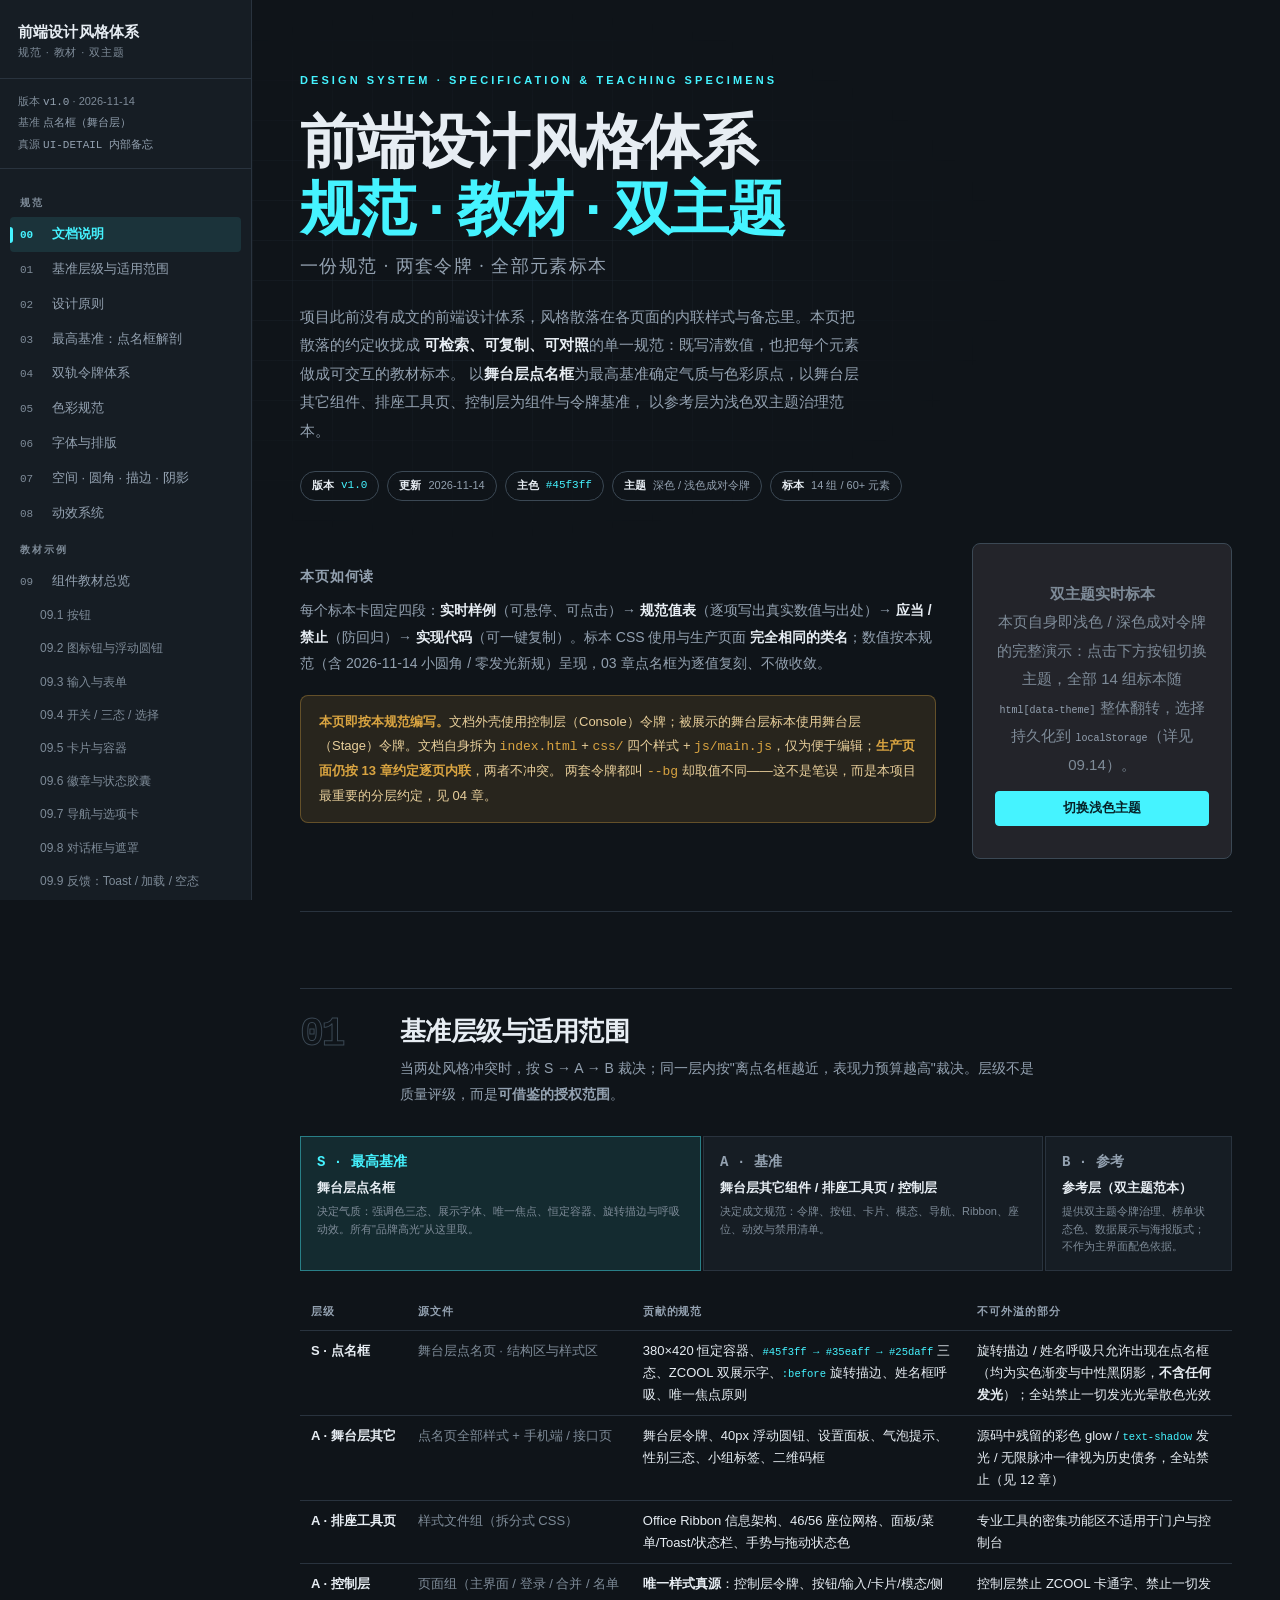
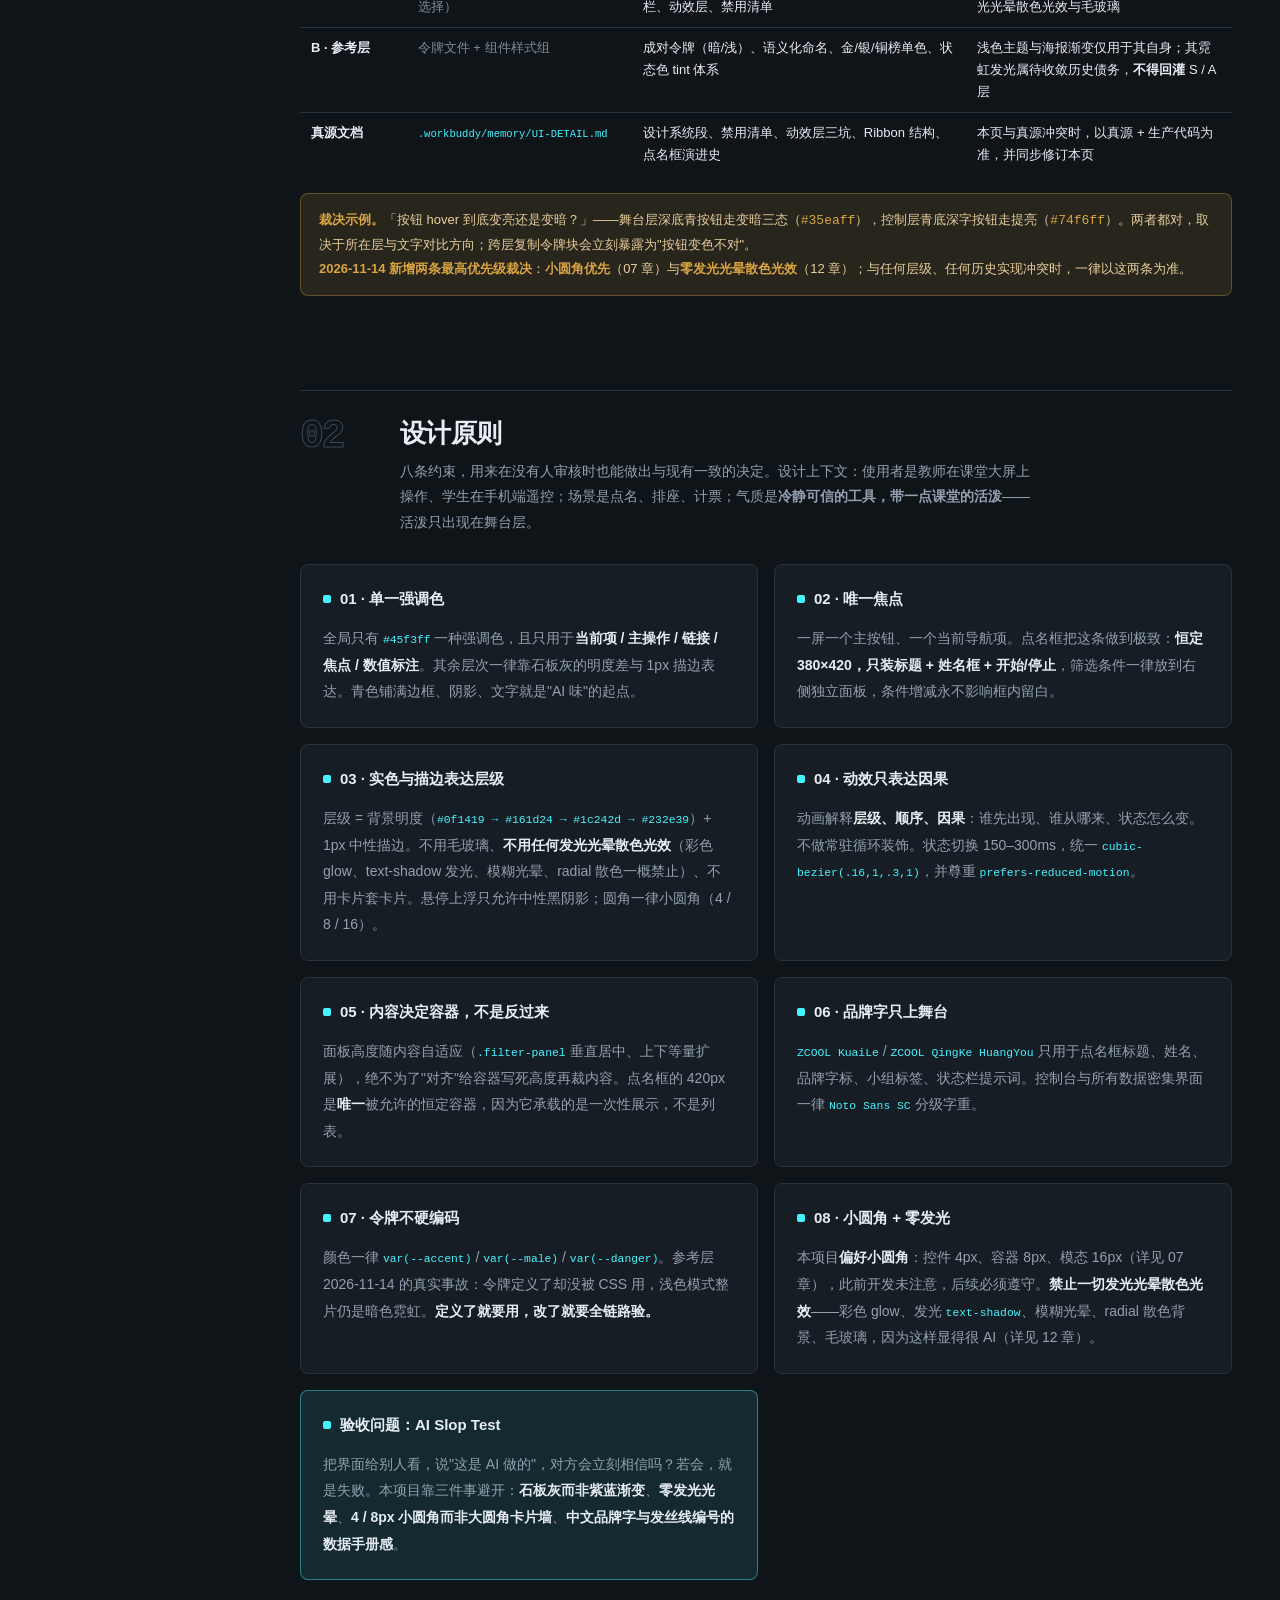
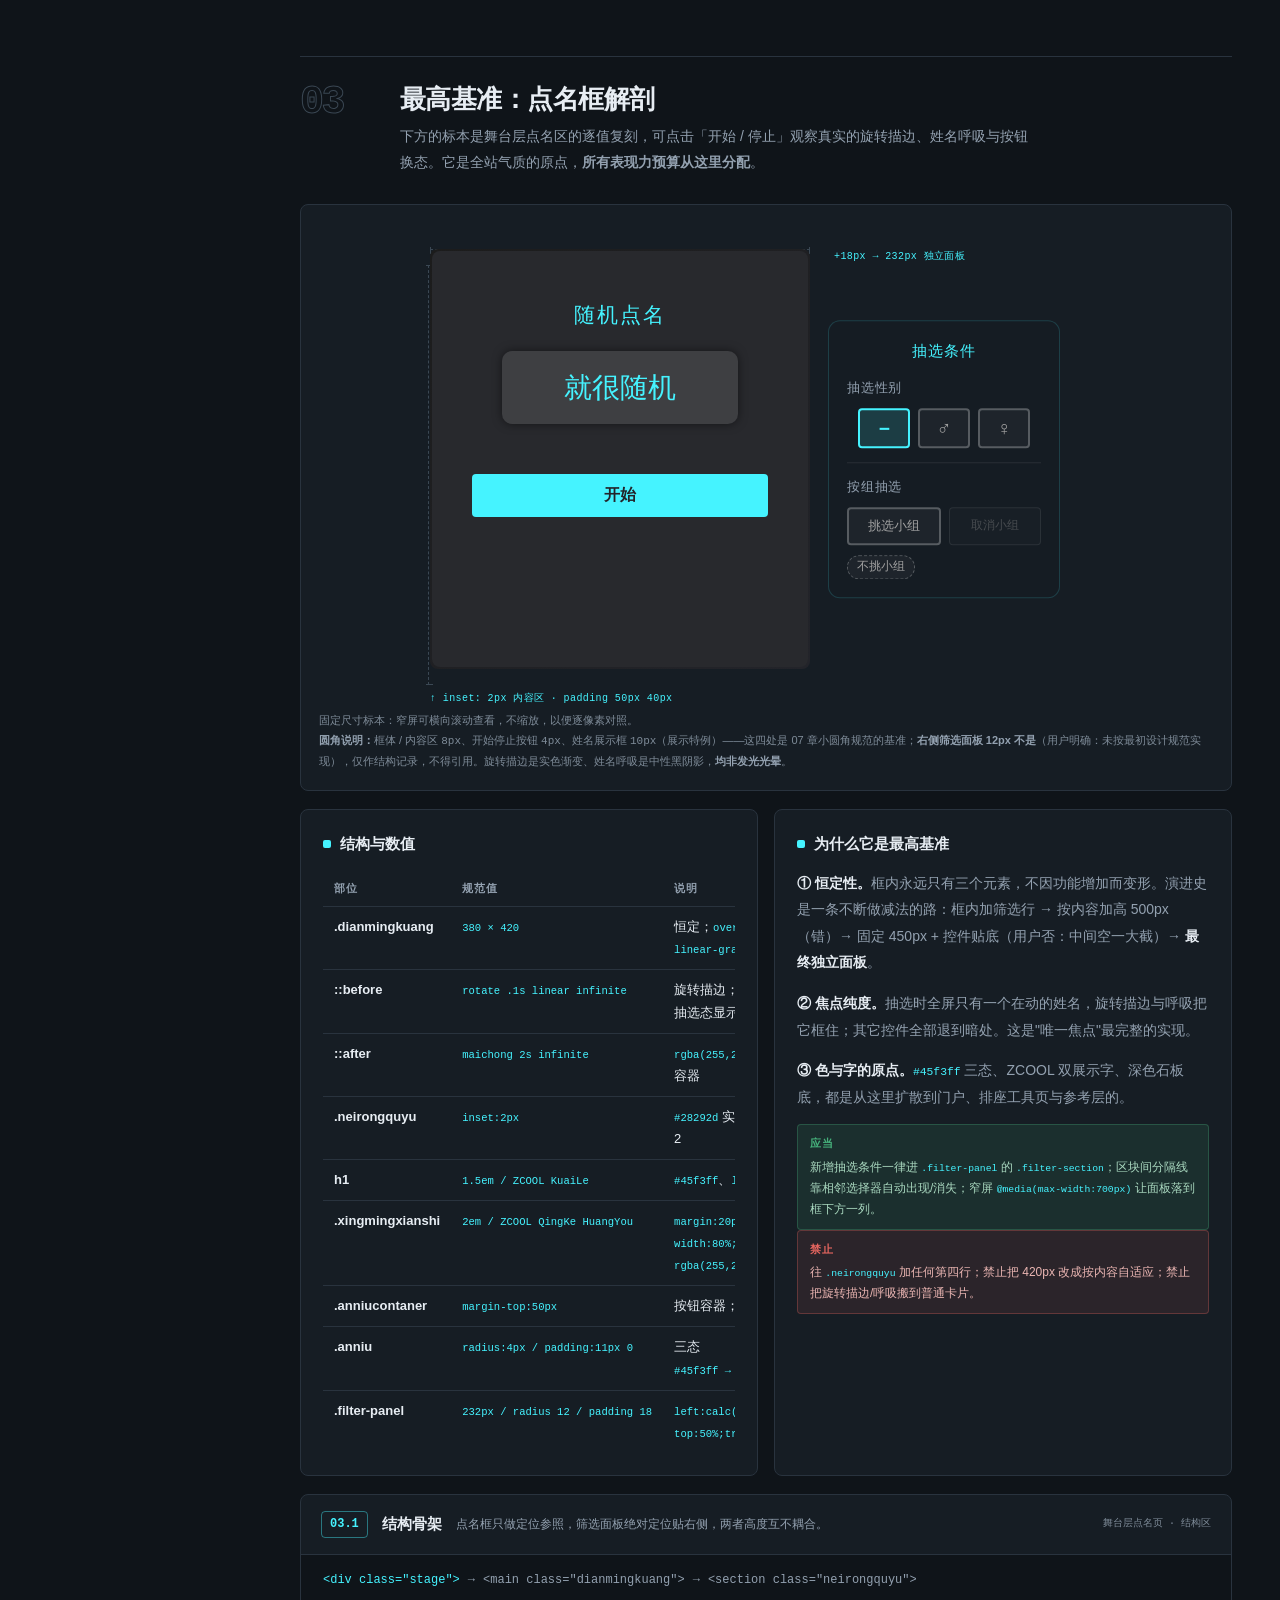
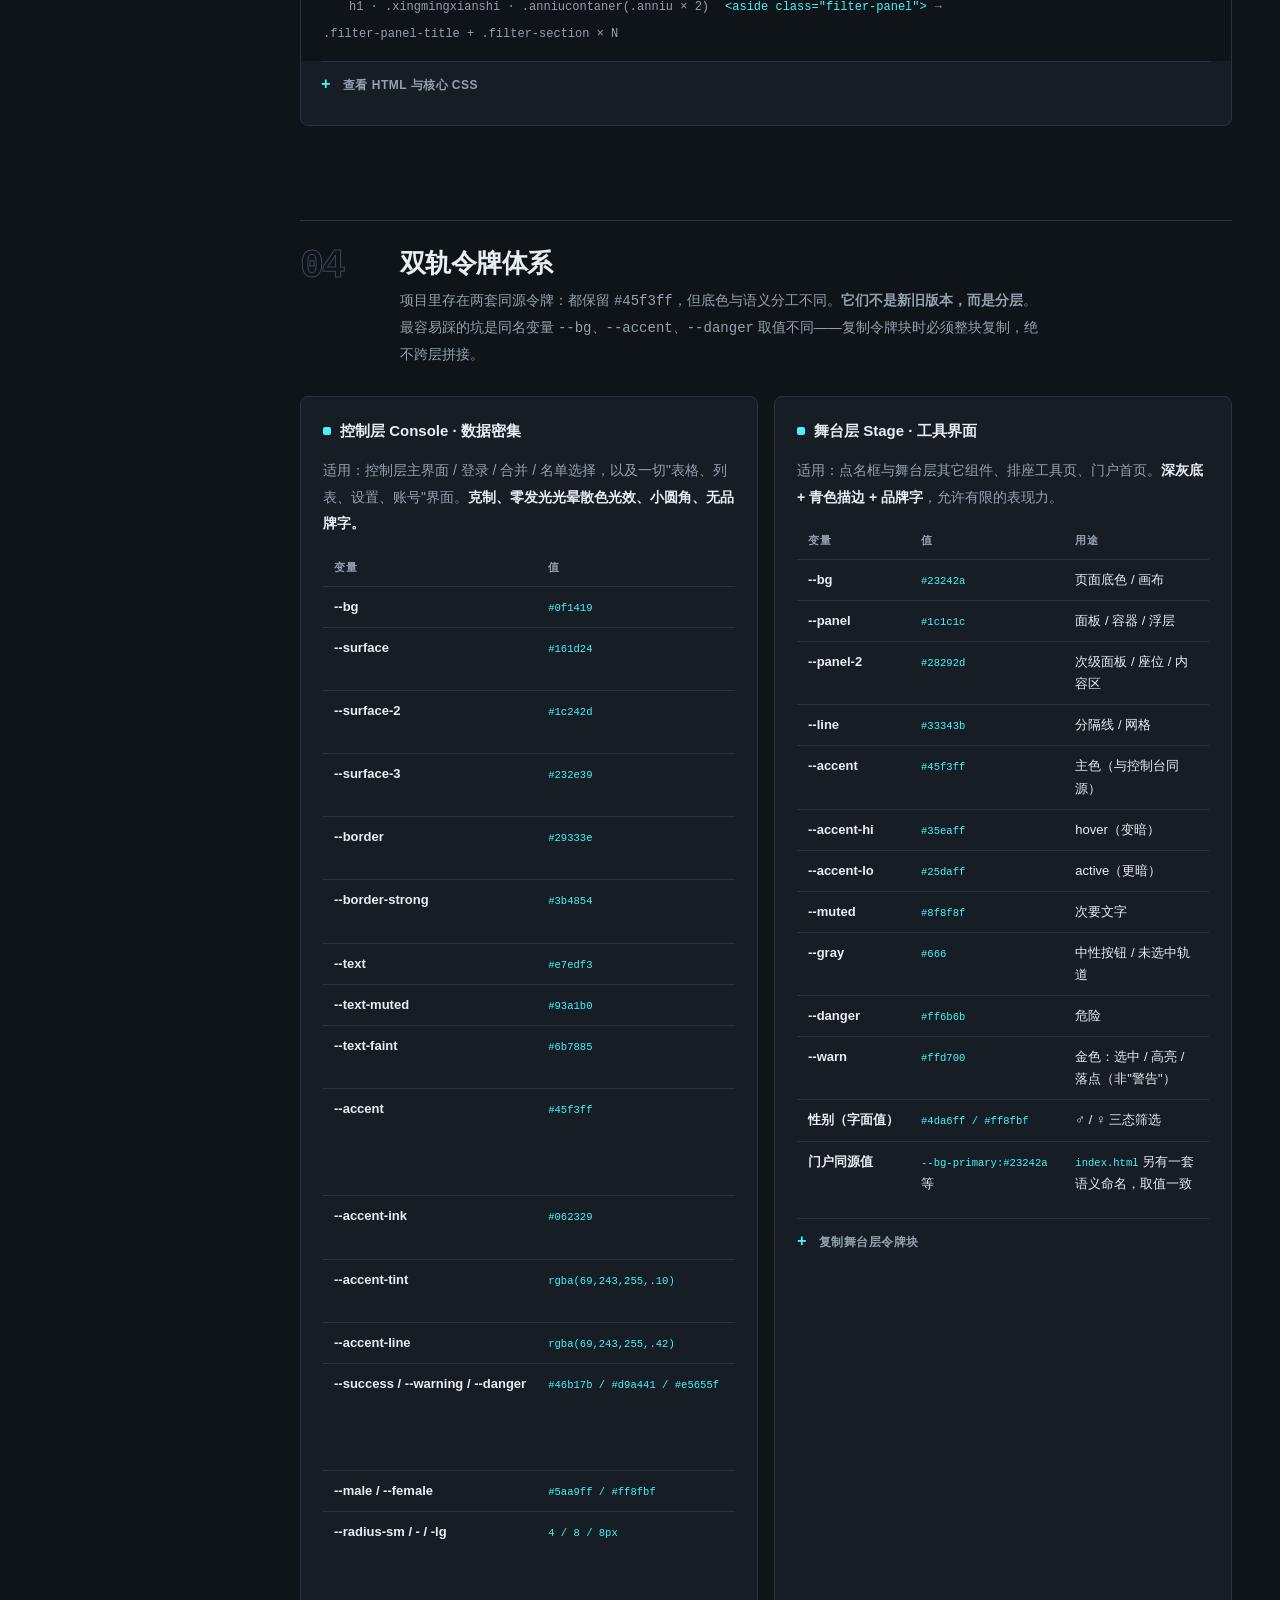
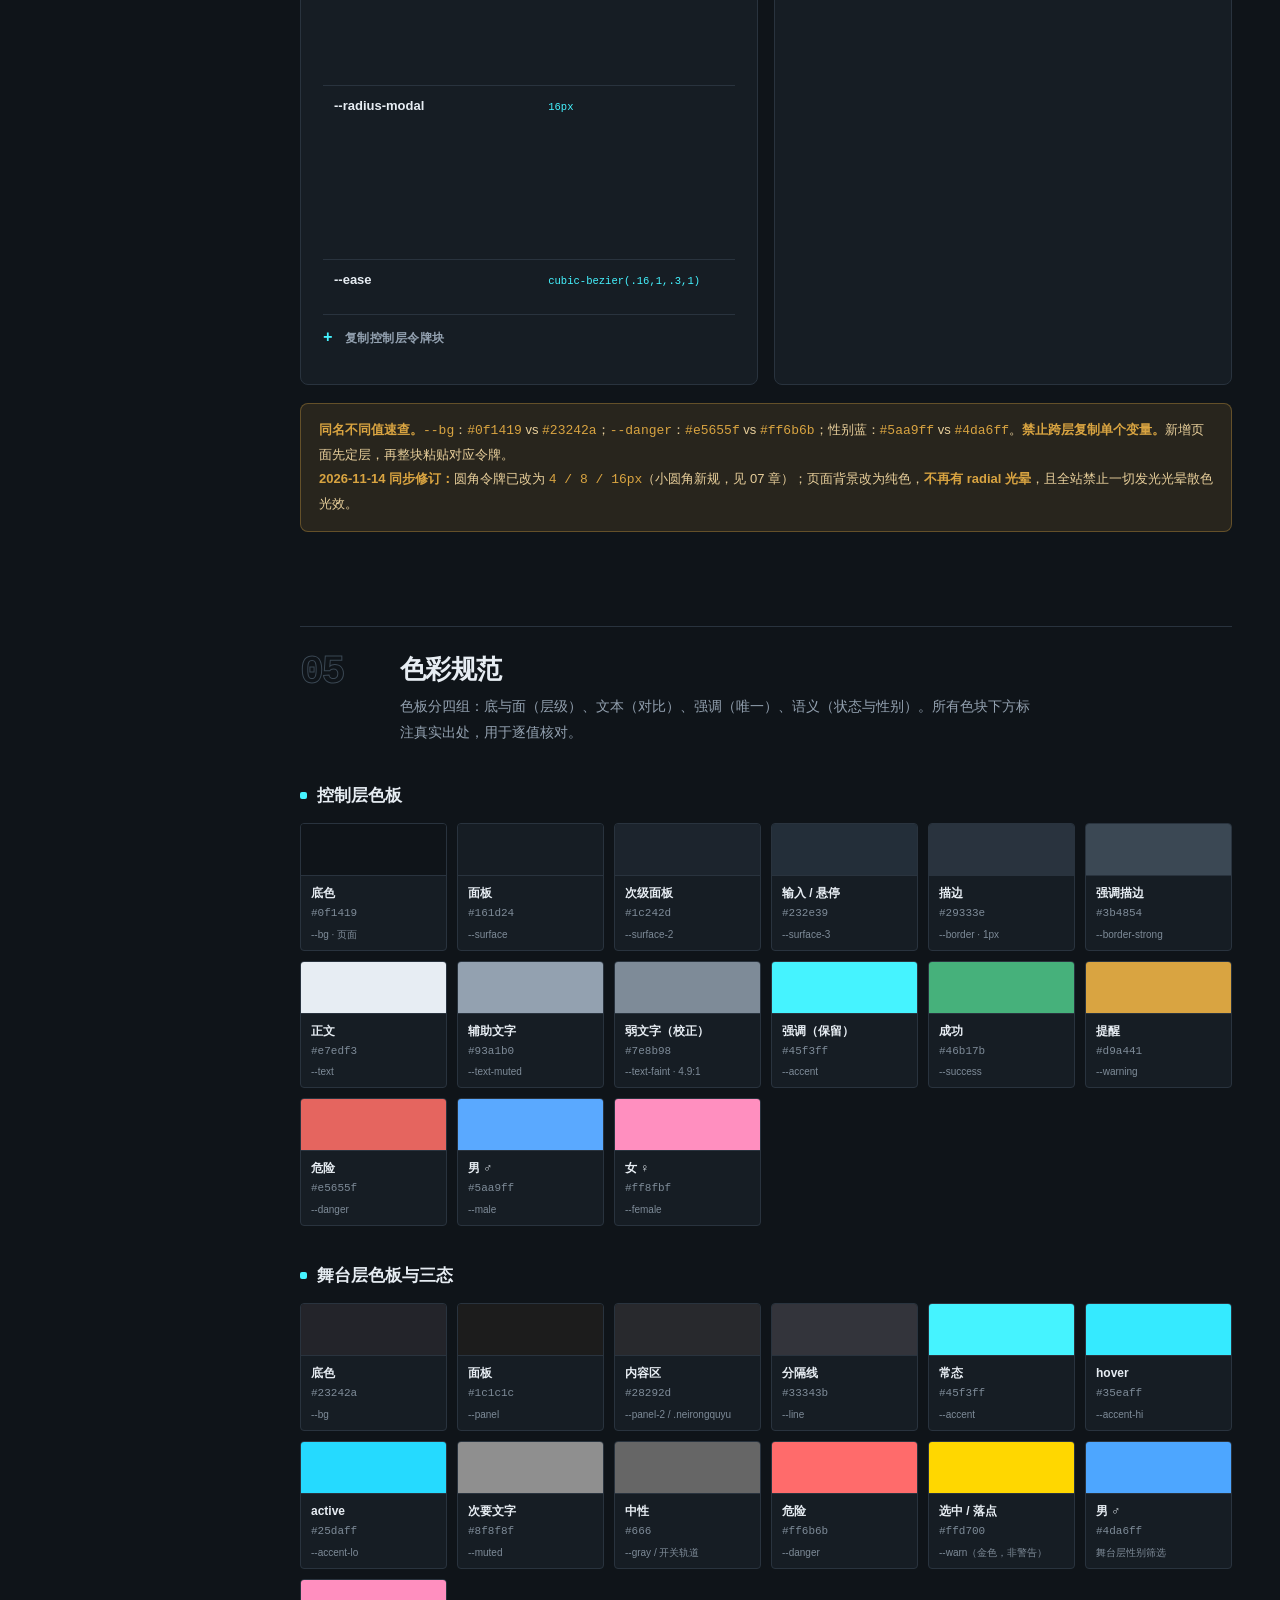
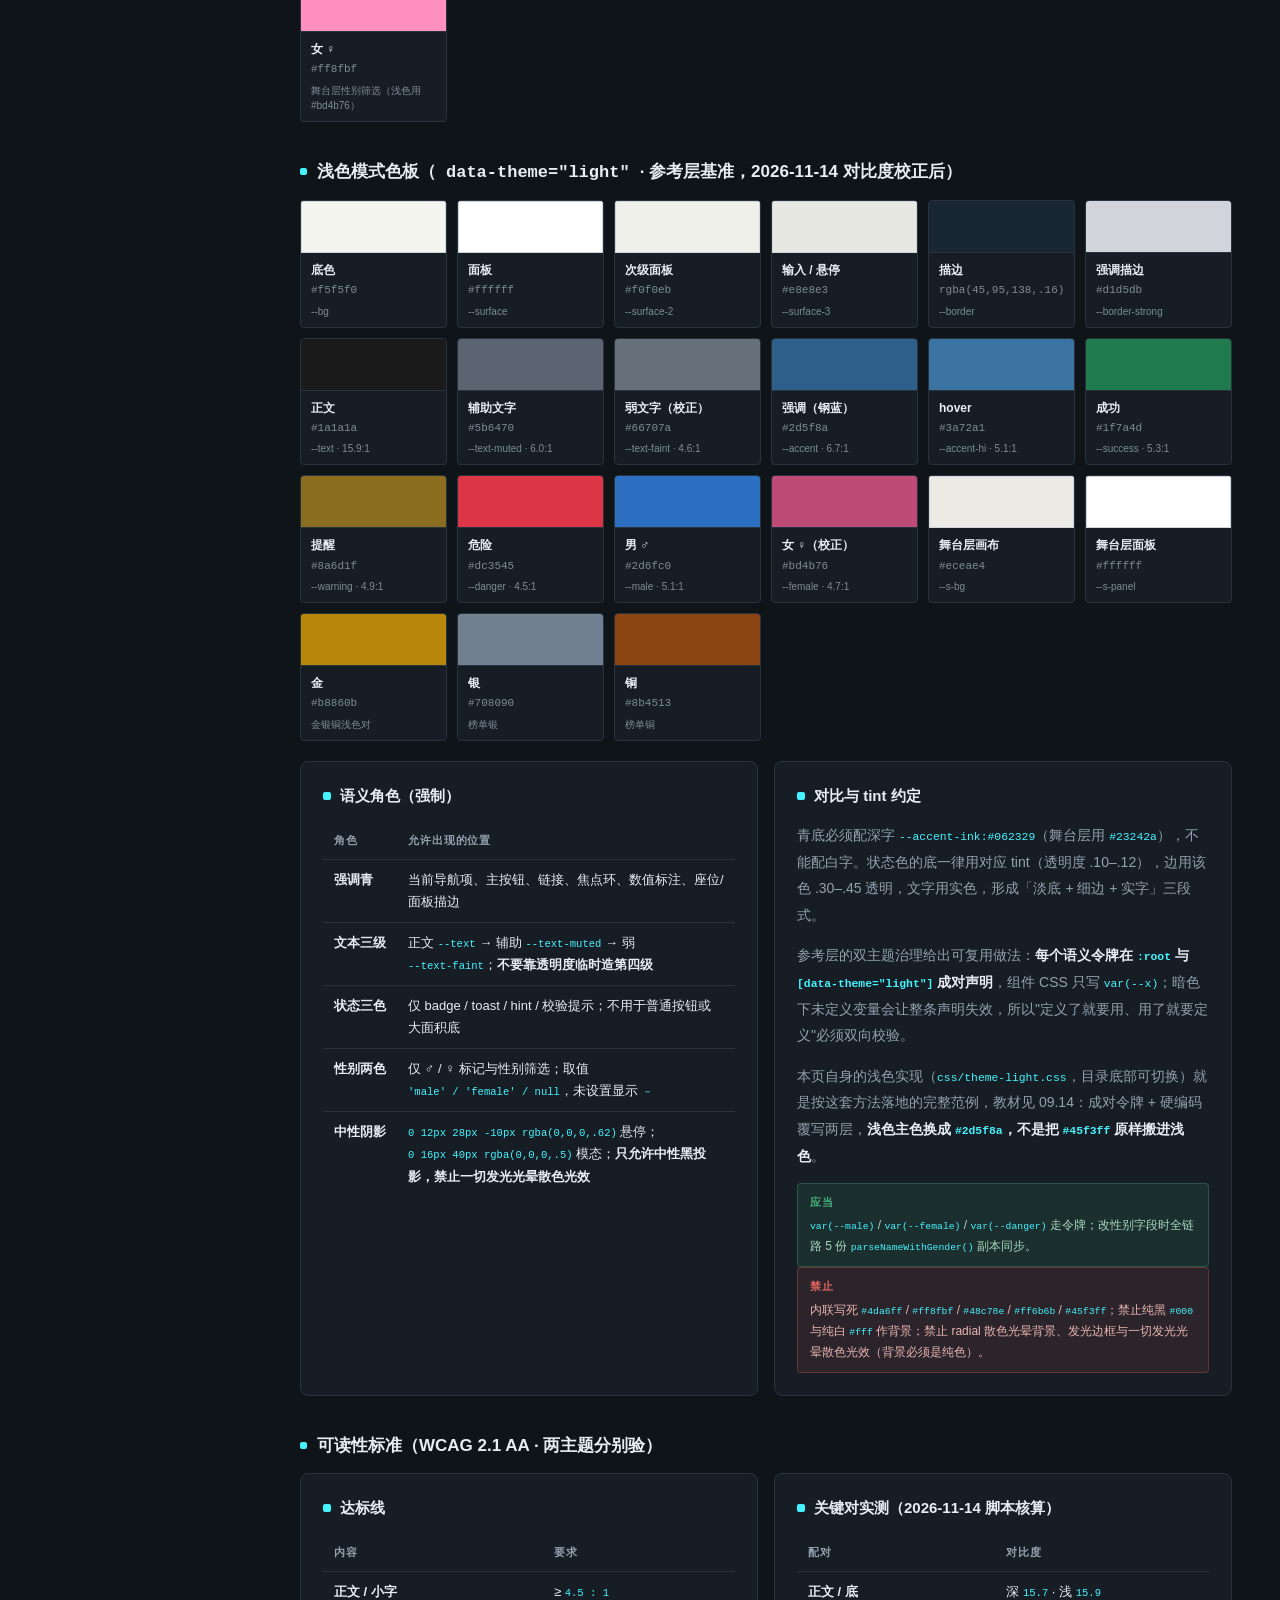
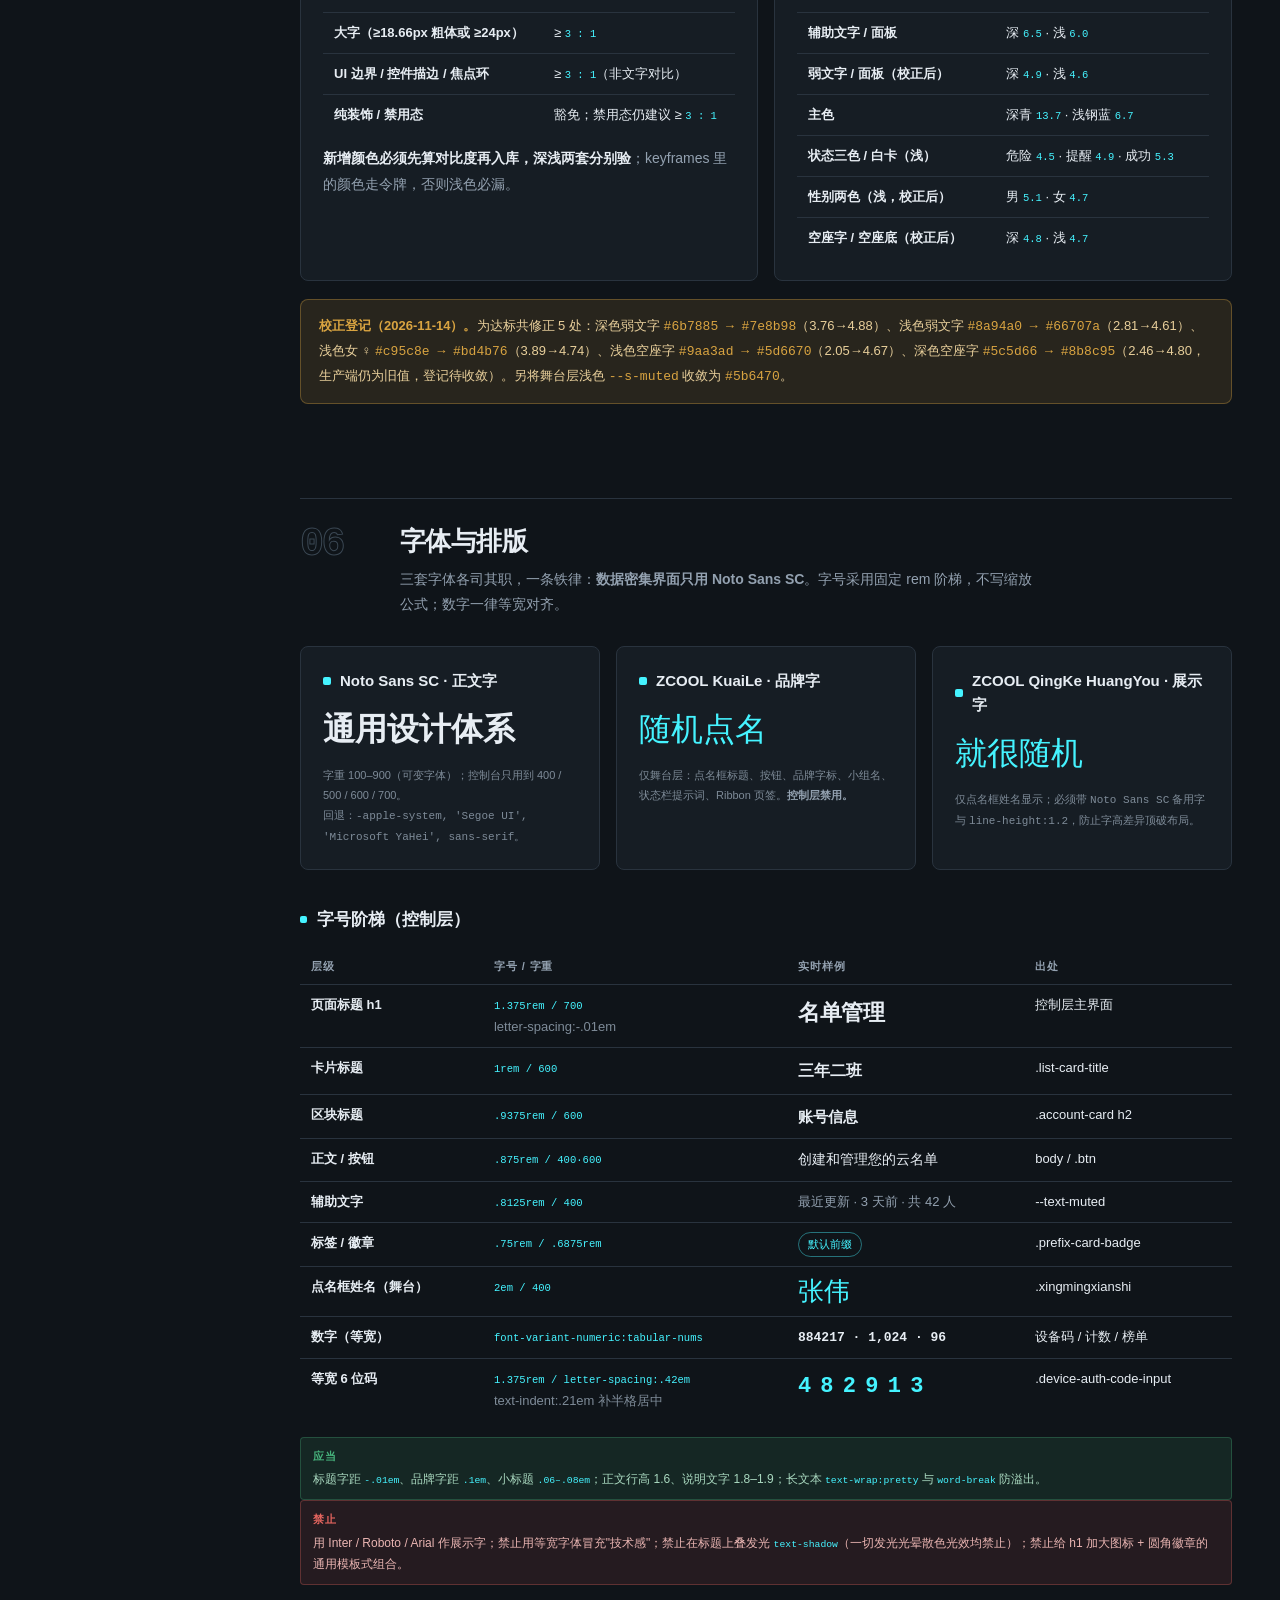
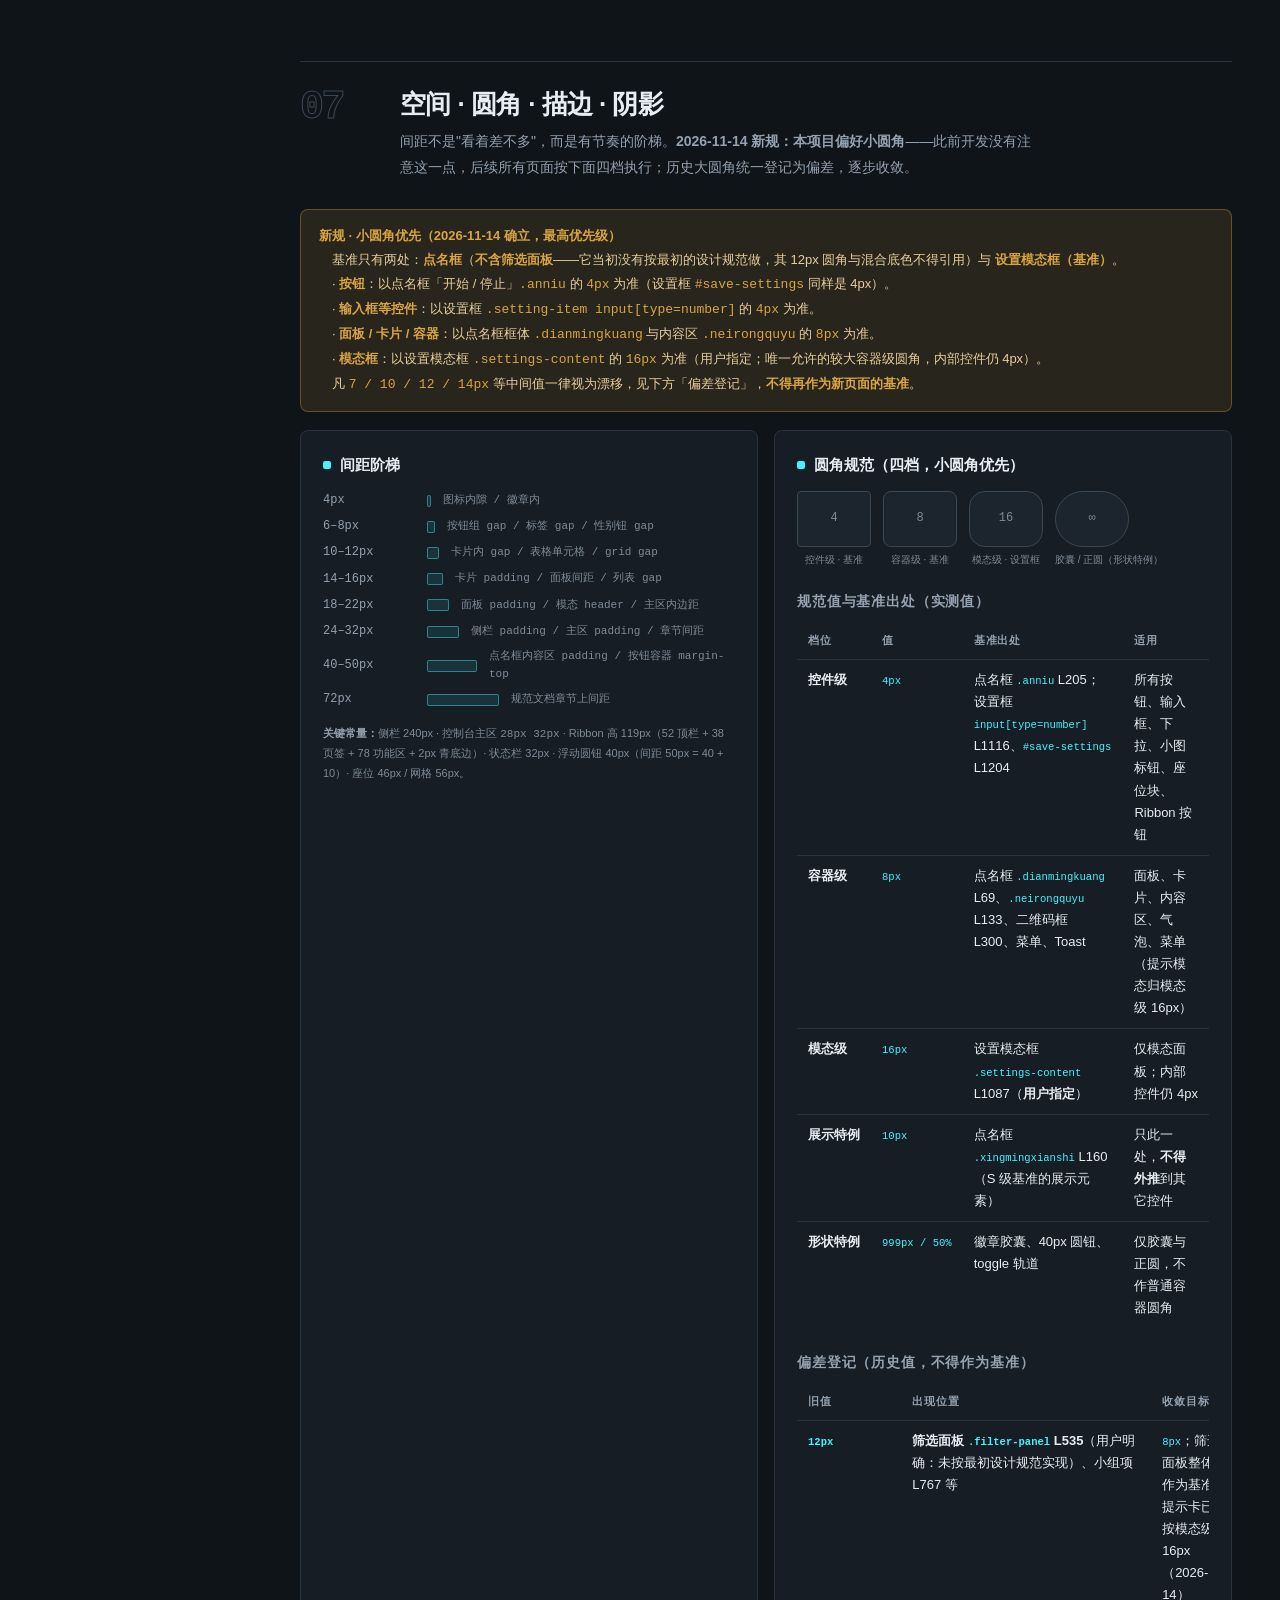
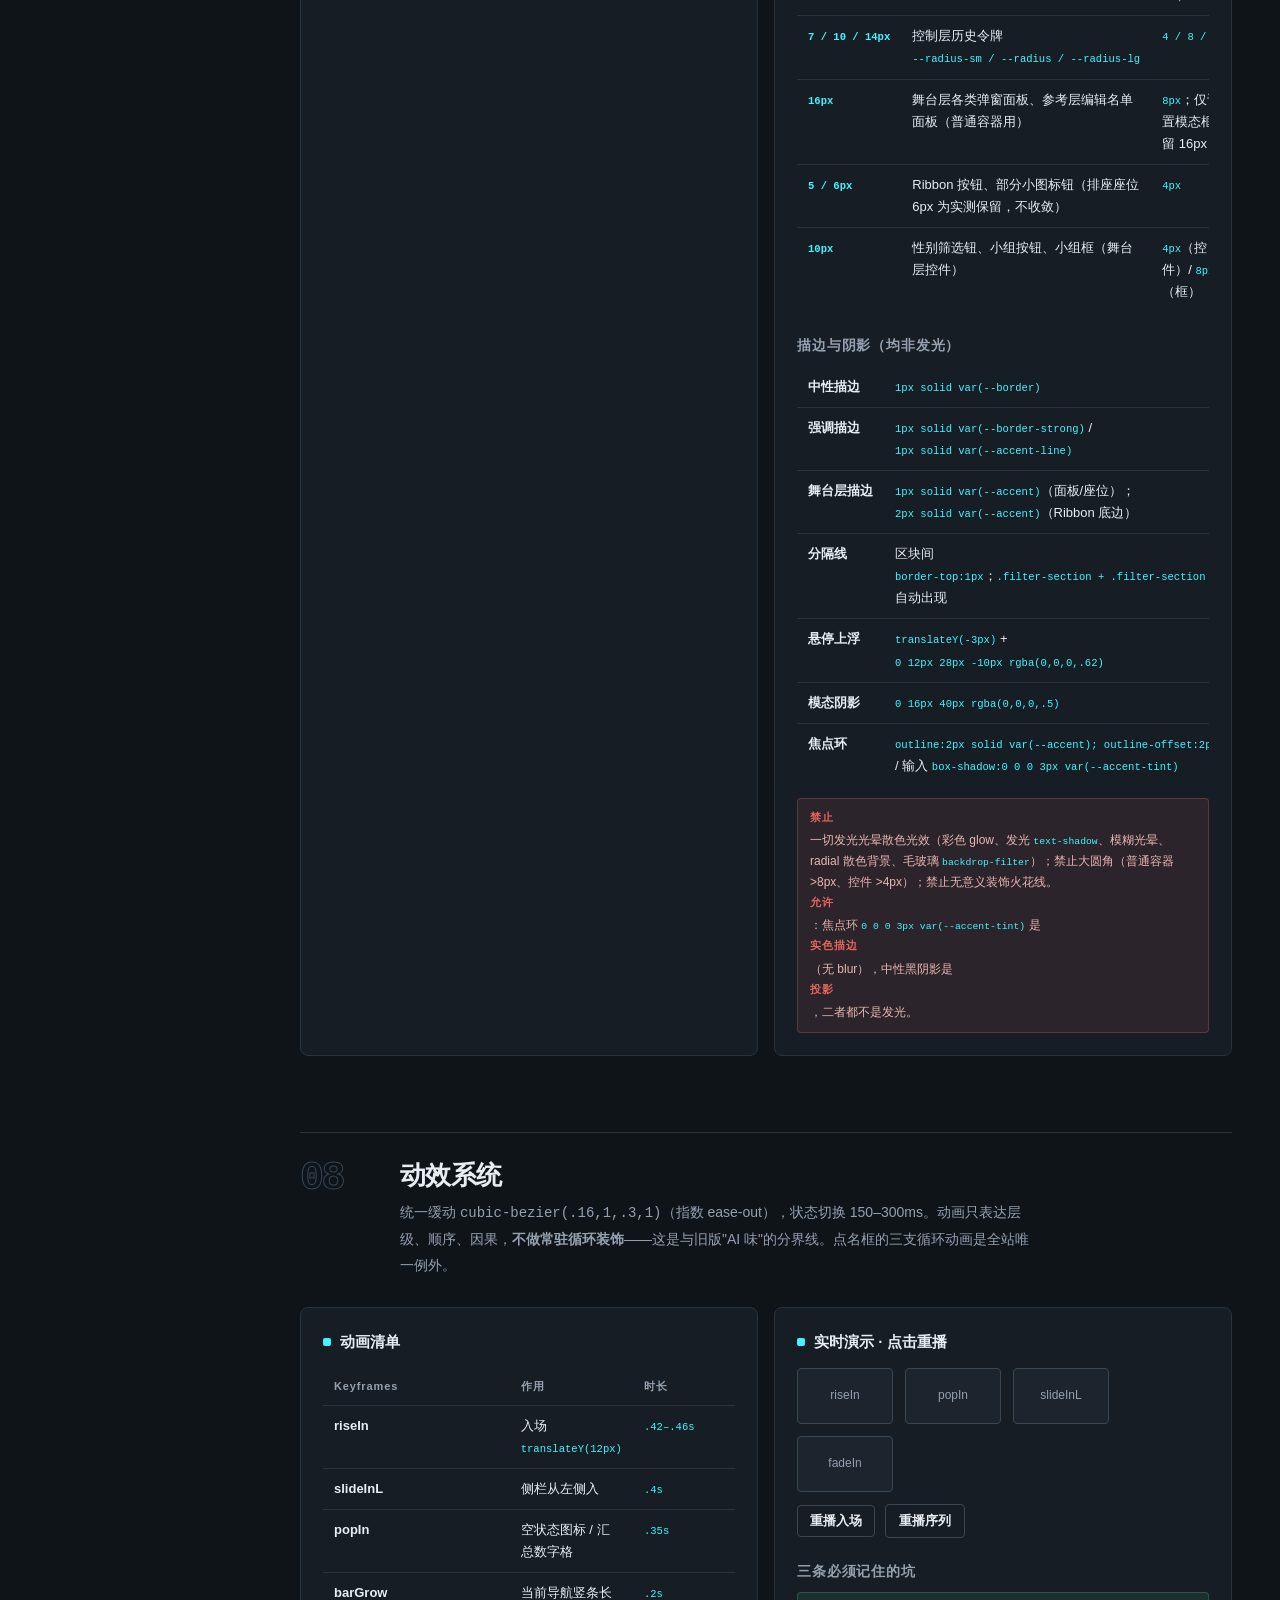
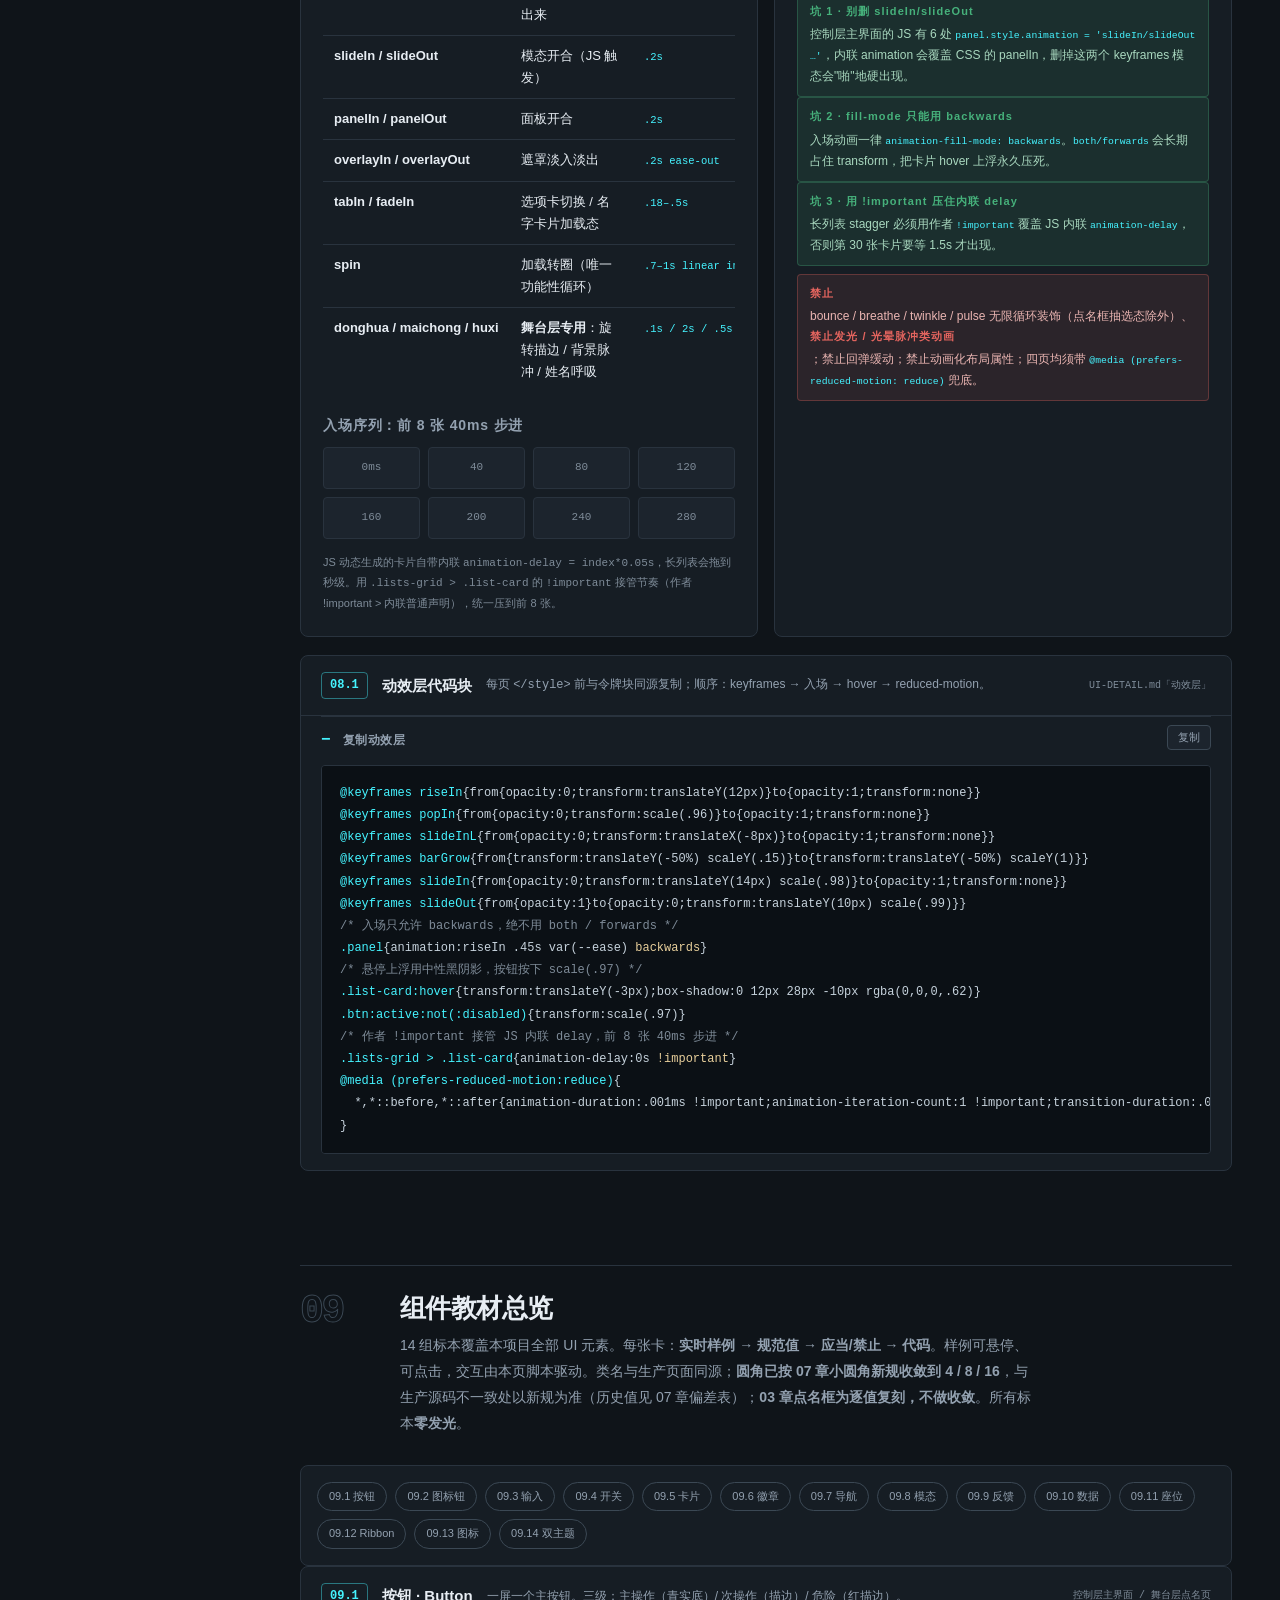
==== design/index.html @ 1f689201 "feat：为文档页面添加交互功能和主题切换 - 实现了阅读进度和目录高亮。 - 添加了代码复制功能，并为不支持该功能的浏览器提供降级方案。 - 引入了随机点名功能，带开始/停止控制。 - 创建了性别选" ====
<!DOCTYPE html>
<html lang="zh-CN">
<head>
<meta charset="UTF-8">
<meta name="viewport" content="width=device-width, initial-scale=1.0">
<title>前端设计风格体系 · 规范与教材</title>
<meta name="description" content="前端设计风格体系：设计规范、双轨令牌、浅色主题、全部元素教材示例与工程落地约束。">
<link rel="icon" type="image/png" href="logo.png">
<link rel="preconnect" href="https://google-fonts.mirrors.sjtug.sjtu.edu.cn">
<link href="https://google-fonts.mirrors.sjtug.sjtu.edu.cn/css2?family=Noto+Sans+SC:wght@100..900&family=ZCOOL+KuaiLe&family=ZCOOL+QingKe+HuangYou&display=swap" rel="stylesheet">
<!-- 样式按 令牌 → 外壳 → 标本 → 响应式 顺序加载，顺序不可换（覆盖关系依赖它） -->
<link rel="stylesheet" href="css/tokens.css">
<link rel="stylesheet" href="css/layout.css">
<link rel="stylesheet" href="css/specimens.css">
<link rel="stylesheet" href="css/responsive.css">
<!-- 浅色主题成对令牌层：必须最后加载；由 js/main.js 写 html[data-theme="light"] 激活 -->
<link rel="stylesheet" href="css/theme-light.css">
</head>
<body>

<div class="d-progress" id="dProgress"></div>

<!-- ================= 目录 ================= -->
<nav class="d-nav" aria-label="文档目录">
  <div class="d-nav-brand">
    <div><b>前端设计风格体系</b><small>规范 · 教材 · 双主题</small></div>
  </div>
  <div class="d-nav-meta">
    版本 <code>v1.0</code> · 2026-11-14<br>
    基准 <code>点名框（舞台层）</code><br>
    真源 <code>UI-DETAIL 内部备忘</code>
  </div>
  <div class="d-nav-scroll" id="dNavScroll">
    <div class="d-nav-label">规范</div>
    <a href="#overview"><span class="n">00</span>文档说明</a>
    <a href="#benchmark"><span class="n">01</span>基准层级与适用范围</a>
    <a href="#principles"><span class="n">02</span>设计原则</a>
    <a href="#stage"><span class="n">03</span>最高基准：点名框解剖</a>
    <a href="#tokens"><span class="n">04</span>双轨令牌体系</a>
    <a href="#color"><span class="n">05</span>色彩规范</a>
    <a href="#type"><span class="n">06</span>字体与排版</a>
    <a href="#space"><span class="n">07</span>空间 · 圆角 · 描边 · 阴影</a>
    <a href="#motion"><span class="n">08</span>动效系统</a>
    <div class="d-nav-label">教材示例</div>
    <a href="#components"><span class="n">09</span>组件教材总览</a>
    <a class="sub" href="#c-buttons">09.1 按钮</a>
    <a class="sub" href="#c-iconbtn">09.2 图标钮与浮动圆钮</a>
    <a class="sub" href="#c-input">09.3 输入与表单</a>
    <a class="sub" href="#c-switch">09.4 开关 / 三态 / 选择</a>
    <a class="sub" href="#c-card">09.5 卡片与容器</a>
    <a class="sub" href="#c-badge">09.6 徽章与状态胶囊</a>
    <a class="sub" href="#c-nav">09.7 导航与选项卡</a>
    <a class="sub" href="#c-modal">09.8 对话框与遮罩</a>
    <a class="sub" href="#c-feedback">09.9 反馈：Toast / 加载 / 空态</a>
    <a class="sub" href="#c-data">09.10 数据展示</a>
    <a class="sub" href="#c-seat">09.11 座位与画布</a>
    <a class="sub" href="#c-ribbon">09.12 Ribbon 功能区</a>
    <a class="sub" href="#c-icon">09.13 图标系统</a>
    <a class="sub" href="#c-counter">09.14 浅色主题与成对令牌</a>
    <div class="d-nav-label">落地</div>
    <a href="#layout"><span class="n">10</span>布局与响应式</a>
    <a href="#a11y"><span class="n">11</span>可访问性与文案</a>
    <a href="#antipattern"><span class="n">12</span>禁用清单与反模式</a>
    <a href="#engineering"><span class="n">13</span>工程落地约束</a>
    <a href="#checklist"><span class="n">14</span>检查清单与代码速查</a>
  </div>
  <div class="d-nav-foot"><button class="theme-toggle" type="button" aria-label="切换浅色 / 深色主题">切换浅色主题</button>本页不进发布目录，仅供规范查阅。<br>源码：<code>index.html</code> + <code>css/</code> + <code>js/</code><br>生产页面样式仍逐页内联。</div>
</nav>

<main class="d-main">
<div class="d-wrap">

<!-- ================= 00 HERO ================= -->
<header class="d-hero" id="overview">
  <div class="d-kicker">DESIGN SYSTEM · SPECIFICATION &amp; TEACHING SPECIMENS</div>
  <h1>前端设计风格体系<br><em>规范 · 教材 · 双主题</em></h1>
  <div class="sub">一份规范 · 两套令牌 · 全部元素标本</div>
  <p class="d-lede">
    项目此前没有成文的前端设计体系，风格散落在各页面的内联样式与备忘里。本页把散落的约定收拢成
    <b>可检索、可复制、可对照</b>的单一规范：既写清数值，也把每个元素做成可交互的教材标本。
    以<b>舞台层点名框</b>为最高基准确定气质与色彩原点，以舞台层其它组件、排座工具页、控制层为组件与令牌基准，
    以参考层为浅色双主题治理范本。
  </p>
  <div class="d-hero-meta">
    <span class="d-chip"><b>版本</b><code>v1.0</code></span>
    <span class="d-chip"><b>更新</b>2026-11-14</span>
    <span class="d-chip"><b>主色</b><code>#45f3ff</code></span>
    <span class="d-chip"><b>主题</b>深色 / 浅色成对令牌</span>
    <span class="d-chip"><b>标本</b>14 组 / 60+ 元素</span>
  </div>

  <div class="d-hero-grid">
    <div>
      <div class="d-h4">本页如何读</div>
      <p class="d-p">
        每个标本卡固定四段：<b>实时样例</b>（可悬停、可点击）→ <b>规范值表</b>（逐项写出真实数值与出处）→
        <b>应当 / 禁止</b>（防回归）→ <b>实现代码</b>（可一键复制）。标本 CSS 使用与生产页面
        <b>完全相同的类名</b>；数值按本规范（含 2026-11-14 小圆角 / 零发光新规）呈现，03 章点名框为逐值复刻、不做收敛。
      </p>
      <div class="d-callout">
        <b>本页即按本规范编写。</b>文档外壳使用控制层（Console）令牌；被展示的舞台层标本使用舞台层（Stage）令牌。文档自身拆为 <code>index.html</code> + <code>css/</code> 四个样式 + <code>js/main.js</code>，仅为便于编辑；<b>生产页面仍按 13 章约定逐页内联</b>，两者不冲突。
        两套令牌都叫 <code>--bg</code> 却取值不同——这不是笔误，而是本项目最重要的分层约定，见 04 章。
      </div>
    </div>
    <div class="d-logo-plate">
      <p style="font-size:.9375rem;line-height:1.9"><b>双主题实时标本</b><br>本页自身即浅色 / 深色成对令牌的完整演示：点击下方按钮切换主题，全部 14 组标本随 <code>html[data-theme]</code> 整体翻转，选择持久化到 <code>localStorage</code>（详见 09.14）。</p>
      <div class="d-row" style="margin-top:12px"><button class="btn btn-primary btn-sm theme-toggle" type="button">切换浅色主题</button></div>
    </div>
  </div>
</header>

<!-- ================= 01 基准层级 ================= -->
<section class="d-section" id="benchmark">
  <div class="d-sec-head"><div class="d-sec-no">01</div><div>
    <h2>基准层级与适用范围</h2>
    <p>当两处风格冲突时，按 S → A → B 裁决；同一层内按"离点名框越近，表现力预算越高"裁决。层级不是质量评级，而是<b>可借鉴的授权范围</b>。</p>
  </div></div>

  <div class="d-tier">
    <div class="s"><b>S · 最高基准</b><strong>舞台层点名框</strong><span>决定气质：强调色三态、展示字体、唯一焦点、恒定容器、旋转描边与呼吸动效。所有"品牌高光"从这里取。</span></div>
    <div class="a"><b>A · 基准</b><strong>舞台层其它组件 / 排座工具页 / 控制层</strong><span>决定成文规范：令牌、按钮、卡片、模态、导航、Ribbon、座位、动效与禁用清单。</span></div>
    <div class="b"><b>B · 参考</b><strong>参考层（双主题范本）</strong><span>提供双主题令牌治理、榜单状态色、数据展示与海报版式；不作为主界面配色依据。</span></div>
  </div>

  <div class="d-table-wrap"><table class="d-table">
    <thead><tr><th>层级</th><th>源文件</th><th>贡献的规范</th><th>不可外溢的部分</th></tr></thead>
    <tbody>
      <tr><td>S · 点名框</td><td><span class="dim">舞台层点名页 · 结构区与样式区</span></td><td>380×420 恒定容器、<code>#45f3ff → #35eaff → #25daff</code> 三态、ZCOOL 双展示字、<code>:before</code> 旋转描边、姓名框呼吸、唯一焦点原则</td><td>旋转描边 / 姓名呼吸只允许出现在点名框（均为实色渐变与中性黑阴影，<b>不含任何发光</b>）；全站禁止一切发光光晕散色光效</td></tr>
      <tr><td>A · 舞台层其它</td><td><span class="dim">点名页全部样式 + 手机端 / 接口页</span></td><td>舞台层令牌、40px 浮动圆钮、设置面板、气泡提示、性别三态、小组标签、二维码框</td><td>源码中残留的彩色 glow / <code>text-shadow</code> 发光 / 无限脉冲一律视为历史债务，全站禁止（见 12 章）</td></tr>
      <tr><td>A · 排座工具页</td><td><span class="dim">样式文件组（拆分式 CSS）</span></td><td>Office Ribbon 信息架构、46/56 座位网格、面板/菜单/Toast/状态栏、手势与拖动状态色</td><td>专业工具的密集功能区不适用于门户与控制台</td></tr>
      <tr><td>A · 控制层</td><td><span class="dim">页面组（主界面 / 登录 / 合并 / 名单选择）</span></td><td><b>唯一样式真源</b>：控制层令牌、按钮/输入/卡片/模态/侧栏、动效层、禁用清单</td><td>控制层禁止 ZCOOL 卡通字、禁止一切发光光晕散色光效与毛玻璃</td></tr>
      <tr><td>B · 参考层</td><td><span class="dim">令牌文件 + 组件样式组</span></td><td>成对令牌（暗/浅）、语义化命名、金/银/铜榜单色、状态色 tint 体系</td><td>浅色主题与海报渐变仅用于其自身；其霓虹发光属待收敛历史债务，<b>不得回灌</b> S / A 层</td></tr>
      <tr><td>真源文档</td><td><code>.workbuddy/memory/UI-DETAIL.md</code></td><td>设计系统段、禁用清单、动效层三坑、Ribbon 结构、点名框演进史</td><td>本页与真源冲突时，以真源 + 生产代码为准，并同步修订本页</td></tr>
    </tbody>
  </table></div>

  <div class="d-callout"><b>裁决示例。</b>「按钮 hover 到底变亮还是变暗？」——舞台层深底青按钮走变暗三态（<code>#35eaff</code>），控制层青底深字按钮走提亮（<code>#74f6ff</code>）。两者都对，取决于所在层与文字对比方向；跨层复制令牌块会立刻暴露为"按钮变色不对"。<br><b>2026-11-14 新增两条最高优先级裁决</b>：<b>小圆角优先</b>（07 章）与<b>零发光光晕散色光效</b>（12 章）；与任何层级、任何历史实现冲突时，一律以这两条为准。</div>
</section>

<!-- ================= 02 设计原则 ================= -->
<section class="d-section" id="principles">
  <div class="d-sec-head"><div class="d-sec-no">02</div><div>
    <h2>设计原则</h2>
    <p>八条约束，用来在没有人审核时也能做出与现有一致的决定。设计上下文：使用者是教师在课堂大屏上操作、学生在手机端遥控；场景是点名、排座、计票；气质是<b>冷静可信的工具，带一点课堂的活泼</b>——活泼只出现在舞台层。</p>
  </div></div>

  <div class="d-grid g2">
    <div class="d-panel"><h3>01 · 单一强调色</h3><p class="d-p" style="margin:0">全局只有 <code>#45f3ff</code> 一种强调色，且只用于<b>当前项 / 主操作 / 链接 / 焦点 / 数值标注</b>。其余层次一律靠石板灰的明度差与 1px 描边表达。青色铺满边框、阴影、文字就是"AI 味"的起点。</p></div>
    <div class="d-panel"><h3>02 · 唯一焦点</h3><p class="d-p" style="margin:0">一屏一个主按钮、一个当前导航项。点名框把这条做到极致：<b>恒定 380×420，只装标题 + 姓名框 + 开始/停止</b>，筛选条件一律放到右侧独立面板，条件增减永不影响框内留白。</p></div>
    <div class="d-panel"><h3>03 · 实色与描边表达层级</h3><p class="d-p" style="margin:0">层级 = 背景明度（<code>#0f1419 → #161d24 → #1c242d → #232e39</code>）+ 1px 中性描边。不用毛玻璃、<b>不用任何发光光晕散色光效</b>（彩色 glow、text-shadow 发光、模糊光晕、radial 散色一概禁止）、不用卡片套卡片。悬停上浮只允许中性黑阴影；圆角一律小圆角（4 / 8 / 16）。</p></div>
    <div class="d-panel"><h3>04 · 动效只表达因果</h3><p class="d-p" style="margin:0">动画解释<b>层级、顺序、因果</b>：谁先出现、谁从哪来、状态怎么变。不做常驻循环装饰。状态切换 150–300ms，统一 <code>cubic-bezier(.16,1,.3,1)</code>，并尊重 <code>prefers-reduced-motion</code>。</p></div>
    <div class="d-panel"><h3>05 · 内容决定容器，不是反过来</h3><p class="d-p" style="margin:0">面板高度随内容自适应（<code>.filter-panel</code> 垂直居中、上下等量扩展），绝不为了"对齐"给容器写死高度再裁内容。点名框的 420px 是<b>唯一</b>被允许的恒定容器，因为它承载的是一次性展示，不是列表。</p></div>
    <div class="d-panel"><h3>06 · 品牌字只上舞台</h3><p class="d-p" style="margin:0"><code>ZCOOL KuaiLe</code> / <code>ZCOOL QingKe HuangYou</code> 只用于点名框标题、姓名、品牌字标、小组标签、状态栏提示词。控制台与所有数据密集界面一律 <code>Noto Sans SC</code> 分级字重。</p></div>
    <div class="d-panel"><h3>07 · 令牌不硬编码</h3><p class="d-p" style="margin:0">颜色一律 <code>var(--accent)</code> / <code>var(--male)</code> / <code>var(--danger)</code>。参考层 2026-11-14 的真实事故：令牌定义了却没被 CSS 用，浅色模式整片仍是暗色霓虹。<b>定义了就要用，改了就要全链路验。</b></p></div>
    <div class="d-panel"><h3>08 · 小圆角 + 零发光</h3><p class="d-p" style="margin:0">本项目<b>偏好小圆角</b>：控件 4px、容器 8px、模态 16px（详见 07 章），此前开发未注意，后续必须遵守。<b>禁止一切发光光晕散色光效</b>——彩色 glow、发光 <code>text-shadow</code>、模糊光晕、radial 散色背景、毛玻璃，因为这样显得很 AI（详见 12 章）。</p></div>
    <div class="d-panel" style="border-color:var(--accent-line);background:var(--accent-tint)"><h3>验收问题：AI Slop Test</h3><p class="d-p" style="margin:0">把界面给别人看，说"这是 AI 做的"，对方会立刻相信吗？若会，就是失败。本项目靠三件事避开：<b>石板灰而非紫蓝渐变</b>、<b>零发光光晕</b>、<b>4 / 8px 小圆角而非大圆角卡片墙</b>、<b>中文品牌字与发丝线编号的数据手册感</b>。</p></div>
  </div>
</section>

<!-- ================= 03 点名框 ================= -->
<section class="d-section" id="stage">
  <div class="d-sec-head"><div class="d-sec-no">03</div><div>
    <h2>最高基准：点名框解剖</h2>
    <p>下方的标本是舞台层点名区的逐值复刻，可点击「开始 / 停止」观察真实的旋转描边、姓名呼吸与按钮换态。它是全站气质的原点，<b>所有表现力预算从这里分配</b>。</p>
  </div></div>

  <div class="d-panel" style="padding:18px">
    <div class="d-bp-scroll"><div class="d-bp-wrap">
      <div class="d-bp-dim w">380 px</div>
      <div class="d-bp-dim h">420 px</div>
      <div class="stage">
        <main class="dianmingkuang" id="demoDmk" role="main" aria-label="随机点名主区域（教材标本）">
          <section class="neirongquyu">
            <h1>随机点名</h1>
            <div class="xingmingxianshi" id="demoName" role="status" aria-live="polite" aria-atomic="true">就很随机</div>
            <div class="anniucontaner">
              <button class="anniu chuxian" id="demoStart" type="button">开始</button>
              <button class="anniu yincang" id="demoStop" type="button">停止</button>
            </div>
          </section>
        </main>
        <aside class="filter-panel" aria-label="抽选条件">
          <h2 class="filter-panel-title">抽选条件</h2>
          <section class="filter-section">
            <div class="filter-section-title">抽选性别</div>
            <div class="gender-filter-group" role="group" aria-label="抽选性别筛选">
              <button class="gender-filter-btn active" type="button" data-gender="all" title="不限制性别（默认）">－</button>
              <button class="gender-filter-btn" type="button" data-gender="male" title="只抽男生">♂</button>
              <button class="gender-filter-btn" type="button" data-gender="female" title="只抽女生">♀</button>
            </div>
          </section>
          <section class="filter-section">
            <div class="filter-section-title">按组抽选</div>
            <div class="group-filter-row">
              <button class="group-pick-btn" type="button">挑选小组</button>
              <button class="group-cancel-btn" type="button" disabled>取消小组</button>
            </div>
            <div class="group-chip-list"><span class="group-chip muted">不挑小组</span></div>
          </section>
        </aside>
      </div>
      <div class="d-bp-note" style="left:0;top:442px">↑ inset: 2px 内容区 · padding 50px 40px</div>
      <div class="d-bp-note" style="left:404px;top:0">+18px → 232px 独立面板</div>
    </div></div>
    <p class="d-caption" style="margin-top:6px">固定尺寸标本：窄屏可横向滚动查看，不缩放，以便逐像素对照。<br><b>圆角说明：</b>框体 / 内容区 <code>8px</code>、开始停止按钮 <code>4px</code>、姓名展示框 <code>10px</code>（展示特例）——这四处是 07 章小圆角规范的基准；<b>右侧筛选面板 12px 不是</b>（用户明确：未按最初设计规范实现），仅作结构记录，不得引用。旋转描边是实色渐变、姓名呼吸是中性黑阴影，<b>均非发光光晕</b>。</p>
  </div>

  <div class="d-grid g2" style="margin-top:18px">
    <div class="d-panel"><h3>结构与数值</h3>
      <div class="d-table-wrap"><table class="d-table">
        <thead><tr><th>部位</th><th>规范值</th><th>说明</th></tr></thead>
        <tbody>
          <tr><td>.dianmingkuang</td><td><code>380 × 420</code></td><td>恒定；<code>overflow:hidden</code>、<code>border-radius:8px</code>、<code>linear-gradient(135deg,#1c1c1c,#23242a)</code></td></tr>
          <tr><td>::before</td><td><code>rotate .1s linear infinite</code></td><td>旋转描边；默认 <code>opacity:0;visibility:hidden</code>，仅抽选态显示</td></tr>
          <tr><td>::after</td><td><code>maichong 2s infinite</code></td><td><code>rgba(255,255,255,.1)</code> 背景脉冲；尺寸 100% 跟随容器</td></tr>
          <tr><td>.neirongquyu</td><td><code>inset:2px</code></td><td><code>#28292d</code> 实色内容区；<code>padding:50px 40px</code>；z-index 2</td></tr>
          <tr><td>h1</td><td><code>1.5em / ZCOOL KuaiLe</code></td><td><code>#45f3ff</code>、<code>letter-spacing:.1em</code>、字重 400</td></tr>
          <tr><td>.xingmingxianshi</td><td><code>2em / ZCOOL QingKe HuangYou</code></td><td><code>margin:20px 0</code>、<code>padding:20px</code>、<code>width:80%;max-width:300px</code>、<code>radius:10px</code>、<code>rgba(255,255,255,.1)</code></td></tr>
          <tr><td>.anniucontaner</td><td><code>margin-top:50px</code></td><td>按钮容器；<b>再加一行会溢出被裁</b></td></tr>
          <tr><td>.anniu</td><td><code>radius:4px / padding:11px 0</code></td><td>三态 <code>#45f3ff → #35eaff → #25daff</code>；<code>:active scale(.95)</code></td></tr>
          <tr><td>.filter-panel</td><td><code>232px / radius 12 / padding 18</code></td><td><code>left:calc(100% + 18px)</code>、<code>top:50%;translateY(-50%)</code>、绝对定位不占位</td></tr>
        </tbody>
      </table></div>
    </div>
    <div class="d-panel"><h3>为什么它是最高基准</h3>
      <p class="d-p"><b>① 恒定性。</b>框内永远只有三个元素，不因功能增加而变形。演进史是一条不断做减法的路：框内加筛选行 → 按内容加高 500px（错）→ 固定 450px + 控件贴底（用户否：中间空一大截）→ <b>最终独立面板</b>。</p>
      <p class="d-p"><b>② 焦点纯度。</b>抽选时全屏只有一个在动的姓名，旋转描边与呼吸把它框住；其它控件全部退到暗处。这是"唯一焦点"最完整的实现。</p>
      <p class="d-p"><b>③ 色与字的原点。</b><code>#45f3ff</code> 三态、ZCOOL 双展示字、深色石板底，都是从这里扩散到门户、排座工具页与参考层的。</p>
      <div class="d-flag do" style="margin-top:14px"><b>应当</b>新增抽选条件一律进 <code>.filter-panel</code> 的 <code>.filter-section</code>；区块间分隔线靠相邻选择器自动出现/消失；窄屏 <code>@media(max-width:700px)</code> 让面板落到框下方一列。</div>
      <div class="d-flag dont"><b>禁止</b>往 <code>.neirongquyu</code> 加任何第四行；禁止把 420px 改成按内容自适应；禁止把旋转描边/呼吸搬到普通卡片。</div>
    </div>
  </div>

  <div class="d-spec" style="margin-top:18px">
    <div class="d-spec-head"><span class="d-spec-id">03.1</span><h3>结构骨架</h3><p>点名框只做定位参照，筛选面板绝对定位贴右侧，两者高度互不耦合。</p><span class="d-spec-src">舞台层点名页 · 结构区</span></div>
    <div class="d-spec-demo" style="padding:16px 22px;background-image:none">
      <div class="d-row" style="gap:8px;font-family:var(--font-mono);font-size:.75rem;color:var(--text-muted)">
        <span style="color:var(--accent)">&lt;div class="stage"&gt;</span> → <span>&lt;main class="dianmingkuang"&gt;</span> → <span>&lt;section class="neirongquyu"&gt;</span><br>
        <span style="margin-left:26px">h1 · .xingmingxianshi · .anniucontaner(.anniu × 2)</span><br>
        <span style="color:var(--accent)">&lt;aside class="filter-panel"&gt;</span> → <span>.filter-panel-title + .filter-section × N</span>
      </div>
    </div>
    <details class="d-code"><summary>查看 HTML 与核心 CSS</summary><button class="d-copy" type="button">复制</button><pre><span class="c">/* HTML：条件永不进框 */</span>
<span class="t">&lt;div class="stage"&gt;</span>
  <span class="t">&lt;main class="dianmingkuang"&gt;</span>
    <span class="t">&lt;section class="neirongquyu"&gt;</span>
      <span class="t">&lt;h1&gt;</span>随机点名<span class="t">&lt;/h1&gt;</span>
      <span class="t">&lt;div class="xingmingxianshi"&gt;</span>就很随机<span class="t">&lt;/div&gt;</span>
      <span class="t">&lt;div class="anniucontaner"&gt;</span>
        <span class="t">&lt;button class="anniu chuxian"&gt;</span>开始<span class="t">&lt;/button&gt;</span>
        <span class="t">&lt;button class="anniu yincang"&gt;</span>停止<span class="t">&lt;/button&gt;</span>
      <span class="t">&lt;/div&gt;</span>
    <span class="t">&lt;/section&gt;</span>
  <span class="t">&lt;/main&gt;</span>
  <span class="t">&lt;aside class="filter-panel"&gt;</span>…<span class="t">&lt;/aside&gt;</span>
<span class="t">&lt;/div&gt;</span>

<span class="c">/* CSS：只改一处高度，::before/::after 用 100% 跟随 */</span>
<span class="k">.dianmingkuang</span>{width:380px;height:420px;border-radius:8px;overflow:hidden}
<span class="k">.neirongquyu</span>{position:absolute;inset:2px;background:#28292d;padding:50px 40px;border-radius:8px;z-index:2}
<span class="k">.filter-panel</span>{position:absolute;left:calc(100% + 18px);top:50%;transform:translateY(-50%);width:232px;padding:18px;border-radius:12px}
<span class="k">.filter-section + .filter-section</span>{padding-top:14px;border-top:1px solid rgba(255,255,255,.08)}</pre></details>
  </div>
</section>

<!-- ================= 04 双轨令牌 ================= -->
<section class="d-section" id="tokens">
  <div class="d-sec-head"><div class="d-sec-no">04</div><div>
    <h2>双轨令牌体系</h2>
    <p>项目里存在两套同源令牌：都保留 <code>#45f3ff</code>，但底色与语义分工不同。<b>它们不是新旧版本，而是分层</b>。最容易踩的坑是同名变量 <code>--bg</code>、<code>--accent</code>、<code>--danger</code> 取值不同——复制令牌块时必须整块复制，绝不跨层拼接。</p>
  </div></div>

  <div class="d-grid g2">
    <div class="d-panel"><h3>控制层 Console · 数据密集</h3>
      <p class="d-p" style="margin-bottom:12px">适用：控制层主界面 / 登录 / 合并 / 名单选择，以及一切"表格、列表、设置、账号"界面。<b>克制、零发光光晕散色光效、小圆角、无品牌字。</b></p>
      <div class="d-table-wrap"><table class="d-table">
        <thead><tr><th>变量</th><th>值</th><th>用途</th></tr></thead>
        <tbody>
          <tr><td>--bg</td><td><code>#0f1419</code></td><td>页面底色</td></tr>
          <tr><td>--surface</td><td><code>#161d24</code></td><td>面板 / 侧栏</td></tr>
          <tr><td>--surface-2</td><td><code>#1c242d</code></td><td>次级面板 / 名字卡</td></tr>
          <tr><td>--surface-3</td><td><code>#232e39</code></td><td>输入框 / 悬停</td></tr>
          <tr><td>--border</td><td><code>#29333e</code></td><td>1px 中性描边</td></tr>
          <tr><td>--border-strong</td><td><code>#3b4854</code></td><td>强调描边 / 次按钮</td></tr>
          <tr><td>--text</td><td><code>#e7edf3</code></td><td>正文</td></tr>
          <tr><td>--text-muted</td><td><code>#93a1b0</code></td><td>辅助文字</td></tr>
          <tr><td>--text-faint</td><td><code>#6b7885</code></td><td>弱文字 / 占位符</td></tr>
          <tr><td>--accent</td><td><code>#45f3ff</code></td><td>当前项 / 主操作 / 链接 / 焦点</td></tr>
          <tr><td>--accent-ink</td><td><code>#062329</code></td><td>青底上的深字</td></tr>
          <tr><td>--accent-tint</td><td><code>rgba(69,243,255,.10)</code></td><td>当前项底 / 焦点环</td></tr>
          <tr><td>--accent-line</td><td><code>rgba(69,243,255,.42)</code></td><td>强调描边</td></tr>
          <tr><td>--success / --warning / --danger</td><td><code>#46b17b / #d9a441 / #e5655f</code></td><td>状态三色（各配 tint .10–.12）</td></tr>
          <tr><td>--male / --female</td><td><code>#5aa9ff / #ff8fbf</code></td><td>性别标记</td></tr>
          <tr><td>--radius-sm / - / -lg</td><td><code>4 / 8 / 8px</code></td><td>小圆角：控件 4px / 容器 8px（2026-11-14 新规）</td></tr>
          <tr><td>--radius-modal</td><td><code>16px</code></td><td>模态框，以舞台层设置模态框为准（唯一容器级例外）</td></tr>
          <tr><td>--ease</td><td><code>cubic-bezier(.16,1,.3,1)</code></td><td>统一缓动</td></tr>
        </tbody>
      </table></div>
      <details class="d-code"><summary>复制控制层令牌块</summary><button class="d-copy" type="button">复制</button><pre><span class="k">:root</span>{
  <span class="v">--bg</span>:#0f1419;            <span class="v">--surface</span>:#161d24;
  <span class="v">--surface-2</span>:#1c242d;     <span class="v">--surface-3</span>:#232e39;
  <span class="v">--border</span>:#29333e;         <span class="v">--border-strong</span>:#3b4854;
  <span class="v">--text</span>:#e7edf3;            <span class="v">--text-muted</span>:#93a1b0;    <span class="v">--text-faint</span>:#6b7885;
  <span class="v">--accent</span>:#45f3ff;          <span class="v">--accent-ink</span>:#062329;
  <span class="v">--accent-tint</span>:rgba(69,243,255,.10);  <span class="v">--accent-line</span>:rgba(69,243,255,.42);
  <span class="v">--success</span>:#46b17b;  <span class="v">--warning</span>:#d9a441;  <span class="v">--danger</span>:#e5655f;
  <span class="v">--male</span>:#5aa9ff;    <span class="v">--female</span>:#ff8fbf;
  <span class="c">/* 小圆角优先（2026-11-14）：控件 4px / 容器 8px / 模态 16px */</span>
  <span class="v">--radius-sm</span>:4px; <span class="v">--radius</span>:8px; <span class="v">--radius-lg</span>:8px;
  <span class="v">--radius-modal</span>:16px;
  <span class="v">--shadow</span>:0 16px 40px rgba(0,0,0,.5);
  <span class="v">--ease</span>:cubic-bezier(.16,1,.3,1);
}
<span class="c">/* 背景 = 纯色；禁止 radial 散色光晕 / 发光 / 星点 */</span>
<span class="k">body</span>{background-color:var(--bg);color:var(--text)}</pre></details>
    </div>

    <div class="d-panel"><h3>舞台层 Stage · 工具界面</h3>
      <p class="d-p" style="margin-bottom:12px">适用：点名框与舞台层其它组件、排座工具页、门户首页。<b>深灰底 + 青色描边 + 品牌字</b>，允许有限的表现力。</p>
      <div class="d-table-wrap"><table class="d-table">
        <thead><tr><th>变量</th><th>值</th><th>用途</th></tr></thead>
        <tbody>
          <tr><td>--bg</td><td><code>#23242a</code></td><td>页面底色 / 画布</td></tr>
          <tr><td>--panel</td><td><code>#1c1c1c</code></td><td>面板 / 容器 / 浮层</td></tr>
          <tr><td>--panel-2</td><td><code>#28292d</code></td><td>次级面板 / 座位 / 内容区</td></tr>
          <tr><td>--line</td><td><code>#33343b</code></td><td>分隔线 / 网格</td></tr>
          <tr><td>--accent</td><td><code>#45f3ff</code></td><td>主色（与控制台同源）</td></tr>
          <tr><td>--accent-hi</td><td><code>#35eaff</code></td><td>hover（变暗）</td></tr>
          <tr><td>--accent-lo</td><td><code>#25daff</code></td><td>active（更暗）</td></tr>
          <tr><td>--muted</td><td><code>#8f8f8f</code></td><td>次要文字</td></tr>
          <tr><td>--gray</td><td><code>#666</code></td><td>中性按钮 / 未选中轨道</td></tr>
          <tr><td>--danger</td><td><code>#ff6b6b</code></td><td>危险</td></tr>
          <tr><td>--warn</td><td><code>#ffd700</code></td><td>金色：选中 / 高亮 / 落点（非"警告"）</td></tr>
          <tr><td>性别（字面值）</td><td><code>#4da6ff / #ff8fbf</code></td><td>♂ / ♀ 三态筛选</td></tr>
          <tr><td>门户同源值</td><td><code>--bg-primary:#23242a</code> 等</td><td><code>index.html</code> 另有一套语义命名，取值一致</td></tr>
        </tbody>
      </table></div>
      <details class="d-code"><summary>复制舞台层令牌块</summary><button class="d-copy" type="button">复制</button><pre><span class="c">/* 舞台层令牌块 —— 对齐点名页；新规：全站禁止发光光晕散色光效 */</span>
<span class="k">:root</span>{
  <span class="v">--bg</span>:#23242a;        <span class="c">/* 页面底色 */</span>
  <span class="v">--panel</span>:#1c1c1c;     <span class="c">/* 面板 / 容器 */</span>
  <span class="v">--panel-2</span>:#28292d;   <span class="c">/* 次级面板 */</span>
  <span class="v">--line</span>:#33343b;      <span class="c">/* 分隔线 */</span>
  <span class="v">--accent</span>:#45f3ff;    <span class="v">--accent-hi</span>:#35eaff;  <span class="v">--accent-lo</span>:#25daff;
  <span class="v">--muted</span>:#8f8f8f;    <span class="v">--gray</span>:#666;
  <span class="v">--danger</span>:#ff6b6b;   <span class="v">--warn</span>:#ffd700;
}
<span class="c">/* 字体：舞台层专用 */</span>
<span class="k">@import</span> url('…/css2?family=Noto+Sans+SC:wght@100..900&amp;family=ZCOOL+KuaiLe&amp;family=ZCOOL+QingKe+HuangYou&amp;display=swap');</pre></details>
    </div>
  </div>

  <div class="d-callout"><b>同名不同值速查。</b><code>--bg</code>：<code>#0f1419</code> vs <code>#23242a</code>；<code>--danger</code>：<code>#e5655f</code> vs <code>#ff6b6b</code>；性别蓝：<code>#5aa9ff</code> vs <code>#4da6ff</code>。<b>禁止跨层复制单个变量。</b>新增页面先定层，再整块粘贴对应令牌。<br><b>2026-11-14 同步修订：</b>圆角令牌已改为 <code>4 / 8 / 16px</code>（小圆角新规，见 07 章）；页面背景改为纯色，<b>不再有 radial 光晕</b>，且全站禁止一切发光光晕散色光效。</div>
</section>

<!-- ================= 05 色彩 ================= -->
<section class="d-section" id="color">
  <div class="d-sec-head"><div class="d-sec-no">05</div><div>
    <h2>色彩规范</h2>
    <p>色板分四组：底与面（层级）、文本（对比）、强调（唯一）、语义（状态与性别）。所有色块下方标注真实出处，用于逐值核对。</p>
  </div></div>

  <div class="d-h3">控制层色板</div>
  <div class="d-swatches">
    <div class="d-sw"><div class="chip" style="background:#0f1419"></div><div class="meta"><b>底色</b><code>#0f1419</code><span>--bg · 页面</span></div></div>
    <div class="d-sw"><div class="chip" style="background:#161d24"></div><div class="meta"><b>面板</b><code>#161d24</code><span>--surface</span></div></div>
    <div class="d-sw"><div class="chip" style="background:#1c242d"></div><div class="meta"><b>次级面板</b><code>#1c242d</code><span>--surface-2</span></div></div>
    <div class="d-sw"><div class="chip" style="background:#232e39"></div><div class="meta"><b>输入 / 悬停</b><code>#232e39</code><span>--surface-3</span></div></div>
    <div class="d-sw"><div class="chip" style="background:#29333e"></div><div class="meta"><b>描边</b><code>#29333e</code><span>--border · 1px</span></div></div>
    <div class="d-sw"><div class="chip" style="background:#3b4854"></div><div class="meta"><b>强调描边</b><code>#3b4854</code><span>--border-strong</span></div></div>
    <div class="d-sw"><div class="chip" style="background:#e7edf3"></div><div class="meta"><b>正文</b><code>#e7edf3</code><span>--text</span></div></div>
    <div class="d-sw"><div class="chip" style="background:#93a1b0"></div><div class="meta"><b>辅助文字</b><code>#93a1b0</code><span>--text-muted</span></div></div>
    <div class="d-sw"><div class="chip" style="background:#7e8b98"></div><div class="meta"><b>弱文字（校正）</b><code>#7e8b98</code><span>--text-faint · 4.9:1</span></div></div>
    <div class="d-sw"><div class="chip" style="background:#45f3ff"></div><div class="meta"><b>强调（保留）</b><code>#45f3ff</code><span>--accent</span></div></div>
    <div class="d-sw"><div class="chip" style="background:#46b17b"></div><div class="meta"><b>成功</b><code>#46b17b</code><span>--success</span></div></div>
    <div class="d-sw"><div class="chip" style="background:#d9a441"></div><div class="meta"><b>提醒</b><code>#d9a441</code><span>--warning</span></div></div>
    <div class="d-sw"><div class="chip" style="background:#e5655f"></div><div class="meta"><b>危险</b><code>#e5655f</code><span>--danger</span></div></div>
    <div class="d-sw"><div class="chip" style="background:#5aa9ff"></div><div class="meta"><b>男 ♂</b><code>#5aa9ff</code><span>--male</span></div></div>
    <div class="d-sw"><div class="chip" style="background:#ff8fbf"></div><div class="meta"><b>女 ♀</b><code>#ff8fbf</code><span>--female</span></div></div>
  </div>

  <div class="d-h3">舞台层色板与三态</div>
  <div class="d-swatches">
    <div class="d-sw"><div class="chip" style="background:#23242a"></div><div class="meta"><b>底色</b><code>#23242a</code><span>--bg</span></div></div>
    <div class="d-sw"><div class="chip" style="background:#1c1c1c"></div><div class="meta"><b>面板</b><code>#1c1c1c</code><span>--panel</span></div></div>
    <div class="d-sw"><div class="chip" style="background:#28292d"></div><div class="meta"><b>内容区</b><code>#28292d</code><span>--panel-2 / .neirongquyu</span></div></div>
    <div class="d-sw"><div class="chip" style="background:#33343b"></div><div class="meta"><b>分隔线</b><code>#33343b</code><span>--line</span></div></div>
    <div class="d-sw"><div class="chip" style="background:#45f3ff"></div><div class="meta"><b>常态</b><code>#45f3ff</code><span>--accent</span></div></div>
    <div class="d-sw"><div class="chip" style="background:#35eaff"></div><div class="meta"><b>hover</b><code>#35eaff</code><span>--accent-hi</span></div></div>
    <div class="d-sw"><div class="chip" style="background:#25daff"></div><div class="meta"><b>active</b><code>#25daff</code><span>--accent-lo</span></div></div>
    <div class="d-sw"><div class="chip" style="background:#8f8f8f"></div><div class="meta"><b>次要文字</b><code>#8f8f8f</code><span>--muted</span></div></div>
    <div class="d-sw"><div class="chip" style="background:#666"></div><div class="meta"><b>中性</b><code>#666</code><span>--gray / 开关轨道</span></div></div>
    <div class="d-sw"><div class="chip" style="background:#ff6b6b"></div><div class="meta"><b>危险</b><code>#ff6b6b</code><span>--danger</span></div></div>
    <div class="d-sw"><div class="chip" style="background:#ffd700"></div><div class="meta"><b>选中 / 落点</b><code>#ffd700</code><span>--warn（金色，非警告）</span></div></div>
    <div class="d-sw"><div class="chip" style="background:#4da6ff"></div><div class="meta"><b>男 ♂</b><code>#4da6ff</code><span>舞台层性别筛选</span></div></div>
    <div class="d-sw"><div class="chip" style="background:#ff8fbf"></div><div class="meta"><b>女 ♀</b><code>#ff8fbf</code><span>舞台层性别筛选（浅色用 #bd4b76）</span></div></div>
  </div>

  <div class="d-h3">浅色模式色板（<code>data-theme="light"</code> · 参考层基准，2026-11-14 对比度校正后）</div>
  <div class="d-swatches">
    <div class="d-sw"><div class="chip" style="background:#f5f5f0;border:1px solid #d1d5db"></div><div class="meta"><b>底色</b><code>#f5f5f0</code><span>--bg</span></div></div>
    <div class="d-sw"><div class="chip" style="background:#ffffff;border:1px solid #d1d5db"></div><div class="meta"><b>面板</b><code>#ffffff</code><span>--surface</span></div></div>
    <div class="d-sw"><div class="chip" style="background:#f0f0eb;border:1px solid #d1d5db"></div><div class="meta"><b>次级面板</b><code>#f0f0eb</code><span>--surface-2</span></div></div>
    <div class="d-sw"><div class="chip" style="background:#e8e8e3;border:1px solid #d1d5db"></div><div class="meta"><b>输入 / 悬停</b><code>#e8e8e3</code><span>--surface-3</span></div></div>
    <div class="d-sw"><div class="chip" style="background:rgba(45,95,138,.16)"></div><div class="meta"><b>描边</b><code>rgba(45,95,138,.16)</code><span>--border</span></div></div>
    <div class="d-sw"><div class="chip" style="background:#d1d5db"></div><div class="meta"><b>强调描边</b><code>#d1d5db</code><span>--border-strong</span></div></div>
    <div class="d-sw"><div class="chip" style="background:#1a1a1a"></div><div class="meta"><b>正文</b><code>#1a1a1a</code><span>--text · 15.9:1</span></div></div>
    <div class="d-sw"><div class="chip" style="background:#5b6470"></div><div class="meta"><b>辅助文字</b><code>#5b6470</code><span>--text-muted · 6.0:1</span></div></div>
    <div class="d-sw"><div class="chip" style="background:#66707a"></div><div class="meta"><b>弱文字（校正）</b><code>#66707a</code><span>--text-faint · 4.6:1</span></div></div>
    <div class="d-sw"><div class="chip" style="background:#2d5f8a"></div><div class="meta"><b>强调（钢蓝）</b><code>#2d5f8a</code><span>--accent · 6.7:1</span></div></div>
    <div class="d-sw"><div class="chip" style="background:#3a72a1"></div><div class="meta"><b>hover</b><code>#3a72a1</code><span>--accent-hi · 5.1:1</span></div></div>
    <div class="d-sw"><div class="chip" style="background:#1f7a4d"></div><div class="meta"><b>成功</b><code>#1f7a4d</code><span>--success · 5.3:1</span></div></div>
    <div class="d-sw"><div class="chip" style="background:#8a6d1f"></div><div class="meta"><b>提醒</b><code>#8a6d1f</code><span>--warning · 4.9:1</span></div></div>
    <div class="d-sw"><div class="chip" style="background:#dc3545"></div><div class="meta"><b>危险</b><code>#dc3545</code><span>--danger · 4.5:1</span></div></div>
    <div class="d-sw"><div class="chip" style="background:#2d6fc0"></div><div class="meta"><b>男 ♂</b><code>#2d6fc0</code><span>--male · 5.1:1</span></div></div>
    <div class="d-sw"><div class="chip" style="background:#bd4b76"></div><div class="meta"><b>女 ♀（校正）</b><code>#bd4b76</code><span>--female · 4.7:1</span></div></div>
    <div class="d-sw"><div class="chip" style="background:#eceae4;border:1px solid #d1d5db"></div><div class="meta"><b>舞台层画布</b><code>#eceae4</code><span>--s-bg</span></div></div>
    <div class="d-sw"><div class="chip" style="background:#ffffff;border:1px solid #d1d5db"></div><div class="meta"><b>舞台层面板</b><code>#ffffff</code><span>--s-panel</span></div></div>
    <div class="d-sw"><div class="chip" style="background:#b8860b"></div><div class="meta"><b>金</b><code>#b8860b</code><span>金银铜浅色对</span></div></div>
    <div class="d-sw"><div class="chip" style="background:#708090"></div><div class="meta"><b>银</b><code>#708090</code><span>榜单银</span></div></div>
    <div class="d-sw"><div class="chip" style="background:#8b4513"></div><div class="meta"><b>铜</b><code>#8b4513</code><span>榜单铜</span></div></div>
  </div>

  <div class="d-grid g2" style="margin-top:20px">
    <div class="d-panel"><h3>语义角色（强制）</h3>
      <div class="d-table-wrap"><table class="d-table">
        <thead><tr><th>角色</th><th>允许出现的位置</th></tr></thead>
        <tbody>
          <tr><td>强调青</td><td>当前导航项、主按钮、链接、焦点环、数值标注、座位/面板描边</td></tr>
          <tr><td>文本三级</td><td>正文 <code>--text</code> → 辅助 <code>--text-muted</code> → 弱 <code>--text-faint</code>；<b>不要靠透明度临时造第四级</b></td></tr>
          <tr><td>状态三色</td><td>仅 badge / toast / hint / 校验提示；不用于普通按钮或大面积底</td></tr>
          <tr><td>性别两色</td><td>仅 ♂ / ♀ 标记与性别筛选；取值 <code>'male' / 'female' / null</code>，未设置显示 <code>－</code></td></tr>
          <tr><td>中性阴影</td><td><code>0 12px 28px -10px rgba(0,0,0,.62)</code> 悬停；<code>0 16px 40px rgba(0,0,0,.5)</code> 模态；<b>只允许中性黑投影，禁止一切发光光晕散色光效</b></td></tr>
        </tbody>
      </table></div>
    </div>
    <div class="d-panel"><h3>对比与 tint 约定</h3>
      <p class="d-p">青底必须配深字 <code>--accent-ink:#062329</code>（舞台层用 <code>#23242a</code>），不能配白字。状态色的底一律用对应 tint（透明度 .10–.12），边用该色 .30–.45 透明，文字用实色，形成「淡底 + 细边 + 实字」三段式。</p>
      <p class="d-p">参考层的双主题治理给出可复用做法：<b>每个语义令牌在 <code>:root</code> 与 <code>[data-theme="light"]</code> 成对声明</b>，组件 CSS 只写 <code>var(--x)</code>；暗色下未定义变量会让整条声明失效，所以"定义了就要用、用了就要定义"必须双向校验。</p>
      <p class="d-p">本页自身的浅色实现（<code>css/theme-light.css</code>，目录底部可切换）就是按这套方法落地的完整范例，教材见 09.14：成对令牌 + 硬编码覆写两层，<b>浅色主色换成 <code>#2d5f8a</code>，不是把 <code>#45f3ff</code> 原样搬进浅色</b>。</p>
      <div class="d-flag do"><b>应当</b><code>var(--male)</code> / <code>var(--female)</code> / <code>var(--danger)</code> 走令牌；改性别字段时全链路 5 份 <code>parseNameWithGender()</code> 副本同步。</div>
      <div class="d-flag dont"><b>禁止</b>内联写死 <code>#4da6ff</code> / <code>#ff8fbf</code> / <code>#48c78e</code> / <code>#ff6b6b</code> / <code>#45f3ff</code>；禁止纯黑 <code>#000</code> 与纯白 <code>#fff</code> 作背景；禁止 radial 散色光晕背景、发光边框与一切发光光晕散色光效（背景必须是纯色）。</div>
    </div>
  </div>

  <div class="d-h3">可读性标准（WCAG 2.1 AA · 两主题分别验）</div>
  <div class="d-grid g2" style="margin-top:14px">
    <div class="d-panel"><h3>达标线</h3>
      <div class="d-table-wrap"><table class="d-table">
        <thead><tr><th>内容</th><th>要求</th></tr></thead><tbody>
          <tr><td>正文 / 小字</td><td>≥ <code>4.5 : 1</code></td></tr>
          <tr><td>大字（≥18.66px 粗体或 ≥24px）</td><td>≥ <code>3 : 1</code></td></tr>
          <tr><td>UI 边界 / 控件描边 / 焦点环</td><td>≥ <code>3 : 1</code>（非文字对比）</td></tr>
          <tr><td>纯装饰 / 禁用态</td><td>豁免；禁用态仍建议 ≥ <code>3 : 1</code></td></tr>
        </tbody></table></div>
      <p class="d-p" style="margin-top:10px"><b>新增颜色必须先算对比度再入库，深浅两套分别验</b>；keyframes 里的颜色走令牌，否则浅色必漏。</p>
    </div>
    <div class="d-panel"><h3>关键对实测（2026-11-14 脚本核算）</h3>
      <div class="d-table-wrap"><table class="d-table">
        <thead><tr><th>配对</th><th>对比度</th></tr></thead><tbody>
          <tr><td>正文 / 底</td><td>深 <code>15.7</code> · 浅 <code>15.9</code></td></tr>
          <tr><td>辅助文字 / 面板</td><td>深 <code>6.5</code> · 浅 <code>6.0</code></td></tr>
          <tr><td>弱文字 / 面板（校正后）</td><td>深 <code>4.9</code> · 浅 <code>4.6</code></td></tr>
          <tr><td>主色</td><td>深青 <code>13.7</code> · 浅钢蓝 <code>6.7</code></td></tr>
          <tr><td>状态三色 / 白卡（浅）</td><td>危险 <code>4.5</code> · 提醒 <code>4.9</code> · 成功 <code>5.3</code></td></tr>
          <tr><td>性别两色（浅，校正后）</td><td>男 <code>5.1</code> · 女 <code>4.7</code></td></tr>
          <tr><td>空座字 / 空座底（校正后）</td><td>深 <code>4.8</code> · 浅 <code>4.7</code></td></tr>
        </tbody></table></div>
    </div>
  </div>
  <div class="d-callout"><b>校正登记（2026-11-14）。</b>为达标共修正 5 处：深色弱文字 <code>#6b7885 → #7e8b98</code>（3.76→4.88）、浅色弱文字 <code>#8a94a0 → #66707a</code>（2.81→4.61）、浅色女 ♀ <code>#c95c8e → #bd4b76</code>（3.89→4.74）、浅色空座字 <code>#9aa3ad → #5d6670</code>（2.05→4.67）、深色空座字 <code>#5c5d66 → #8b8c95</code>（2.46→4.80，生产端仍为旧值，登记待收敛）。另将舞台层浅色 <code>--s-muted</code> 收敛为 <code>#5b6470</code>。</div>
</section>

<!-- ================= 06 字体 ================= -->
<section class="d-section" id="type">
  <div class="d-sec-head"><div class="d-sec-no">06</div><div>
    <h2>字体与排版</h2>
    <p>三套字体各司其职，一条铁律：<b>数据密集界面只用 Noto Sans SC</b>。字号采用固定 rem 阶梯，不写缩放公式；数字一律等宽对齐。</p>
  </div></div>

  <div class="d-grid g3">
    <div class="d-panel"><h3>Noto Sans SC · 正文字</h3>
      <div style="font-size:2rem;font-weight:700;line-height:1.4">通用设计体系</div>
      <p class="d-caption">字重 100–900（可变字体）；控制台只用到 400 / 500 / 600 / 700。<br>回退：<code>-apple-system, 'Segoe UI', 'Microsoft YaHei', sans-serif</code>。</p>
    </div>
    <div class="d-panel"><h3>ZCOOL KuaiLe · 品牌字</h3>
      <div style="font-family:var(--font-brand);font-size:2rem;color:var(--accent);line-height:1.4">随机点名</div>
      <p class="d-caption">仅舞台层：点名框标题、按钮、品牌字标、小组名、状态栏提示词、Ribbon 页签。<b>控制层禁用。</b></p>
    </div>
    <div class="d-panel"><h3>ZCOOL QingKe HuangYou · 展示字</h3>
      <div style="font-family:var(--font-display);font-size:2rem;color:var(--accent);line-height:1.4">就很随机</div>
      <p class="d-caption">仅点名框姓名显示；必须带 <code>Noto Sans SC</code> 备用字与 <code>line-height:1.2</code>，防止字高差异顶破布局。</p>
    </div>
  </div>

  <div class="d-h3">字号阶梯（控制层）</div>
  <div class="d-table-wrap"><table class="d-table">
    <thead><tr><th>层级</th><th>字号 / 字重</th><th>实时样例</th><th>出处</th></tr></thead>
    <tbody>
      <tr><td>页面标题 h1</td><td><code>1.375rem / 700</code><br><span class="dim">letter-spacing:-.01em</span></td><td><span style="font-size:1.375rem;font-weight:700;letter-spacing:-.01em">名单管理</span></td><td>控制层主界面</td></tr>
      <tr><td>卡片标题</td><td><code>1rem / 600</code></td><td><span style="font-size:1rem;font-weight:600">三年二班</span></td><td>.list-card-title</td></tr>
      <tr><td>区块标题</td><td><code>.9375rem / 600</code></td><td><span style="font-size:.9375rem;font-weight:600">账号信息</span></td><td>.account-card h2</td></tr>
      <tr><td>正文 / 按钮</td><td><code>.875rem / 400·600</code></td><td><span style="font-size:.875rem">创建和管理您的云名单</span></td><td>body / .btn</td></tr>
      <tr><td>辅助文字</td><td><code>.8125rem / 400</code></td><td><span style="font-size:.8125rem;color:var(--text-muted)">最近更新 · 3 天前 · 共 42 人</span></td><td>--text-muted</td></tr>
      <tr><td>标签 / 徽章</td><td><code>.75rem / .6875rem</code></td><td><span class="prefix-card-badge">默认前缀</span></td><td>.prefix-card-badge</td></tr>
      <tr><td>点名框姓名（舞台）</td><td><code>2em / 400</code></td><td><span style="font-family:var(--font-display);font-size:2em;color:var(--accent);line-height:1.2">张伟</span></td><td>.xingmingxianshi</td></tr>
      <tr><td>数字（等宽）</td><td><code>font-variant-numeric:tabular-nums</code></td><td><span class="mono" style="font-weight:600">884217 · 1,024 · 96</span></td><td>设备码 / 计数 / 榜单</td></tr>
      <tr><td>等宽 6 位码</td><td><code>1.375rem / letter-spacing:.42em</code><br><span class="dim">text-indent:.21em 补半格居中</span></td><td><span class="mono" style="font-size:1.375rem;font-weight:700;letter-spacing:.42em;text-indent:.21em;color:var(--accent)">482913</span></td><td>.device-auth-code-input</td></tr>
    </tbody>
  </table></div>

  <div class="d-flag do" style="margin-top:16px"><b>应当</b>标题字距 <code>-.01em</code>、品牌字距 <code>.1em</code>、小标题 <code>.06–.08em</code>；正文行高 1.6、说明文字 1.8–1.9；长文本 <code>text-wrap:pretty</code> 与 <code>word-break</code> 防溢出。</div>
  <div class="d-flag dont"><b>禁止</b>用 Inter / Roboto / Arial 作展示字；禁止用等宽字体冒充"技术感"；禁止在标题上叠发光 <code>text-shadow</code>（一切发光光晕散色光效均禁止）；禁止给 h1 加大图标 + 圆角徽章的通用模板式组合。</div>
</section>

<!-- ================= 07 空间 ================= -->
<section class="d-section" id="space">
  <div class="d-sec-head"><div class="d-sec-no">07</div><div>
    <h2>空间 · 圆角 · 描边 · 阴影</h2>
    <p>间距不是"看着差不多"，而是有节奏的阶梯。<b>2026-11-14 新规：本项目偏好小圆角</b>——此前开发没有注意这一点，后续所有页面按下面四档执行；历史大圆角统一登记为偏差，逐步收敛。</p>
  </div></div>

  <div class="d-callout"><b>新规 · 小圆角优先（2026-11-14 确立，最高优先级）</b><br>
  　基准只有两处：<b>点名框</b>（<b>不含筛选面板</b>——它当初没有按最初的设计规范做，其 12px 圆角与混合底色不得引用）与 <b>设置模态框（基准）</b>。<br>
  　· <b>按钮</b>：以点名框「开始 / 停止」<code>.anniu</code> 的 <code>4px</code> 为准（设置框 <code>#save-settings</code> 同样是 4px）。<br>
  　· <b>输入框等控件</b>：以设置框 <code>.setting-item input[type=number]</code> 的 <code>4px</code> 为准。<br>
  　· <b>面板 / 卡片 / 容器</b>：以点名框框体 <code>.dianmingkuang</code> 与内容区 <code>.neirongquyu</code> 的 <code>8px</code> 为准。<br>
  　· <b>模态框</b>：以设置模态框 <code>.settings-content</code> 的 <code>16px</code> 为准（用户指定；唯一允许的较大容器级圆角，内部控件仍 4px）。<br>
  　凡 <code>7 / 10 / 12 / 14px</code> 等中间值一律视为漂移，见下方「偏差登记」，<b>不得再作为新页面的基准</b>。</div>

  <div class="d-grid g2">
    <div class="d-panel"><h3>间距阶梯</h3>
      <div class="d-ruler">
        <div class="d-ruler-row"><span class="lb">4px</span><div class="bar" style="width:4px"></div><span class="vl">图标内隙 / 徽章内</span></div>
        <div class="d-ruler-row"><span class="lb">6–8px</span><div class="bar" style="width:8px"></div><span class="vl">按钮组 gap / 标签 gap / 性别钮 gap</span></div>
        <div class="d-ruler-row"><span class="lb">10–12px</span><div class="bar" style="width:12px"></div><span class="vl">卡片内 gap / 表格单元格 / grid gap</span></div>
        <div class="d-ruler-row"><span class="lb">14–16px</span><div class="bar" style="width:16px"></div><span class="vl">卡片 padding / 面板间距 / 列表 gap</span></div>
        <div class="d-ruler-row"><span class="lb">18–22px</span><div class="bar" style="width:22px"></div><span class="vl">面板 padding / 模态 header / 主区内边距</span></div>
        <div class="d-ruler-row"><span class="lb">24–32px</span><div class="bar" style="width:32px"></div><span class="vl">侧栏 padding / 主区 padding / 章节间距</span></div>
        <div class="d-ruler-row"><span class="lb">40–50px</span><div class="bar" style="width:50px"></div><span class="vl">点名框内容区 padding / 按钮容器 margin-top</span></div>
        <div class="d-ruler-row"><span class="lb">72px</span><div class="bar" style="width:72px"></div><span class="vl">规范文档章节上间距</span></div>
      </div>
      <p class="d-caption"><b>关键常量：</b>侧栏 240px · 控制台主区 <code>28px 32px</code> · Ribbon 高 119px（52 顶栏 + 38 页签 + 78 功能区 + 2px 青底边）· 状态栏 32px · 浮动圆钮 40px（间距 50px = 40 + 10）· 座位 46px / 网格 56px。</p>
    </div>
    <div class="d-panel"><h3>圆角规范（四档，小圆角优先）</h3>
      <div class="d-radius-row">
        <div><div class="box" style="border-radius:4px">4</div><small>控件级 · 基准</small></div>
        <div><div class="box" style="border-radius:8px">8</div><small>容器级 · 基准</small></div>
        <div><div class="box" style="border-radius:16px">16</div><small>模态级 · 设置框</small></div>
        <div><div class="box" style="border-radius:999px">∞</div><small>胶囊 / 正圆（形状特例）</small></div>
      </div>
      <div class="d-h4">规范值与基准出处（实测值）</div>
      <div class="d-table-wrap"><table class="d-table">
        <thead><tr><th>档位</th><th>值</th><th>基准出处</th><th>适用</th></tr></thead>
        <tbody>
          <tr><td>控件级</td><td><code>4px</code></td><td>点名框 <code>.anniu</code> L205；设置框 <code>input[type=number]</code> L1116、<code>#save-settings</code> L1204</td><td>所有按钮、输入框、下拉、小图标钮、座位块、Ribbon 按钮</td></tr>
          <tr><td>容器级</td><td><code>8px</code></td><td>点名框 <code>.dianmingkuang</code> L69、<code>.neirongquyu</code> L133、二维码框 L300、菜单、Toast</td><td>面板、卡片、内容区、气泡、菜单（提示模态归模态级 16px）</td></tr>
          <tr><td>模态级</td><td><code>16px</code></td><td>设置模态框 <code>.settings-content</code> L1087（<b>用户指定</b>）</td><td>仅模态面板；内部控件仍 4px</td></tr>
          <tr><td>展示特例</td><td><code>10px</code></td><td>点名框 <code>.xingmingxianshi</code> L160（S 级基准的展示元素）</td><td>只此一处，<b>不得外推</b>到其它控件</td></tr>
          <tr><td>形状特例</td><td><code>999px / 50%</code></td><td>徽章胶囊、40px 圆钮、toggle 轨道</td><td>仅胶囊与正圆，不作普通容器圆角</td></tr>
        </tbody>
      </table></div>
      <div class="d-h4">偏差登记（历史值，不得作为基准）</div>
      <div class="d-table-wrap"><table class="d-table">
        <thead><tr><th>旧值</th><th>出现位置</th><th>收敛目标</th></tr></thead>
        <tbody>
          <tr><td><code>12px</code></td><td><b>筛选面板 <code>.filter-panel</code> L535</b>（用户明确：未按最初设计规范实现）、小组项 L767 等</td><td><code>8px</code>；筛选面板整体不作为基准；提示卡已改按模态级 16px（2026-11-14）</td></tr>
          <tr><td><code>7 / 10 / 14px</code></td><td>控制层历史令牌 <code>--radius-sm / --radius / --radius-lg</code></td><td><code>4 / 8 / 8px</code></td></tr>
          <tr><td><code>16px</code></td><td>舞台层各类弹窗面板、参考层编辑名单面板（普通容器用）</td><td><code>8px</code>；仅设置模态框保留 16px</td></tr>
          <tr><td><code>5 / 6px</code></td><td>Ribbon 按钮、部分小图标钮（排座座位 6px 为实测保留，不收敛）</td><td><code>4px</code></td></tr>
          <tr><td><code>10px</code></td><td>性别筛选钮、小组按钮、小组框（舞台层控件）</td><td><code>4px</code>（控件）/ <code>8px</code>（框）</td></tr>
        </tbody>
      </table></div>
      <div class="d-h4">描边与阴影（均非发光）</div>
      <div class="d-table-wrap"><table class="d-table">
        <tbody>
          <tr><td>中性描边</td><td><code>1px solid var(--border)</code></td></tr>
          <tr><td>强调描边</td><td><code>1px solid var(--border-strong)</code> / <code>1px solid var(--accent-line)</code></td></tr>
          <tr><td>舞台层描边</td><td><code>1px solid var(--accent)</code>（面板/座位）；<code>2px solid var(--accent)</code>（Ribbon 底边）</td></tr>
          <tr><td>分隔线</td><td>区块间 <code>border-top:1px</code>；<code>.filter-section + .filter-section</code> 自动出现</td></tr>
          <tr><td>悬停上浮</td><td><code>translateY(-3px)</code> + <code>0 12px 28px -10px rgba(0,0,0,.62)</code></td></tr>
          <tr><td>模态阴影</td><td><code>0 16px 40px rgba(0,0,0,.5)</code></td></tr>
          <tr><td>焦点环</td><td><code>outline:2px solid var(--accent); outline-offset:2px</code> / 输入 <code>box-shadow:0 0 0 3px var(--accent-tint)</code></td></tr>
        </tbody>
      </table></div>
      <div class="d-flag dont" style="margin-top:12px"><b>禁止</b>一切发光光晕散色光效（彩色 glow、发光 <code>text-shadow</code>、模糊光晕、radial 散色背景、毛玻璃 <code>backdrop-filter</code>）；禁止大圆角（普通容器 &gt;8px、控件 &gt;4px）；禁止无意义装饰火花线。<br><b>允许</b>：焦点环 <code>0 0 0 3px var(--accent-tint)</code> 是<b>实色描边</b>（无 blur），中性黑阴影是<b>投影</b>，二者都不是发光。</div>
    </div>
  </div>
</section>

<!-- ================= 08 动效 ================= -->
<section class="d-section" id="motion">
  <div class="d-sec-head"><div class="d-sec-no">08</div><div>
    <h2>动效系统</h2>
    <p>统一缓动 <code>cubic-bezier(.16,1,.3,1)</code>（指数 ease-out），状态切换 150–300ms。动画只表达层级、顺序、因果，<b>不做常驻循环装饰</b>——这是与旧版"AI 味"的分界线。点名框的三支循环动画是全站唯一例外。</p>
  </div></div>

  <div class="d-grid g2">
    <div class="d-panel"><h3>动画清单</h3>
      <div class="d-table-wrap"><table class="d-table">
        <thead><tr><th>Keyframes</th><th>作用</th><th>时长</th></tr></thead>
        <tbody>
          <tr><td>riseIn</td><td>入场 <code>translateY(12px)</code></td><td><code>.42–.46s</code></td></tr>
          <tr><td>slideInL</td><td>侧栏从左侧入</td><td><code>.4s</code></td></tr>
          <tr><td>popIn</td><td>空状态图标 / 汇总数字格</td><td><code>.35s</code></td></tr>
          <tr><td>barGrow</td><td>当前导航竖条长出来</td><td><code>.2s</code></td></tr>
          <tr><td>slideIn / slideOut</td><td>模态开合（JS 触发）</td><td><code>.2s</code></td></tr>
          <tr><td>panelIn / panelOut</td><td>面板开合</td><td><code>.2s</code></td></tr>
          <tr><td>overlayIn / overlayOut</td><td>遮罩淡入淡出</td><td><code>.2s ease-out</code></td></tr>
          <tr><td>tabIn / fadeIn</td><td>选项卡切换 / 名字卡片加载态</td><td><code>.18–.5s</code></td></tr>
          <tr><td>spin</td><td>加载转圈（唯一功能性循环）</td><td><code>.7–1s linear infinite</code></td></tr>
          <tr><td>donghua / maichong / huxi</td><td><b>舞台层专用</b>：旋转描边 / 背景脉冲 / 姓名呼吸</td><td><code>.1s / 2s / .5s</code></td></tr>
        </tbody>
      </table></div>
      <div class="d-h4">入场序列：前 8 张 40ms 步进</div>
      <div class="d-stagger"><div>0ms</div><div>40</div><div>80</div><div>120</div><div>160</div><div>200</div><div>240</div><div>280</div></div>
      <p class="d-caption">JS 动态生成的卡片自带内联 <code>animation-delay = index*0.05s</code>，长列表会拖到秒级。用 <code>.lists-grid > .list-card</code> 的 <code>!important</code> 接管节奏（作者 !important &gt; 内联普通声明），统一压到前 8 张。</p>
    </div>
    <div class="d-panel"><h3>实时演示 · 点击重播</h3>
      <div class="d-fx-stage" id="fxStage">
        <div class="d-fx-box fx-rise">riseIn</div>
        <div class="d-fx-box fx-pop">popIn</div>
        <div class="d-fx-box fx-slide">slideInL</div>
        <div class="d-fx-box fx-fade">fadeIn</div>
      </div>
      <div class="d-row" style="margin-top:12px"><button class="btn btn-secondary btn-sm" type="button" id="fxReplay">重播入场</button><button class="action-btn-inline" type="button" id="fxStagger">重播序列</button></div>
      <div class="d-h4">三条必须记住的坑</div>
      <div class="d-flag do"><b>坑 1 · 别删 slideIn/slideOut</b>控制层主界面的 JS 有 6 处 <code>panel.style.animation = 'slideIn/slideOut …'</code>，内联 animation 会覆盖 CSS 的 panelIn，删掉这两个 keyframes 模态会"啪"地硬出现。</div>
      <div class="d-flag do"><b>坑 2 · fill-mode 只能用 backwards</b>入场动画一律 <code>animation-fill-mode: backwards</code>。<code>both/forwards</code> 会长期占住 transform，把卡片 hover 上浮永久压死。</div>
      <div class="d-flag do"><b>坑 3 · 用 !important 压住内联 delay</b>长列表 stagger 必须用作者 <code>!important</code> 覆盖 JS 内联 <code>animation-delay</code>，否则第 30 张卡片要等 1.5s 才出现。</div>
      <div class="d-flag dont" style="margin-top:8px"><b>禁止</b>bounce / breathe / twinkle / pulse 无限循环装饰（点名框抽选态除外）、<b>禁止发光 / 光晕脉冲类动画</b>；禁止回弹缓动；禁止动画化布局属性；四页均须带 <code>@media (prefers-reduced-motion: reduce)</code> 兜底。</div>
    </div>
  </div>

  <div class="d-spec" style="margin-top:18px">
    <div class="d-spec-head"><span class="d-spec-id">08.1</span><h3>动效层代码块</h3><p>每页 <code>&lt;/style&gt;</code> 前与令牌块同源复制；顺序：keyframes → 入场 → hover → reduced-motion。</p><span class="d-spec-src">UI-DETAIL.md「动效层」</span></div>
    <details class="d-code" open><summary>复制动效层</summary><button class="d-copy" type="button">复制</button><pre><span class="k">@keyframes riseIn</span>{from{opacity:0;transform:translateY(12px)}to{opacity:1;transform:none}}
<span class="k">@keyframes popIn</span>{from{opacity:0;transform:scale(.96)}to{opacity:1;transform:none}}
<span class="k">@keyframes slideInL</span>{from{opacity:0;transform:translateX(-8px)}to{opacity:1;transform:none}}
<span class="k">@keyframes barGrow</span>{from{transform:translateY(-50%) scaleY(.15)}to{transform:translateY(-50%) scaleY(1)}}
<span class="k">@keyframes slideIn</span>{from{opacity:0;transform:translateY(14px) scale(.98)}to{opacity:1;transform:none}}
<span class="k">@keyframes slideOut</span>{from{opacity:1}to{opacity:0;transform:translateY(10px) scale(.99)}}
<span class="c">/* 入场只允许 backwards，绝不用 both / forwards */</span>
<span class="k">.panel</span>{animation:riseIn .45s var(--ease) <span class="t">backwards</span>}
<span class="c">/* 悬停上浮用中性黑阴影，按钮按下 scale(.97) */</span>
<span class="k">.list-card:hover</span>{transform:translateY(-3px);box-shadow:0 12px 28px -10px rgba(0,0,0,.62)}
<span class="k">.btn:active:not(:disabled)</span>{transform:scale(.97)}
<span class="c">/* 作者 !important 接管 JS 内联 delay，前 8 张 40ms 步进 */</span>
<span class="k">.lists-grid &gt; .list-card</span>{animation-delay:0s <span class="t">!important</span>}
<span class="k">@media (prefers-reduced-motion:reduce)</span>{
  *,*::before,*::after{animation-duration:.001ms !important;animation-iteration-count:1 !important;transition-duration:.001ms !important}
}</pre></details>
  </div>
</section>

<!-- ================= 09 组件教材 ================= -->
<section class="d-section" id="components">
  <div class="d-sec-head"><div class="d-sec-no">09</div><div>
    <h2>组件教材总览</h2>
    <p>14 组标本覆盖本项目全部 UI 元素。每张卡：<b>实时样例 → 规范值 → 应当/禁止 → 代码</b>。样例可悬停、可点击，交互由本页脚本驱动。类名与生产页面同源；<b>圆角已按 07 章小圆角新规收敛到 4 / 8 / 16</b>，与生产源码不一致处以新规为准（历史值见 07 章偏差表）；<b>03 章点名框为逐值复刻，不做收敛</b>。所有标本<b>零发光</b>。</p>
  </div></div>
  <div class="d-panel tight">
    <div class="d-row" style="gap:8px">
      <a class="d-chip" href="#c-buttons">09.1 按钮</a><a class="d-chip" href="#c-iconbtn">09.2 图标钮</a><a class="d-chip" href="#c-input">09.3 输入</a>
      <a class="d-chip" href="#c-switch">09.4 开关</a><a class="d-chip" href="#c-card">09.5 卡片</a><a class="d-chip" href="#c-badge">09.6 徽章</a>
      <a class="d-chip" href="#c-nav">09.7 导航</a><a class="d-chip" href="#c-modal">09.8 模态</a><a class="d-chip" href="#c-feedback">09.9 反馈</a>
      <a class="d-chip" href="#c-data">09.10 数据</a><a class="d-chip" href="#c-seat">09.11 座位</a><a class="d-chip" href="#c-ribbon">09.12 Ribbon</a>
      <a class="d-chip" href="#c-icon">09.13 图标</a><a class="d-chip" href="#c-counter">09.14 双主题</a>
    </div>
  </div>

  <!-- 09.1 按钮 -->
  <article class="d-spec" id="c-buttons">
    <div class="d-spec-head"><span class="d-spec-id">09.1</span><h3>按钮 · Button</h3><p>一屏一个主按钮。三级：主操作（青实底）/ 次操作（描边）/ 危险（红描边）。</p><span class="d-spec-src">控制层主界面 / 舞台层点名页</span></div>
    <div class="d-spec-demo">
      <div class="d-legend"><span><b>①</b> 常态</span><span><b>②</b> 悬停（移上去）</span><span><b>③</b> 按下（按住）</span><span><b>④</b> 禁用</span><span><b>⑤</b> 加载中</span></div>
      <div class="d-row" style="margin-bottom:12px">
        <button class="btn btn-primary" type="button">创建新名单</button>
        <button class="btn btn-secondary" type="button">取消</button>
        <button class="btn btn-danger" type="button">删除</button>
        <button class="btn btn-primary" type="button" disabled>已禁用</button>
        <button class="btn btn-primary" type="button"><span class="btn-spinner"></span>正在保存…</button>
      </div>
      <div class="d-row" style="margin-bottom:12px">
        <button class="btn btn-primary btn-sm" type="button">编辑</button>
        <button class="btn btn-secondary btn-sm" type="button">排座位</button>
        <button class="btn btn-danger btn-sm" type="button">删除</button>
        <button class="action-btn-inline" type="button">添加名字</button>
        <button class="action-btn-inline danger" type="button">清空名单</button>
      </div>
      <div class="d-row stage" style="background:var(--s-bg);padding:14px;border-radius:var(--r)">
        <span style="color:var(--s-muted);font-size:.75rem;margin-right:6px">舞台层 .anniu 三态</span>
        <button class="anniu" type="button" style="position:static;transform:none;width:120px">开始</button>
        <span class="mono" style="color:var(--text-faint);font-size:.6875rem">#45f3ff → hover #35eaff → active #25daff</span>
      </div>
    </div>
    <div class="d-spec-meta"><div><div class="d-table-wrap"><table class="d-table">
      <thead><tr><th>项</th><th>规范值</th></tr></thead><tbody>
        <tr><td>尺寸</td><td><code>padding:9px 16px</code>；小号 <code>6px 12px</code></td></tr>
        <tr><td>圆角 / 字</td><td><code>4px</code>（点名框 .anniu 同款）/ <code>.875rem 600</code></td></tr>
        <tr><td>主按钮</td><td>青实底 + <code>--accent-ink</code> 深字；hover 提亮 <code>#74f6ff</code></td></tr>
        <tr><td>次按钮</td><td>透明底 + <code>--border-strong</code>；hover <code>--surface-3</code></td></tr>
        <tr><td>危险按钮</td><td>透明底 + 红 .45 边；hover 变红实底白字</td></tr>
        <tr><td>禁用 / 加载</td><td><code>opacity:.5;cursor:not-allowed</code> / spinner + <code>pointer-events:none</code></td></tr>
        <tr><td>按下</td><td><code>transform:scale(.97)</code>（全站统一）</td></tr>
        <tr><td>过渡</td><td><code>.15s var(--ease)</code>，只动 color / background / border / transform</td></tr>
      </tbody></table></div></div><div>
      <div class="d-flag do"><b>应当</b>每屏至多一个主按钮；图标 + 文字同排 <code>gap:8px</code>；动态文案只改 <code>.rb-txt</code>，不要整块改 <code>textContent</code>（会抹掉 SVG）。</div>
      <div class="d-flag dont"><b>禁止</b>渐变底按钮、hover 上浮、一切发光光晕散色光效、圆角 999px 药丸按钮、&gt;4px 的大圆角按钮、所有按钮都做成主色。</div>
    </div></div>
    <details class="d-code"><summary>查看实现代码</summary><button class="d-copy" type="button">复制</button><pre><span class="k">.btn</span>{display:inline-flex;align-items:center;justify-content:center;gap:8px;padding:9px 16px;
  border-radius:4px;border:1px solid transparent;font-family:inherit;
  font-size:.875rem;font-weight:600;cursor:pointer;white-space:nowrap;
  transition:background-color .15s var(--ease),border-color .15s var(--ease),color .15s var(--ease)}
<span class="k">.btn-primary</span>{background:var(--accent);border-color:var(--accent);color:var(--accent-ink)}
<span class="k">.btn-primary:hover</span>{background:#74f6ff;border-color:#74f6ff}
<span class="k">.btn-secondary</span>{background:transparent;border-color:var(--border-strong);color:var(--text)}
<span class="k">.btn-danger</span>{background:transparent;border-color:rgba(229,101,95,.45);color:var(--danger)}
<span class="k">.btn:disabled</span>{opacity:.5;cursor:not-allowed}
<span class="k">.btn:active:not(:disabled)</span>{transform:scale(.97)}</pre></details>
  </article>

  <!-- 09.2 图标钮 -->
  <article class="d-spec" id="c-iconbtn">
    <div class="d-spec-head"><span class="d-spec-id">09.2</span><h3>图标按钮与浮动圆钮</h3><p>舞台层左下角的 40px 圆钮阵列是 舞台层 的标志性交互；控制层用 <code>.action-btn-inline</code> 承载图标 + 文字。<b>2026-11-14 修订：</b>气泡去掉青色发光阴影，圆角由 16px 收敛到 8px。</p><span class="d-spec-src">舞台层浮动圆钮 / 排座工具页 Ribbon</span></div>
    <div class="d-spec-demo stage" style="display:flex;gap:32px;align-items:flex-start;flex-wrap:wrap">
      <div>
        <div class="d-legend"><span><b>左下角浮动圆钮阵列</b> · 40px / 间距 50px / z-index 1000</span></div>
        <div style="display:flex;gap:10px;align-items:center">
          <button class="settings-button" type="button" title="设置">⚙</button>
          <button class="input-name-list-button" type="button" title="在此设备输入名单">✎</button>
          <button class="home-button" type="button" title="返回首页">⌂</button>
        </div>
        <p class="d-caption">第二行：<code>bottom:70px;left:20px</code> 放「我的」，<code>left:70px</code> 放「云名单」；头像 tooltip 在<b>上方</b>（横向会被云名单按钮压住）。</p>
      </div>
      <div>
        <div class="d-legend"><span><b>气泡提示</b> · 青底深字 / 圆角 8 / 品牌字 / 零发光</span></div>
        <div style="padding:10px 0 22px"><span class="tooltip-bubble">扫码上传名单</span></div>
      </div>
      <div>
        <div class="d-legend"><span><b>Ribbon 图标按钮</b> · 描边 / 12.5px</span></div>
        <div class="rb-demo" style="display:inline-block"><div class="d-row" style="padding:12px;gap:8px">
          <button class="rb-icon-btn" type="button" style="font-family:var(--font-ui)"><span>刷新</span></button>
          <button class="rb-icon-btn" type="button" style="font-family:var(--font-ui)"><span>返回控制台</span></button>
        </div></div>
      </div>
    </div>
    <div class="d-spec-meta"><div><div class="d-table-wrap"><table class="d-table">
      <thead><tr><th>项</th><th>规范值</th></tr></thead><tbody>
        <tr><td>圆钮</td><td><code>40×40 / border-radius:50% / padding:10px</code></td></tr>
        <tr><td>定位</td><td><code>bottom:20px</code>；<code>left:20 / 70 / 120px</code>；第二行 <code>bottom:70px</code></td></tr>
        <tr><td>底色 / 图标色</td><td><code>#45f3ff</code> / <code>#23242a</code>；hover <code>#35eaff + scale(1.1)</code></td></tr>
        <tr><td>气泡</td><td><code>radius:8px</code>、ZCOOL KuaiLe、<code>::after</code> 三角 9px；<b>无阴影、无发光</b>（2026-11-14 去掉原先的青色发光阴影）</td></tr>
        <tr><td>触摸目标</td><td>移动端实际命中区 ≥ <code>44px</code>（含 gap 与 padding）</td></tr>
      </tbody></table></div></div><div>
      <div class="d-flag do"><b>应当</b>浮动按钮统一 40px、统一 z-index 1000、tooltip 方向按遮挡关系调整；新增按钮按 50px 步进排入阵列。</div>
      <div class="d-flag dont"><b>禁止</b>给圆钮加任何发光光晕散色光效（含彩色 glow <code>box-shadow</code>、<code>text-shadow</code>、模糊光晕、radial 散色）；禁止用 emoji 代替图标字形；禁止自绘小图标按钮充当"刷新"（用户要求刷新按钮与 <code>.btn-primary</code> 同款）。</div>
    </div></div>
  </article>

  <!-- 09.3 输入 -->
  <article class="d-spec" id="c-input">
    <div class="d-spec-head"><span class="d-spec-id">09.3</span><h3>输入与表单</h3><p>输入框底用 <code>--surface-3</code>，焦点靠 1px 青边 + 3px <b>实色</b> tint 环（无 blur，不是发光）；圆角 4px。</p><span class="d-spec-src">控制层主界面输入组件</span></div>
    <div class="d-spec-demo">
      <div class="d-legend"><span><b>①</b> 常态</span><span><b>②</b> 聚焦（点进去）</span><span><b>③</b> 禁用</span><span><b>④</b> 6 位设备码</span><span><b>⑤</b> 搜索框（舞台层）</span></div>
      <div class="d-grid g2" style="max-width:660px">
        <div><label class="d-caption" style="display:block;margin:0 0 6px;color:var(--text-muted)">名单名称</label><input class="dialog-input" type="text" placeholder="例如：三年二班"></div>
        <div><label class="d-caption" style="display:block;margin:0 0 6px;color:var(--text-muted)">禁用态</label><input class="dialog-input" type="text" value="只读内容" disabled></div>
        <div><label class="d-caption" style="display:block;margin:0 0 6px;color:var(--text-muted)">授权码（等宽 6 位）</label><input class="device-auth-code-input" type="text" maxlength="6" placeholder="000000" inputmode="numeric"></div>
        <div><label class="d-caption" style="display:block;margin:0 0 6px;color:var(--text-muted)">搜索姓名（舞台层）</label><input class="dialog-input" type="text" placeholder="搜索姓名…" style="background:var(--s-panel-2);border-color:var(--s-accent-lo);border-radius:4px;font-size:.8125rem"></div>
      </div>
    </div>
    <div class="d-spec-meta"><div><div class="d-table-wrap"><table class="d-table">
      <thead><tr><th>项</th><th>规范值</th></tr></thead><tbody>
        <tr><td>尺寸</td><td><code>padding:10px 12px</code> / <code>font-size:.9375rem</code> / <code>radius:4px</code>（设置框 input 同款）</td></tr>
        <tr><td>底 / 边</td><td><code>var(--surface-3)</code> / <code>1px var(--border-strong)</code></td></tr>
        <tr><td>焦点</td><td><code>outline:none; border-color:var(--accent); box-shadow:0 0 0 3px var(--accent-tint)</code></td></tr>
        <tr><td>占位符</td><td><code>var(--text-faint)</code></td></tr>
        <tr><td>6 位码</td><td><code>letter-spacing:.42em</code> + <code>text-indent:.21em</code> 补半格居中、<code>tabular-nums</code></td></tr>
        <tr><td>行内改名</td><td>Enter / 失焦 = 确认，Escape = 取消，<b>不生成确认取消按钮</b></td></tr>
      </tbody></table></div></div><div>
      <div class="d-flag do"><b>应当</b>名字卡片改名后调 <code>refreshEditNamesFromDOM()</code> 重建（避免 <code>dataset.index</code> 失效错序）；「添加名字」输入框卡片仍保留按钮。</div>
      <div class="d-flag dont"><b>禁止</b>焦点用任何发光光晕散色光效；禁止 <code>outline:none</code> 后不给任何替代焦点样式；禁止原生 <code>alert/confirm/prompt</code>（全部走 <code>openDialog()</code> 自包含模块）。</div>
    </div></div>
  </article>

  <!-- 09.4 开关 -->
  <article class="d-spec" id="c-switch">
    <div class="d-spec-head"><span class="d-spec-id">09.4</span><h3>开关 / 三态筛选 / 选择</h3><p>翻页笔开关、性别三态、小组标签、复选与下拉——全站选择类控件。</p><span class="d-spec-src">舞台层开关与小组组件 / 排座工具页 Ribbon</span></div>
    <div class="d-spec-demo stage">
      <div class="d-legend"><span><b>①</b> 翻页笔开关（点击）</span><span><b>②</b> 性别三态（点击）</span><span><b>③</b> 小组标签</span><span><b>④</b> 小组选择卡</span><span><b>⑤</b> 座位表下拉</span></div>
      <div class="d-row" style="gap:28px;align-items:center;margin-bottom:18px">
        <div style="display:flex;align-items:center;gap:10px"><label class="fanyebeikaiguan"><input type="checkbox" id="demoSwitch" checked><span class="slider"></span></label><span style="color:#d7d8dd;font-size:.8125rem">翻页笔遥控</span></div>
        <div class="gender-filter-group" id="demoGender">
          <button class="gender-filter-btn active" type="button" data-gender="all">－</button>
          <button class="gender-filter-btn" type="button" data-gender="male">♂</button>
          <button class="gender-filter-btn" type="button" data-gender="female">♀</button>
        </div>
        <div class="group-chip-list" style="width:auto"><span class="group-chip">第一组</span><span class="group-chip">第三组</span><span class="group-chip muted">不挑小组</span></div>
      </div>
      <div class="d-row" style="gap:16px;align-items:flex-start">
        <div style="display:flex;gap:8px">
          <div style="padding:10px 14px;background:rgba(69,243,255,.05);border:2px solid rgba(69,243,255,.2);border-radius:8px;color:#e6e6e6;font-size:.8125rem">○ 第一组</div>
          <div style="padding:10px 14px;background:rgba(69,243,255,.16);border:2px solid #45f3ff;border-radius:8px;color:#e6e6e6;font-size:.8125rem">● 第二组</div>
        </div>
        <select style="appearance:none;background:var(--s-panel-2);color:var(--s-accent);border:1px solid var(--s-accent);border-radius:4px;padding:5px 12px;font-family:var(--font-ui);font-size:.8125rem">
          <option>三年二班 · 座位表 A</option><option>三年二班 · 座位表 B</option>
        </select>
      </div>
    </div>
    <div class="d-spec-meta"><div><div class="d-table-wrap"><table class="d-table">
      <thead><tr><th>项</th><th>规范值</th></tr></thead><tbody>
        <tr><td>开关</td><td><code>60×34</code> 轨道 / <code>26×26</code> 滑块 / <code>.4s</code>；关 <code>#666</code>、开 <code>#45f3ff</code></td></tr>
        <tr><td>性别钮</td><td><code>52×40 / radius 4 / 2px 边</code>；全部=<code>－</code> 青、男=<code>♂ #4da6ff</code>、女=<code>♀ #ff8fbf</code></td></tr>
        <tr><td>小组标签</td><td><code>radius:999px</code>、<code>3px 9px</code>；未选为虚线灰底 <code>.muted</code> 保留位置</td></tr>
        <tr><td>并排按钮</td><td><code>.group-pick-btn</code> / <code>.group-cancel-btn</code> 均 <code>flex:1 1 0</code> 等宽平分一行</td></tr>
        <tr><td>下拉</td><td>舞台层 <code>--panel-2</code> 底 + 青边 <code>radius:4px</code>；<code>min-width:0</code> 防撑破 flex</td></tr>
      </tbody></table></div></div><div>
      <div class="d-flag do"><b>应当</b>性别存储取 <code>'male' / 'female' / null</code>，未设置显示 <code>－</code>；按钮状态靠 <code>data-gender</code> 属性选择器，不靠 JS 改文案。</div>
      <div class="d-flag dont"><b>禁止</b>未选中组时把「取消小组」按钮移除（会跳行），应置灰保留位置；禁止给 <code>.rb-tab</code> 去掉常驻边框（未选中项会看着像纯文字）。</div>
    </div></div>
  </article>

  <!-- 09.5 卡片 -->
  <article class="d-spec" id="c-card">
    <div class="d-spec-head"><span class="d-spec-id">09.5</span><h3>卡片与容器</h3><p>实色面板 + 1px 中性描边，不套卡片、不毛玻璃。悬停上浮只用中性黑阴影；其中<b>提示模态以舞台层设置模态框为准</b>（<code>#1c1c1c</code> 底 / <code>2px #666</code> 边 / 16px）。</p><span class="d-spec-src">排座工具页提示模态 / 舞台层模态家族（设置模态框 · 通用提示面板）</span></div>
    <div class="d-spec-demo">
      <div class="d-legend"><span><b>①</b> 名单卡（悬停上浮）</span><span><b>②</b> 前缀行</span><span><b>③</b> 名字卡（行内编辑）</span><span><b>④</b> 提示模态（舞台层）</span></div>
      <div class="d-grid g2" style="align-items:start">
        <div class="list-card">
          <div class="list-card-title">三年二班</div>
          <div class="list-card-info"><span>42 人</span><span style="color:var(--male)">♂ 19</span><span style="color:var(--female)">♀ 23</span><span class="seat-tag">2 个座位表</span></div>
          <div class="list-card-actions"><button class="btn btn-primary btn-sm" type="button">编辑</button><button class="btn btn-danger btn-sm" type="button">删除</button></div>
        </div>
        <div class="d-stack">
          <div class="prefix-card"><span>请这位同学回答</span><span class="prefix-card-badge">默认前缀</span></div>
          <div class="prefix-card blocked"><span>被屏蔽的前缀</span><span class="prefixes-inuse-tag">已屏蔽</span></div>
          <div class="d-row" style="gap:8px">
            <div class="edit-name-card"><span class="edit-name-display">张伟</span><div class="edit-name-actions"><button class="edit-name-edit-btn" type="button">✎</button><button class="edit-name-gender-btn gender-male" type="button">♂</button><button class="edit-name-delete-btn" type="button">×</button></div></div>
            <div class="edit-name-card selected"><span class="edit-name-display">李思远</span><div class="edit-name-actions"><button class="edit-name-edit-btn" type="button">✎</button><button class="edit-name-gender-btn" type="button">－</button><button class="edit-name-delete-btn" type="button">×</button></div></div>
          </div>
        </div>
      </div>
      <div style="margin-top:18px;background:var(--s-bg);padding:18px;border-radius:var(--r)"><div class="notice-card" style="margin:0 auto">
        <h3>还没有设定座位格局</h3><p>点名框里没有可用的座位格局，先去设定再开始排座。</p>
        <div class="notice-actions"><button class="notice-btn primary" type="button">去设定格局</button><button class="notice-btn ghost" type="button">重新加载</button></div>
      </div></div>
    </div>
    <div class="d-spec-meta"><div><div class="d-table-wrap"><table class="d-table">
      <thead><tr><th>项</th><th>规范值</th></tr></thead><tbody>
        <tr><td>名单卡</td><td><code>--surface</code> 底 / <code>1px --border</code> / <code>radius 8</code> / <code>padding 18px</code></td></tr>
        <tr><td>卡片网格</td><td><code>repeat(auto-fill,minmax(268px,1fr))</code> / <code>gap 14px</code>；门户产品卡 <code>minmax(300px,1fr)</code></td></tr>
        <tr><td>前缀行</td><td><code>--surface-2</code> / <code>radius 4</code> / <code>11px 14px</code>；屏蔽态 <code>opacity:.55</code></td></tr>
        <tr><td>名字卡</td><td><code>min-height:84px</code> / <code>radius 8</code>；选中 <code>--accent-tint</code> + <code>--accent-line</code></td></tr>
        <tr><td>提示模态</td><td>以舞台层设置模态框为准：<code>#1c1c1c</code> 底 / <code>2px #666</code> 边 / <code>radius 16</code> / <code>padding 25px</code> / 阴影 <code>0 0 30px rgba(0,0,0,.5)</code>（中性黑）；标题青色 ZCOOL、正文 <code>#ddd</code></td></tr>
        <tr><td>提示模态按钮</td><td><code>padding:10px 20px / radius 4 / 无边框</code>（设置模态框 <code>#save-settings</code> 同款）：确认 = 青底深字 hover <code>#35eaff</code>，次按钮 = <code>#666</code> 底白字 hover <code>#555</code>；<b>禁止复用 Ribbon 小按钮</b></td></tr>
      </tbody></table></div></div><div>
      <div class="d-flag do"><b>应当</b>卡片 hover 上浮 <code>translateY(-3px)</code> + 中性黑阴影；标题 <code>word-break:break-word</code> 防长名单名撑破。</div>
      <div class="d-flag dont"><b>禁止</b>卡片套卡片、毛玻璃、发光边框、一切发光光晕散色光效、左竖条强调、&gt;8px 大圆角（通用模板感；模态级 16px 例外）。</div>
    </div></div>
  </article>

  <!-- 09.6 徽章 -->
  <article class="d-spec" id="c-badge">
    <div class="d-spec-head"><span class="d-spec-id">09.6</span><h3>徽章与状态胶囊</h3><p>「淡底 + 细边 + 实字」三段式；状态色只在这里出现。</p><span class="d-spec-src">控制层主界面徽章组件</span></div>
    <div class="d-spec-demo">
      <div class="d-legend"><span><b>①</b> 格局状态三态</span><span><b>②</b> 账号 / 未保存</span><span><b>③</b> 前缀 / 计数</span><span><b>④</b> 性别标记</span></div>
      <div class="d-row" style="margin-bottom:14px">
        <span class="seat-status ok">● 已设定</span><span class="seat-status warn">● 未设定</span><span class="seat-status empty">○ 不一致</span>
        <span class="guest-badge">游客</span><span class="unsaved-badge">未保存</span>
        <span class="prefix-card-badge">默认前缀</span><span class="prefixes-inuse-tag">使用中</span><span class="seat-count-tag">42 座</span>
      </div>
      <div class="d-row"><span style="color:var(--male);font-weight:700;font-size:1.125rem">♂ 男</span><span style="color:var(--female);font-weight:700;font-size:1.125rem">♀ 女</span><span style="color:var(--text-faint);font-weight:700;font-size:1.125rem">－ 未设置</span>
        <span class="d-chip" style="margin-left:10px">取值 <code>male / female / null</code></span></div>
    </div>
    <div class="d-spec-meta"><div><div class="d-table-wrap"><table class="d-table">
      <thead><tr><th>项</th><th>规范值</th></tr></thead><tbody>
        <tr><td>胶囊</td><td><code>padding:2px 9px; radius:999px; font-size:.75rem</code>（小号 .6875rem）</td></tr>
        <tr><td>成功 / 提醒 / 空</td><td><code>--success + tint .12 + 边 .35</code> / <code>--warning</code> / <code>--text-muted + --border-strong</code></td></tr>
        <tr><td>游客 / 未保存</td><td>琥珀 <code>--warning</code> 系，边 <code>rgba(217,164,65,.4)</code></td></tr>
        <tr><td>前缀徽章</td><td>青边 <code>--accent-line</code> + 青字，透明底</td></tr>
      </tbody></table></div></div><div>
      <div class="d-flag do"><b>应当</b>状态Capsule 与文字基线对齐 <code>align-self:flex-start</code>；颜色一律走令牌。</div>
      <div class="d-flag dont"><b>禁止</b>用状态色做大按钮或大面积底；禁止自制第四种"信息蓝"状态。</div>
    </div></div>
  </article>

  <!-- 09.7 导航 -->
  <article class="d-spec" id="c-nav">
    <div class="d-spec-head"><span class="d-spec-id">09.7</span><h3>导航与选项卡</h3><p>控制层侧栏当前项 = 淡青底 + 3px 竖条；舞台层 Ribbon 页签 = 常驻边框 + 选中反白。</p><span class="d-spec-src">控制层主界面侧栏 / 排座工具页 Ribbon</span></div>
    <div class="d-spec-demo">
      <div class="d-legend"><span><b>控制台骨架</b> · 240px 侧栏 + 主区 28px 32px</span></div>
      <div class="d-mini" style="display:flex;border:1px solid var(--border);border-radius:var(--r-lg);overflow:hidden;background:var(--bg);max-width:720px">
        <div style="width:196px;flex-shrink:0;background:var(--surface);border-right:1px solid var(--border);padding:14px 10px">
          <div style="font-size:.875rem;font-weight:700;padding:4px 8px 12px;display:flex;align-items:center;gap:8px"><span style="width:9px;height:9px;border-radius:2px;background:var(--accent)"></span>控制台</div>
          <div style="display:flex;align-items:center;gap:10px;padding:10px;border-bottom:1px solid var(--border);margin-bottom:8px">
            <div class="sidebar-avatar">易</div><div><div style="font-size:.8125rem;font-weight:600">老师</div><div style="font-size:.6875rem;color:var(--text-faint)">已登录</div></div>
          </div>
          <div class="nav-item active" data-mini-nav><span class="ico"></span>我的账号</div>
          <div class="nav-item" data-mini-nav><span class="ico"></span>名单管理</div>
          <div class="nav-item" data-mini-nav><span class="ico"></span>座位表</div>
          <div class="nav-item" data-mini-nav><span class="ico"></span>点名消息前缀</div>
        </div>
        <div style="flex:1;padding:18px;min-width:0">
          <div style="font-size:1.25rem;font-weight:700">名单管理</div>
          <div style="color:var(--text-muted);font-size:.8125rem;margin:3px 0 14px">创建和管理您的云名单</div>
          <div class="d-row"><button class="btn btn-primary btn-sm" type="button">+ 创建新名单</button><button class="btn btn-secondary btn-sm" type="button">刷新</button></div>
          <div style="margin-top:14px;color:var(--text-faint);font-size:.75rem;border-top:1px solid var(--border);padding-top:12px">当前项由 <code style="color:var(--accent)">.nav-item.active::before</code> 的 3px 青色竖条标识（barGrow 入场）。</div>
        </div>
      </div>
      <p class="d-caption">选项卡规则：<code>switchTab</code> 切到<b>新</b> tab 自动刷新、重复点当前 tab 不刷新；每 tab 头部 <code>.tab-refresh-btn</code> 与 <code>.btn-primary</code> 同款（图标 + 「刷新」+ loading 转圈），别再自绘小图标按钮。</p>
    </div>
    <div class="d-spec-meta"><div><div class="d-table-wrap"><table class="d-table">
      <thead><tr><th>项</th><th>规范值</th></tr></thead><tbody>
        <tr><td>侧栏</td><td><code>240px</code> 固定 / <code>--surface</code> / 右 1px <code>--border</code></td></tr>
        <tr><td>导航项</td><td><code>padding:10px 12px</code> / <code>radius 4</code> / <code>gap 11px</code></td></tr>
        <tr><td>当前项</td><td><code>--accent-tint</code> 底 + 青字 + 3px 左侧竖条</td></tr>
        <tr><td>头像</td><td><code>38×38</code> 圆 / tint 底 / <code>--accent-line</code> 边</td></tr>
        <tr><td>Ribbon 页签</td><td><code>1px rgba(69,243,255,.55)</code> <b>常驻</b> + 淡青底；选中青底深字；<code>:disabled</code> 只降 <code>opacity:.38</code></td></tr>
      </tbody></table></div></div><div>
      <div class="d-flag do"><b>应当</b>两页签尺寸对齐（都 1px 边 + <code>padding:6px 14px</code>），切换不抖动；<code>.rb-tabs gap:6px</code>。</div>
      <div class="d-flag dont"><b>禁止</b>未选中页签 <code>border:none</code>；禁止 :disabled:hover 时保留 hover 底色；禁止功能区 <code>.rb-btn</code> 跟着页签加边框。</div>
    </div></div>
  </article>

  <!-- 09.8 模态 -->
  <article class="d-spec" id="c-modal">
    <div class="d-spec-head"><span class="d-spec-id">09.8</span><h3>对话框与遮罩</h3><p>点击「打开对话框」观察遮罩淡入 + 面板 slideIn；关闭走 slideOut，不做硬消失。面板与 09.5 提示模态同族：以舞台层设置模态框为准（<code>#1c1c1c</code> / <code>2px #666</code> / 16px）。</p><span class="d-spec-src">舞台层模态家族（编辑名单面板 · 设置模态框）/ 控制层主界面</span></div>
    <div class="d-spec-demo">
      <div class="d-legend"><span><b>①</b> 打开 / 关闭（可重复）</span><span><b>②</b> 确认 / 取消</span><span><b>③</b> 表单对话框</span></div>
      <div class="d-row" style="margin-bottom:14px"><button class="btn btn-primary btn-sm" type="button" id="modalOpen">打开对话框</button><span class="d-chip">遮罩 <code>rgba(6,9,12,.72)</code></span></div>
      <div class="d-modal-host" id="modalHost">
        <div style="padding:18px;color:var(--text-faint);font-size:.75rem">此处模拟页面内容，对话框打开时被遮罩覆盖。</div>
        <div class="modal-overlay" id="demoModal">
          <div class="edit-names-panel">
            <div class="edit-names-header"><span class="edit-names-title">删除名单</span><button class="edit-names-close" type="button" id="modalClose">×</button></div>
            <div class="edit-names-body">确定要删除「三年二班」吗？该名单下的 2 个座位表也会一并删除，此操作不可撤销。</div>
            <div class="edit-names-footer"><button class="dialog-btn dialog-btn-secondary" type="button" id="modalCancel">取消</button><button class="dialog-btn dialog-btn-confirm" type="button" id="modalOk">确定删除</button></div>
          </div>
        </div>
      </div>
    </div>
    <div class="d-spec-meta"><div><div class="d-table-wrap"><table class="d-table">
      <thead><tr><th>项</th><th>规范值</th></tr></thead><tbody>
        <tr><td>遮罩</td><td><code>position:fixed;inset:0;z-index:1000</code>；<code>overlayIn/out .2s ease-out</code></td></tr>
        <tr><td>面板</td><td>与舞台层模态家族基准一致（设置模态框 / 编辑名单面板 / 通用提示面板，三处同族）：<code>#1c1c1c</code> 底 / <code>2px #666</code> 边 / <code>radius 16</code> / 阴影 <code>0 0 30px rgba(0,0,0,.5)</code>（中性黑）</td></tr>
        <tr><td>入场</td><td><code>panelIn .2s var(--ease)</code>；JS 触发的 <code>slideIn/slideOut</code> 必须保留</td></tr>
        <tr><td>结构</td><td>header → body（可滚动）→ footer，<b>无分隔线</b>，纯间距分区（2026-11-14 用户去除蓝色分隔线）；标题青色 ZCOOL、正文 <code>#ddd</code></td></tr>
        <tr><td>按钮</td><td>footer 右对齐，次按钮在左、主按钮在右，<code>gap 10px</code>；<code>padding:10px 20px / radius 8 / 无边框</code>（2026-11-14 用户修订：模态内按钮用正常圆角 8px，不用 4px 小圆角），<b>不随容器拉伸</b>：确认 = 青底深字 hover <code>#35eaff</code>，取消 = <code>#666</code> 底白字 hover <code>#555</code></td></tr>
        <tr><td>原生对话框</td><td>全部替换为 <code>showCustomAlert / Confirm / Prompt</code>，返回 Promise</td></tr>
      </tbody></table></div></div><div>
      <div class="d-flag do"><b>应当</b>打开前先 <code>classList.remove('hiding')</code>，避免上次关闭动画未结束带出淡出态；长内容 <code>max-height:85vh</code> + body 滚动。</div>
      <div class="d-flag dont"><b>禁止</b>用原生 <code>confirm()</code>；禁止删除 <code>slideIn/slideOut</code> keyframes；禁止遮罩用 <code>rgba(0,0,0,.85)</code>  hardcoded（参考层已统一到 <code>var(--modal-bg)</code>）。</div>
    </div></div>
  </article>

  <!-- 09.9 反馈 -->
  <article class="d-spec" id="c-feedback">
    <div class="d-spec-head"><span class="d-spec-id">09.9</span><h3>反馈：Toast / 加载 / 空状态 / 提示条</h3><p>数据一变就更新提示，不等保存返回；长任务用 busy toast（不被定时器收回）。</p><span class="d-spec-src">排座工具页浮层与加载样式 / 控制层主界面</span></div>
    <div class="d-spec-demo">
      <div class="d-legend"><span><b>①</b> 普通 toast</span><span><b>②</b> 保存中 busy</span><span><b>③</b> 错误 toast</span><span><b>④</b> 加载</span><span><b>⑤</b> 空状态</span><span><b>⑥</b> 提示条</span></div>
      <div class="d-row" style="margin-bottom:14px">
        <button class="btn btn-secondary btn-sm" type="button" data-toast="ok">已保存到云端</button>
        <button class="btn btn-secondary btn-sm" type="button" data-toast="busy">保存中…</button>
        <button class="btn btn-danger btn-sm" type="button" data-toast="error">保存失败</button>
      </div>
      <div class="d-toast-host" style="background:var(--s-bg);border-radius:var(--r);margin-bottom:16px">
        <span style="color:var(--s-muted);font-size:.75rem;align-self:flex-start;padding:12px 14px">舞台层画布（Toast 悬浮区）</span>
        <div class="toast" id="demoToast"><span class="toast-spin"></span><span id="demoToastText">已保存到云端</span></div>
      </div>
      <div class="d-grid g3">
        <div style="background:var(--s-bg);border-radius:var(--r);padding:12px;text-align:center"><div class="spinner" style="margin:8px auto 10px"></div><span style="color:var(--s-accent);font-size:.875rem">加载中…</span></div>
        <div class="loading-state" style="background:var(--surface);border-radius:var(--r)"><div class="loading-spinner"></div>正在载入名单…</div>
        <div class="empty-state" style="background:var(--surface);border-radius:var(--r)"><div class="empty-state-icon">○</div><h3>还没有名单</h3><p>创建第一份名单开始点名</p><button class="btn btn-primary btn-sm" type="button">创建名单</button></div>
      </div>
      <div class="banner" style="margin-top:16px"><b>提示</b> —— 保存格局后不再跳回控制台，留在原地即可点顶部「排座位」开始排座。</div>
    </div>
    <div class="d-spec-meta"><div><div class="d-table-wrap"><table class="d-table">
      <thead><tr><th>项</th><th>规范值</th></tr></thead><tbody>
        <tr><td>Toast</td><td><code>left:50%;bottom:58px</code> / <code>radius 8</code> / <code>10px 20px</code> / 13.5px / <code>.25s</code></td></tr>
        <tr><td>busy</td><td>flex（spinner + 文案）；<code>.busy</code> 不自动收回；普通 toast 会 <code>remove('busy')</code></td></tr>
        <tr><td>错误</td><td><code>.error</code> 切红边红字（<code>#ff6b6b</code>）</td></tr>
        <tr><td>Spinner</td><td><code>34px / 3px 边 / 1s linear infinite</code>（控制层 26px）</td></tr>
        <tr><td>空状态</td><td>圆形图标底 <code>--accent-tint</code> + 标题 + 说明 + <b>一个</b>主按钮</td></tr>
      </tbody></table></div></div><div>
      <div class="d-flag do"><b>应当</b>空状态给出下一步动作而非只说"暂无数据"；数据一变就 <code>updateSeatCountHint()</code>，不等保存返回。</div>
      <div class="d-flag dont"><b>禁止</b>用 busy toast 报瞬时成功；禁止把错误 toast 做成常驻；禁止在加载态下仍允许按钮 hover 变色。</div>
    </div></div>
  </article>

  <!-- 09.10 数据 -->
  <article class="d-spec" id="c-data">
    <div class="d-spec-head"><span class="d-spec-id">09.10</span><h3>数据展示</h3><p>名单卡元信息、座位表卡片、榜单排名、统计数字格——数字一律等宽对齐。</p><span class="d-spec-src">控制层主界面 / 参考层榜单样式</span></div>
    <div class="d-spec-demo">
      <div class="d-grid g2">
        <div class="d-stack">
          <div class="d-legend"><span><b>座位表卡片</b></span></div>
          <div class="list-card" style="max-width:none">
            <div class="list-card-title">期中排座 · 三年二班</div>
            <div class="seat-status ok" style="margin-bottom:10px">● 格局已设定</div>
            <div style="display:flex;flex-direction:column;gap:6px;color:var(--text-muted);font-size:.8125rem;margin-bottom:14px">
              <span>名单：<b style="color:var(--text)">三年二班</b> · 42 人</span><span>座位：<b style="color:var(--text)">42 座</b> · 6 组</span><span>最近排座：<b style="color:var(--text)">3 天前</b></span>
            </div>
            <div class="list-card-actions"><button class="btn btn-primary btn-sm" type="button">编辑</button><button class="btn btn-secondary btn-sm" type="button">排座位</button><button class="btn btn-danger btn-sm" type="button">删除</button></div>
          </div>
        </div>
        <div class="d-stack">
          <div class="d-legend"><span><b>榜单排名</b>（参考层参考色）</span></div>
          <div style="background:var(--surface);border:1px solid var(--border);border-radius:var(--r);padding:8px">
            <div class="rank-row t1"><span class="pos" style="color:#ffd700">1</span><span class="nm">王雨桐</span><span class="vt">28 票</span></div>
            <div class="rank-row t2"><span class="pos" style="color:#c0c0c0">2</span><span class="nm">陈子墨</span><span class="vt">24 票</span></div>
            <div class="rank-row t3"><span class="pos" style="color:#cd7f32">3</span><span class="nm">赵一诺</span><span class="vt">19 票</span></div>
            <div class="rank-row"><span class="pos" style="color:var(--text-faint)">4</span><span class="nm">李思远</span><span class="vt">16 票</span></div>
          </div>
          <div class="d-legend" style="margin:8px 0 0"><span><b>汇总数字格</b> · popIn 入场</span></div>
          <div class="d-row" style="gap:8px">
            <div style="flex:1;background:var(--surface-2);border:1px solid var(--border);border-radius:var(--r);padding:12px;text-align:center"><div class="mono" style="font-size:1.375rem;font-weight:700;color:var(--accent)">42</div><div style="color:var(--text-faint);font-size:.6875rem">学生</div></div>
            <div style="flex:1;background:var(--surface-2);border:1px solid var(--border);border-radius:var(--r);padding:12px;text-align:center"><div class="mono" style="font-size:1.375rem;font-weight:700;color:var(--accent)">6</div><div style="color:var(--text-faint);font-size:.6875rem">小组</div></div>
            <div style="flex:1;background:var(--surface-2);border:1px solid var(--border);border-radius:var(--r);padding:12px;text-align:center"><div class="mono" style="font-size:1.375rem;font-weight:700;color:var(--accent)">2</div><div style="color:var(--text-faint);font-size:.6875rem">空座</div></div>
          </div>
        </div>
      </div>
    </div>
    <div class="d-spec-meta"><div><div class="d-table-wrap"><table class="d-table">
      <thead><tr><th>项</th><th>规范值</th></tr></thead><tbody>
        <tr><td>元信息</td><td><code>.8125rem --text-muted</code>；关键值 <code>--text</code> 加 600；每行 <code>gap 6px</code></td></tr>
        <tr><td>榜单前三</td><td>金 <code>#ffd700</code> / 银 <code>#c0c0c0</code> / 铜 <code>#cd7f32</code>，各 .1 透明横向渐变</td></tr>
        <tr><td>数字</td><td><code>font-variant-numeric:tabular-nums</code> + 等宽字体；单位用弱色小字</td></tr>
        <tr><td>座位一致性</td><td><code>verify_seat_count()</code> 以 layout 实际值为准，<b>不信缓存列</b></td></tr>
      </tbody></table></div></div><div>
      <div class="d-flag do"><b>应当</b>删名单时若 <code>seat_chart_count > 0</code> 二次确认级联删除；座位数提示编辑态写「K 空座」、排座态写「已排座 x / N（K 个空座）」。</div>
      <div class="d-flag dont"><b>禁止</b>把缓存的 <code>seat_count</code> 当真值展示；禁止用装饰性假数据填充空区块。</div>
    </div></div>
  </article>

  <!-- 09.11 座位 -->
  <article class="d-spec" id="c-seat">
    <div class="d-spec-head"><span class="d-spec-id">09.11</span><h3>座位与画布</h3><p>点击座位切换选中；下方按钮可演示空座、点中、落点三种状态。座位文字只改 <code>textContent</code>，格局与姓名独立。</p><span class="d-spec-src">排座工具页座位 / 画布 / 手动排座样式</span></div>
    <div class="d-spec-demo">
      <div class="d-legend"><span><b>①</b> 常态（点击选中）</span><span><b>②</b> 空座（虚线暗底）</span><span><b>③</b> 点中 picked</span><span><b>④</b> 落点 drop-target</span><span><b>⑤</b> 小组框 / 框选</span></div>
      <div class="d-canvas" id="seatCanvas">
        <div class="group-frame" style="left:16px;top:20px;width:180px;height:112px"></div>
        <div class="group-label" style="left:26px;top:9px">第一组</div>
        <div class="seat" style="left:21px;top:25px">张伟</div>
        <div class="seat" style="left:77px;top:25px">李思远</div>
        <div class="seat" style="left:133px;top:25px">王雨桐</div>
        <div class="seat" style="left:21px;top:81px">陈子墨</div>
        <div class="seat empty-seat" style="left:77px;top:81px">空座</div>
        <div class="seat" style="left:133px;top:81px">赵一诺</div>
        <div class="seat" style="left:245px;top:25px">周予安</div>
        <div class="seat" style="left:301px;top:25px">吴一诺</div>
      </div>
      <div class="d-row" style="margin-top:12px">
        <button class="btn btn-secondary btn-sm" type="button" id="seatStateEmpty">演示空座</button>
        <button class="btn btn-secondary btn-sm" type="button" id="seatStatePicked">演示 picked</button>
        <button class="btn btn-secondary btn-sm" type="button" id="seatStateDrop">演示落点</button>
        <button class="btn btn-secondary btn-sm" type="button" id="seatStateSwap">演示换座呼吸</button>
        <button class="btn btn-secondary btn-sm" type="button" id="seatStateDrag">演示拖动源</button>
        <button class="btn btn-secondary btn-sm" type="button" id="seatStateReset">复位</button>
        <span class="d-chip">46px 座位 / 56px 网格槽 / <code>PAD=5</code></span>
      </div>
      <div class="d-row" style="margin-top:16px;align-items:flex-start">
        <div class="menu"><div class="menu-item">手动选择名字</div><div class="menu-item">换座</div><div class="menu-item">移出座位</div><div class="menu-item note">拖到空白可取消</div><div class="menu-item danger">删除座位</div></div>
        <p class="d-caption" style="max-width:420px">右键/长按菜单：<code>radius 8</code> + 青边（零发光），<code>menuIn .15s</code>；危险项红字 + 红淡底。座位移交只搬姓名，格局不变；<code>arrangement.seats</code> 是「座位 id → 姓名」映射，座位 id 变了不会错位。</p>
      </div>
    </div>
    <div class="d-spec-meta"><div><div class="d-table-wrap"><table class="d-table">
      <thead><tr><th>项</th><th>规范值</th></tr></thead><tbody>
        <tr><td>座位</td><td><code>46×46</code> / <code>--panel-2</code> 底 / <code>1px --accent</code> / <code>radius 6</code>（实测保留，不收敛到 4px）/ 13px / <code>cursor:move</code></td></tr>
        <tr><td>排座态座位</td><td>view-mode 下 <code>11px / line-height 1.08 / padding 2px / word-break:break-all</code>（46px 方块最多 5 字）；hover 回 <code>--panel-2</code></td></tr>
        <tr><td>网格</td><td><code>CELL 56px</code>、<code>#2c2d34</code> 1px 双线性渐变背景；<code>PAD=(56-46)/2=5</code></td></tr>
        <tr><td>空座</td><td>虚线边 <code>#43444c</code> + 底 <code>#202127</code> + 字 <code>#8b8c95</code>（可读性校正：生产实测 <code>#5c5d66</code> 仅 2.46:1，待收敛），文案「空座」（原 <code>－</code>）</td></tr>
        <tr><td>选中 / 点中</td><td><code>.selected</code> 青底 + 金色 2px outline；<code>.picked</code> 更亮；<code>.hl</code>（小组高亮）<code>!important</code> 青底 + 金边</td></tr>
        <tr><td>拖动状态族</td><td><code>.dragging</code>（opacity .85 / grabbing）· <code>.drag-source</code>（虚线 + 文字透明，「飞的是名字不是座位」）· <code>.swap-target</code>（swapBreath 1.1s 金色呼吸边）· <code>.just-moved</code>（seatPop .45s 落定）· <code>.seat-flight</code> / <code>.seat-drag-ghost</code>（fixed 克隆副本，z-index 300000+）· <code>.select-box</code> 框选</td></tr>
        <tr><td>落点</td><td><code>rgba(255,215,0,.2)</code> 底 + 金边 + outline</td></tr>
        <tr><td>小组框</td><td><code>2px dashed --gray</code> / <code>radius 10</code>（实测）；标签胶囊品牌字</td></tr>
        <tr><td>选人面板</td><td><code>#namePicker</code> 232px 右挂（<code>top:127px;bottom:46px</code>）/ <code>radius 10</code> / <code>panelIn .18s</code>；搜索框 <code>--panel-2</code> 底</td></tr>
        <tr><td>画布</td><td><code>cursor:crosshair</code>；排座态 <code>.pannable</code> 变 grab；<code>touch-action:none</code>；空态 <code>::after</code> 显示 <code>data-empty</code> 文案（ZCOOL 18px <code>#55565e</code>）</td></tr>
      </tbody></table></div></div><div>
      <div class="d-flag do"><b>应当</b><code>paintSeat()</code> 是幂等重绘（只碰 textContent 与 has-name），切模式必须 <code>seats.forEach(paintSeat)</code>；<code>has-name</code> 类始终按当前姓名 toggle。</div>
      <div class="d-flag dont"><b>禁止</b>飞行动画期间整块隐藏座位（会留空洞、像座位丢了），只把原文案设 <code>color:transparent</code>；禁止用 <code>getBoundingClientRect</code> 循环找落点。</div>
    </div></div>
  </article>

  <!-- 09.12 Ribbon -->
  <article class="d-spec" id="c-ribbon">
    <div class="d-spec-head"><span class="d-spec-id">09.12</span><h3>Ribbon 功能区（完整复刻）</h3><p>点击「排座位 / 格局编辑」切换：显示哪一组只靠 CSS <code>#ribbon[data-mode]</code>，不靠 JS 增删 DOM。</p><span class="d-spec-src">排座工具页 Ribbon 结构与样式</span></div>
    <div class="d-spec-demo" style="padding:18px">
      <div class="rb-demo" id="ribbonDemo">
        <div id="ribbon" data-mode="seat">
          <div class="rb-tabs">
            <span class="rb-brand">排座工具页</span>
            <button class="rb-tab active" type="button" data-rb-tab="seat" aria-selected="true">排座位</button>
            <button class="rb-tab" type="button" data-rb-tab="layout" aria-selected="false">格局编辑</button>
            <div class="rb-tabs-right"><span style="font-size:12.5px;color:var(--s-muted)">42 人 / 42 座</span><button class="rb-icon-btn" type="button">刷新</button></div>
          </div>
          <div class="rb-body">
            <div class="rb-group" data-mode="seat"><div class="rb-row">
              <button class="rb-btn big" type="button"><span class="rb-ico"><svg viewBox="0 0 24 24" fill="none" stroke="currentColor" stroke-width="1.7"><path d="M16 3h5v5"/><path d="M4 20 21 3"/><path d="M21 16v5h-5"/></svg></span><span class="rb-txt">随机排座</span></button>
              <button class="rb-btn big" type="button"><span class="rb-ico"><svg viewBox="0 0 24 24" fill="none" stroke="currentColor" stroke-width="1.7"><path d="M4 7h16"/><path d="M9 7V4h6v3"/><path d="M6 7l1 13h10l1-13"/></svg></span><span class="rb-txt">清空名字</span></button>
              <button class="rb-btn big" type="button"><span class="rb-ico"><svg viewBox="0 0 24 24" fill="none" stroke="currentColor" stroke-width="1.7"><path d="M12 3v12"/><path d="m7.5 10.5 4.5 4.5 4.5-4.5"/></svg></span><span class="rb-txt">导出图片</span></button>
            </div><div class="rb-label">排座</div></div>
            <div class="rb-group" data-mode="layout"><div class="rb-row">
              <button class="rb-btn big" type="button"><span class="rb-ico"><svg viewBox="0 0 24 24" fill="none" stroke="currentColor" stroke-width="1.7"><rect x="3" y="3" width="11" height="11" rx="2"/><path d="M19 13v8"/><path d="M15 17h8"/></svg></span><span class="rb-txt">新座位</span></button>
              <button class="rb-btn big" type="button"><span class="rb-ico"><svg viewBox="0 0 24 24" fill="none" stroke="currentColor" stroke-width="1.7"><rect x="3" y="3" width="6" height="6" rx="1"/><rect x="15" y="3" width="6" height="6" rx="1"/><rect x="3" y="15" width="6" height="6" rx="1"/><rect x="15" y="15" width="6" height="6" rx="1"/></svg></span><span class="rb-txt">一键铺座</span></button>
            </div><div class="rb-label">座位</div></div>
            <div class="rb-group"><div class="rb-row">
              <button class="rb-btn" type="button"><span class="rb-ico"><svg viewBox="0 0 24 24" fill="none" stroke="currentColor" stroke-width="1.7"><path d="M8 6h12"/><path d="M8 12h12"/><path d="M8 18h12"/></svg></span><span class="rb-txt">手动建组</span></button>
              <button class="rb-btn" type="button"><span class="rb-ico"><svg viewBox="0 0 24 24" fill="none" stroke="currentColor" stroke-width="1.7"><circle cx="12" cy="12" r="9"/><path d="M12 8v8"/><path d="M8 12h8"/></svg></span><span class="rb-txt">小组总览</span></button>
            </div><div class="rb-label">小组</div></div>
            <div class="rb-group" data-mode="layout"><div class="rb-row">
              <button class="rb-btn on" type="button"><span class="rb-ico"><svg viewBox="0 0 24 24" fill="none" stroke="currentColor" stroke-width="1.7"><rect x="3" y="3" width="18" height="18" rx="2"/><path d="M3 9h18M3 15h18M9 3v18M15 3v18"/></svg></span><span class="rb-txt">网格对齐</span></button>
            </div><div class="rb-label">视图</div></div>
            <div class="rb-group" data-mode="layout"><div class="rb-row">
              <button class="rb-btn" type="button"><span class="rb-ico"><svg viewBox="0 0 24 24" fill="none" stroke="currentColor" stroke-width="1.7" stroke-dasharray="3 2.6"><rect x="4" y="4" width="16" height="16" rx="3"/><path d="M9 12h6"/></svg></span><span class="rb-txt">允许空座</span></button>
            </div><div class="rb-label">规则</div></div>
            <span class="rb-spacer"></span>
            <div class="rb-group" data-mode="layout"><div class="rb-row">
              <button class="rb-btn primary big" type="button"><span class="rb-ico"><svg viewBox="0 0 24 24" fill="none" stroke="currentColor" stroke-width="1.7"><path d="M5 3h11l3 3v15H5z"/><path d="M8 3v6h7V3"/><rect x="8" y="13" width="8" height="6" rx="1"/></svg></span><span class="rb-txt">保存格局</span></button>
            </div><div class="rb-label">保存</div></div>
          </div>
        </div>
        <div id="bottomBar"><span>滚轮 = 缩放 · 左键拖动座位 = 换位</span><span style="margin-left:auto">缩放 100%</span></div>
      </div>
      <p class="d-caption">组顺序固定：排座 / 座位 / 小组 / 视图 / 规则 /（右）保存。新增功能优先往对应组里加 <code>.rb-btn</code>，别再单开一组。切换用 <code>reapplyKeepNames(layout)</code> 保住已排好的姓名。</p>
    </div>
    <div class="d-spec-meta"><div><div class="d-table-wrap"><table class="d-table">
      <thead><tr><th>项</th><th>规范值</th></tr></thead><tbody>
        <tr><td>总高</td><td>约 <code>119px</code> = 38 页签 + 78 功能区 + 2px 青底边（+ 52 顶栏为旧版）</td></tr>
        <tr><td>页签</td><td><code>radius 4</code> / <code>1px rgba(69,243,255,.55)</code> 常驻 / <code>padding:6px 14px</code></td></tr>
        <tr><td>功能按钮</td><td><code>.rb-btn</code> 无边框、hover 才出底；<code>.big</code> 图标 24px 在上、文字 11.5px 在下</td></tr>
        <tr><td>主按钮</td><td><code>.primary</code> 青底深字 + 品牌字 13px（保存格局）</td></tr>
        <tr><td>开关态</td><td><code>.on</code> = 淡青底 + 青边 + 青字</td></tr>
        <tr><td>状态栏</td><td><code>32px</code> / <code>#1a1b1f</code> / 12.5px 次要文字</td></tr>
      </tbody></table></div></div><div>
      <div class="d-flag do"><b>应当</b>切换模式三道防护：座位数校验 → 未保存改动 confirm → 保姓名重绘；返回控制台唯一出口 <code>goConsole()</code>，全文件只允许一处 <code>location.href</code>。</div>
      <div class="d-flag dont"><b>禁止</b>整块改按钮 <code>textContent</code>（会连 SVG 抹掉）；禁止给功能区按钮加边框；禁止改 ribbon 高度却不同步 <code>#groupPanel/#namePicker top:127px</code> 与 <code>#toast bottom:58px</code>。</div>
    </div></div>
    <details class="d-code"><summary>复制「模式 = 选项卡」CSS</summary><button class="d-copy" type="button">复制</button><pre><span class="c">/* 显示哪一组只靠 CSS，JS 只改一个属性 */</span>
<span class="k">#ribbon[data-mode="seat"] [data-mode="layout"],
#ribbon[data-mode="layout"] [data-mode="seat"]</span>{display:none <span class="t">!important</span>}
<span class="c">/* 页签边框常驻，未选中项也要"看得出来能点" */</span>
<span class="k">.rb-tab</span>{background:rgba(69,243,255,.08);border:1px solid rgba(69,243,255,.55);
  color:#c9ced6;padding:6px 14px;border-radius:4px;font-family:"ZCOOL KuaiLe"}
<span class="k">.rb-tab.active</span>{color:var(--panel);background:var(--accent);border-color:var(--accent)}
<span class="k">.rb-tab:disabled</span>{opacity:.38;cursor:not-allowed}</pre></details>
  </article>

  <!-- 09.13 图标 -->
  <article class="d-spec" id="c-icon">
    <div class="d-spec-head"><span class="d-spec-id">09.13</span><h3>图标系统</h3><p>全部内联 SVG，线性描边，跟随 <code>currentColor</code>。不用图标字体、不用图片、不用 emoji。</p><span class="d-spec-src">排座工具页 / 控制层主界面</span></div>
    <div class="d-spec-demo">
      <div class="d-legend"><span><b>①</b> 14px（列表元信息）</span><span><b>②</b> 16px（按钮 / 导航）</span><span><b>③</b> 18px（区块标题）</span><span><b>④</b> 24px（Ribbon 大按钮）</span></div>
      <div class="d-row" style="gap:26px;align-items:flex-end;color:var(--text)">
        <div style="text-align:center"><svg width="14" height="14" viewBox="0 0 24 24" fill="none" stroke="currentColor" stroke-width="1.7"><circle cx="12" cy="12" r="9"/><path d="M12 8v8M8 12h8"/></svg><div class="d-caption">14</div></div>
        <div style="text-align:center"><svg width="16" height="16" viewBox="0 0 24 24" fill="none" stroke="currentColor" stroke-width="1.7"><path d="M12 3v12"/><path d="m7.5 10.5 4.5 4.5 4.5-4.5"/><path d="M4 16v3a2 2 0 0 0 2 2h12a2 2 0 0 0 2-2v-3"/></svg><div class="d-caption">16</div></div>
        <div style="text-align:center"><svg width="18" height="18" viewBox="0 0 24 24" fill="none" stroke="currentColor" stroke-width="1.7"><rect x="3" y="3" width="18" height="18" rx="2"/><path d="M3 9h18M9 3v18"/></svg><div class="d-caption">18</div></div>
        <div style="text-align:center"><svg width="24" height="24" viewBox="0 0 24 24" fill="none" stroke="currentColor" stroke-width="1.7"><path d="M5 3h11l3 3v15H5z"/><path d="M8 3v6h7V3"/><rect x="8" y="13" width="8" height="6" rx="1"/></svg><div class="d-caption">24</div></div>
        <div style="border-left:1px solid var(--border);padding-left:26px;color:var(--text-muted);font-size:.8125rem;line-height:1.9;max-width:420px">
          <b style="color:var(--text)">统一约定：</b><code>viewBox="0 0 24 24"</code>、<code>fill="none"</code>、<code>stroke="currentColor"</code>、<code>stroke-width="1.7"</code>、<code>stroke-linecap/linejoin="round"</code>。控制层卡片里的信息图标用 <code>fill:currentColor</code> 的实心路径（14px）。
        </div>
      </div>
    </div>
    <div class="d-spec-meta"><div><div class="d-table-wrap"><table class="d-table">
      <thead><tr><th>项</th><th>规范值</th></tr></thead><tbody>
        <tr><td>尺寸阶梯</td><td><code>13 / 14 / 16 / 18 / 20 / 24px</code></td></tr>
        <tr><td>线宽</td><td><code>1.7</code>（完成/取消按钮 <code>1.9</code>）</td></tr>
        <tr><td>颜色</td><td><code>currentColor</code>，跟随父级状态自动变色</td></tr>
        <tr><td>对齐</td><td>与文字 <code>gap:6–8px</code>、<code>flex-shrink:0</code></td></tr>
      </tbody></table></div></div><div>
      <div class="d-flag do"><b>应当</b>图标与文字包在同一个按钮里，整体 <code>textContent</code> 不可改；动态文案走 <code>.rb-txt</code>。</div>
      <div class="d-flag dont"><b>禁止</b>用 emoji 当功能图标；禁止 SVG 自绘插画代替真实图片/标志；禁止图标自带固定 fill 颜色。</div>
    </div></div>
  </article>

  <!-- 09.14 双主题 -->
  <article class="d-spec" id="c-counter">
    <div class="d-spec-head"><span class="d-spec-id">09.14</span><h3>参考层：浅色主题与成对令牌</h3><p>浅色配色以参考层为基准：底 <code>#f5f5f0</code> / 卡 <code>#ffffff</code> / 主色 <code>#2d5f8a</code> / 危险 <code>#dc3545</code>。<b>目录底部的「切换浅色主题」按钮就是实时标本</b>——整页 14 组标本随 <code>html[data-theme]</code> 一起翻转。</p><span class="d-spec-src">参考层令牌文件 + 本页 <code>css/theme-light.css</code></span></div>
    <div class="d-spec-demo">
      <div class="d-callout" style="margin-top:0"><b>怎么读这一章。</b>点下方按钮切换主题：控制层外壳与舞台层标本同时翻到浅色，选择写入 <code>localStorage</code>（键 <code>design-theme</code>），刷新保持。实现只有两层——<b>成对令牌</b>（下表）+ <b>硬编码覆写</b>（<code>theme-light.css</code> 后半段），别的东西一概没有。</div>
      <div class="d-row" style="margin-bottom:14px"><button class="btn btn-primary btn-sm theme-toggle" type="button">切换浅色主题</button><span class="d-chip">激活 <code>&lt;html data-theme="light"&gt;</code></span><span class="d-chip">加载顺序 <code>…responsive → theme-light</code>（必须最后）</span></div>
      <div class="d-grid g2">
        <div class="light-card"><h4>浅色关键值（data-theme="light"）</h4><p>底 <code>#f5f5f0</code> · 卡片 <code>#ffffff</code> · 主色 <code>#2d5f8a</code>（hover <code>#3a72a1</code>）· 文字 <code>#1a1a1a / #5b6470 / #66707a</code> · 危险 <code>#dc3545</code> · 金 <code>#b8860b</code> / 银 <code>#708090</code> / 铜 <code>#8b4513</code>。模态面板 = 白卡 + <code>#d1d5db</code> 边 + 浅投影；遮罩 <code>rgba(15,23,42,.45)</code>。发光 / 霓虹色在浅色下<b>直接删除</b>（新规），不做置透明。</p><div class="d-row" style="margin-top:12px"><button class="btn btn-primary btn-sm" type="button">确认</button><button class="btn btn-secondary btn-sm" type="button" style="border-color:#d1d5db;color:#4b5563">取消</button></div></div>
        <div class="d-panel" style="background:var(--s-panel-2)"><h4>深色对照（默认）</h4><p class="d-p" style="margin:0">底 <code>#23242a</code> · 卡片 <code>#1c1c1c</code> · 主色 <code>#45f3ff</code> · 金 <code>#ffd700</code> / 银 <code>#c0c0c0</code> / 铜 <code>#cd7f32</code>。</p>
          <div class="d-row" style="margin-top:12px"><span class="group-chip" style="border-color:rgba(255,215,0,.5);background:rgba(255,215,0,.12);color:#ffd700">冠军</span><span class="group-chip" style="border-color:rgba(192,192,192,.5);background:rgba(192,192,192,.1);color:#c0c0c0">亚军</span><span class="group-chip" style="border-color:rgba(205,127,50,.5);background:rgba(205,127,50,.12);color:#cd7f32">季军</span></div>
        </div>
      </div>
      <div class="d-table-wrap" style="margin-top:16px"><table class="d-table">
        <thead><tr><th>令牌</th><th>深色（默认）</th><th>浅色（data-theme="light"）</th></tr></thead><tbody>
          <tr><td><code>--bg</code></td><td><code>#0f1419</code></td><td><code>#f5f5f0</code></td></tr>
          <tr><td><code>--surface / -2 / -3</code></td><td><code>#161d24 / #1c242d / #232e39</code></td><td><code>#ffffff / #f0f0eb / #e8e8e3</code></td></tr>
          <tr><td><code>--text / -muted / -faint</code></td><td><code>#e7edf3 / #93a1b0 / #7e8b98</code></td><td><code>#1a1a1a / #5b6470 / #66707a</code>（弱文字已按 4.5:1 校正）</td></tr>
          <tr><td><code>--accent</code>（主色）</td><td><code>#45f3ff</code> 青</td><td><code>#2d5f8a</code> 钢蓝（<code>#45f3ff</code> 在白底对比度不足，必须换）</td></tr>
          <tr><td><code>--accent-ink / tint / line</code></td><td><code>#062329</code> / 10% / 42%</td><td><code>#ffffff</code> / 8% / 38%</td></tr>
          <tr><td><code>--border / --border-strong</code></td><td><code>#29333e / #3b4854</code></td><td><code>rgba(45,95,138,.16) / #d1d5db</code></td></tr>
          <tr><td><code>--danger / --warning / --success</code></td><td><code>#e5655f / #d9a441 / #46b17b</code></td><td><code>#dc3545 / #8a6d1f / #1f7a4d</code></td></tr>
          <tr><td><code>--male / --female</code></td><td><code>#5aa9ff / #ff8fbf</code></td><td><code>#2d6fc0 / #bd4b76</code>（加深保对比度，AA ≥4.5）</td></tr>
          <tr><td>舞台层 <code>--s-bg / --s-panel</code></td><td><code>#23242a / #1c1c1c</code></td><td><code>#eceae4 / #ffffff</code></td></tr>
          <tr><td>模态面板（2px <code>#666</code> 边）</td><td><code>#1c1c1c</code> 深卡</td><td><code>#ffffff</code> 白卡 + <code>#d1d5db</code> 边 + <code>0 12px 32px rgba(0,0,0,.12)</code></td></tr>
          <tr><td><code>--overlay</code> 遮罩</td><td><code>rgba(6,9,12,.72)</code></td><td><code>rgba(15,23,42,.45)</code></td></tr>
          <tr><td>金 / 银 / 铜</td><td><code>#ffd700 / #c0c0c0 / #cd7f32</code></td><td><code>#b8860b / #708090 / #8b4513</code></td></tr>
        </tbody>
      </table></div>
    </div>
    <div class="d-spec-meta"><div><div class="d-table-wrap"><table class="d-table">
      <thead><tr><th>做法</th><th>说明</th></tr></thead><tbody>
        <tr><td>成对声明</td><td>每个语义令牌在 <code>:root</code> 与 <code>html[data-theme="light"]</code> 各写一份；组件 CSS 只写 <code>var(--x)</code>，不许出现主题条件选择器</td></tr>
        <tr><td>覆写集中</td><td>历史硬编码深色（模态 <code>#1c1c1c / #666</code>、点名框 <code>#45f3ff</code>、Ribbon 底 <code>#16171b</code> 等）只在 <code>theme-light.css</code> 一个文件里逐条覆写；<b>新代码禁止新增硬编码颜色</b></td></tr>
        <tr><td>覆盖顺序</td><td><code>tokens → layout → specimens → responsive → theme-light</code>，浅色层必须最后加载</td></tr>
        <tr><td>keyframes 也走令牌</td><td>动画里的颜色（遮罩 <code>overlayIn/Out</code>、座位落定 <code>seatPop</code>、换座呼吸 <code>swapBreath</code>）全部走 <code>var()</code>，浅色才不会漏</td></tr>
        <tr><td>持久化</td><td>切换写入 <code>localStorage</code>（键 <code>design-theme</code>）+ <code>html[data-theme]</code> 属性；<b>默认深色，不跟随系统</b></td></tr>
        <tr><td>前缀化命名</td><td><code>--account-*</code> / <code>--export-*</code> / <code>--poster-*</code> / <code>--btn-*</code>，按组件分组</td></tr>
      </tbody></table></div>
      <details class="d-code" style="margin-top:12px"><summary>复制双主题接入模板</summary><button class="d-copy" type="button">复制</button><pre><span class="c">/* ① 令牌层：组件 CSS 只写 var(--x) */</span>
:root{ <span class="v">--bg</span>:<span class="t">#0f1419</span>; <span class="v">--accent</span>:<span class="t">#45f3ff</span>; }
html[data-theme="light"]{ <span class="v">--bg</span>:<span class="t">#f5f5f0</span>; <span class="v">--accent</span>:<span class="t">#2d5f8a</span>; }

<span class="c">/* ② keyframes 里的颜色也走令牌 */</span>
@keyframes overlayIn{from{background-color:<span class="v">var(--overlay-from)</span>}to{background-color:<span class="v">var(--overlay)</span>}}

<span class="c">// ③ 切换与持久化（无框架，放 &lt;/body&gt; 前）</span>
var KEY=<span class="t">'design-theme'</span>, root=document.documentElement;
function applyTheme(t){
  t===<span class="t">'light'</span> ? root.setAttribute(<span class="t">'data-theme'</span>,<span class="t">'light'</span>) : root.removeAttribute(<span class="t">'data-theme'</span>);
  try{localStorage.setItem(KEY,t);}catch(e){}
}
document.addEventListener(<span class="t">'click'</span>,function(e){
  if(!e.target.closest(<span class="t">'.theme-toggle'</span>)) return;
  applyTheme(root.getAttribute(<span class="t">'data-theme'</span>)===<span class="t">'light'</span>?<span class="t">'dark'</span>:<span class="t">'light'</span>);
});
if(localStorage.getItem(KEY)===<span class="t">'light'</span>) applyTheme(<span class="t">'light'</span>);</pre></details></div><div>
      <div class="d-flag do"><b>应当</b>切到浅色后从 00 章滚到 15 章逐组目检一遍（无残留深色霓虹、无发光、对比度达标）；改一处颜色时全链路搜「硬编码 RGBA」与「未定义变量」两个维度。</div>
      <div class="d-flag dont"><b>禁止</b>把浅色主色 <code>#2d5f8a</code> 带回 S / A 层；禁止在组件 CSS 里写 <code>html[data-theme]</code> 条件选择器——浅色覆写只允许出现在 <code>theme-light.css</code> 一个文件里。</div>
    </div></div>
  </article>
</section>

<!-- ================= 10 布局 ================= -->
<section class="d-section" id="layout">
  <div class="d-sec-head"><div class="d-sec-no">10</div><div>
    <h2>布局与响应式</h2>
    <p>布局模式按页面分工：控制台侧栏 + 主区、点名框居中 + 侧挂面板、排座工具页全屏画布 + 顶栏 Ribbon、门户网格卡片。</p>
  </div></div>

  <div class="d-grid g2">
    <div class="d-panel"><h3>四种骨架</h3>
      <div class="d-table-wrap"><table class="d-table">
        <thead><tr><th>产品</th><th>骨架</th><th>关键约束</th></tr></thead><tbody>
          <tr><td>控制层主界面</td><td>240px 固定侧栏 + 主区 <code>28px 32px</code></td><td>侧栏 <code>position:fixed</code>；主区 <code>margin-left:240px</code></td></tr>
          <tr><td>舞台层点名</td><td><code>.stage</code> 只作定位参照，宽度 = 点名框宽</td><td>筛选面板绝对定位不占位；点名框仍屏幕正中</td></tr>
          <tr><td>排座工具页</td><td>顶栏 Ribbon（119px）+ 全屏画布 + 32px 状态栏</td><td><code>height:100vh;overflow:hidden</code>；右侧面板互斥</td></tr>
          <tr><td>门户 index.html</td><td><code>repeat(auto-fit,minmax(300px,1fr))</code> 产品网格</td><td>卡片数变化不用改 CSS；所有工具跳转新标签页</td></tr>
        </tbody>
      </table></div>
    </div>
    <div class="d-panel"><h3>断点与适配</h3>
      <div class="d-table-wrap"><table class="d-table">
        <thead><tr><th>断点</th><th>规则</th></tr></thead><tbody>
          <tr><td><code>≤700px</code></td><td>点名框筛选面板落到框下方一列（<code>position:static</code>、<code>width:min(380px,92vw)</code>）；设备码格 44×58 → 40×52 + gap 6</td></tr>
          <tr><td><code>≤760px</code></td><td>排座工具页选人面板贴底铺开 <code>left/right:10px;max-height:46vh</code>，不遮挡画布</td></tr>
          <tr><td><code>≤900px</code></td><td>Ribbon 收起品牌字与统计、功能区横向滚动、状态栏字号降到 11.5px</td></tr>
          <tr><td><code>≤1180px</code></td><td>本规范文档收窄内边距、目录变横向滚动条</td></tr>
          <tr><td>输入方式</td><td><code>@media (hover:hover) and (pointer:fine)</code> 只显示鼠标提示；<code>(hover:none)</code> 只显示触屏提示</td></tr>
          <tr><td>触摸目标</td><td>移动端命中区 <b>≥44px</b>；触屏轻点位移阈值 8px（鼠标 4px）才算点击</td></tr>
        </tbody>
      </table></div>
      <div class="d-flag do" style="margin-top:12px"><b>应当</b>优先用容器查询 <code>@container</code> 做组件内部适配；窄屏<b>不隐藏关键功能</b>，只重排。</div>
    </div>
  </div>
</section>

<!-- ================= 11 可访问性 ================= -->
<section class="d-section" id="a11y">
  <div class="d-sec-head"><div class="d-sec-no">11</div><div>
    <h2>可访问性与文案</h2>
    <p>课堂大屏常常距离远、光线强，对比度与焦点可见性比装饰更重要。</p>
  </div></div>
  <div class="d-grid g2">
    <div class="d-panel"><h3>可访问性底线</h3>
      <ul class="d-check" style="grid-template-columns:1fr">
        <li><b>焦点可见</b>：<code>:focus-visible{outline:2px solid var(--accent);outline-offset:2px}</code>；输入框用 3px tint 环</li>
        <li><b>语义标签</b>：点名框 <code>role="main"</code> + <code>aria-label</code>；姓名 <code>role="status" aria-live="polite" aria-atomic="true"</code></li>
        <li><b>图标按钮</b>：必须有 <code>title</code> 或 <code>aria-label</code>，不能只有字形</li>
        <li><b>对比度</b>：正文 <code>#e7edf3 / #0f1419</code>；辅助 <code>#93a1b0</code> 仅用于非关键文字；青底必须配深字</li>
        <li><b>动效</b>：四页均带 <code>@media (prefers-reduced-motion:reduce)</code> 兜底</li>
        <li><b>XSS</b>：<code>/callback?error=</code> 不拼 HTML/JS，走 <code>html.escape</code> + <code>textContent</code> 建 DOM</li>
        <li><b>命中区</b>：移动端 ≥44px；触屏点击位移阈值 8px</li>
      </ul>
    </div>
    <div class="d-panel"><h3>UX 文案规范</h3>
      <div class="d-table-wrap"><table class="d-table">
        <thead><tr><th>场景</th><th>正确</th><th>避免</th></tr></thead><tbody>
          <tr><td>保存成功</td><td>已保存到云端</td><td>操作成功！</td></tr>
          <tr><td>格局未设定</td><td>还没有设定座位格局 · 「去设定格局」</td><td>错误 400 / 无数据</td></tr>
          <tr><td>座位数不符</td><td>座位数与名单人数不一致，请先补齐座位</td><td>参数错误</td></tr>
          <tr><td>空状态</td><td>还没有名单 · 创建第一份名单开始点名</td><td>暂无数据</td></tr>
          <tr><td>危险确认</td><td>删除「三年二班」，其下 2 个座位表也会一并删除</td><td>确定删除吗？</td></tr>
          <tr><td>返回提示</td><td>点顶部「排座位」就能开始排座</td><td>保存成功，即将跳转</td></tr>
        </tbody>
      </table></div>
      <p class="d-caption" style="margin-top:12px">三个要求：<b>说清后果</b>、<b>给出下一步动作</b>、<b>不重复用户已经能看到的信息</b>。每个词都要有存在价值。</p>
    </div>
  </div>
</section>

<!-- ================= 12 禁用清单 ================= -->
<section class="d-section" id="antipattern">
  <div class="d-sec-head"><div class="d-sec-no">12</div><div>
    <h2>禁用清单与反模式</h2>
    <p>左侧是被禁止的"AI 味"做法，右侧是本体系允许的替代。这些是<b>硬性禁止</b>，不是风格偏好。<b>2026-11-14 起：一切发光光晕散色光效全站禁止</b>（因为显得很 AI），本页<b>连反例都不再渲染发光</b>，仅以文字登记；圆角一律按 07 章小圆角执行。</p>
  </div></div>

  <div class="d-vs">
    <div class="bad"><h4>✕ 禁止 · 渐变 / 大圆角 / 毛玻璃 / 发光</h4>
      <div class="slop-gradient slop-pulse">紫蓝渐变 + 24px 大圆角 + 卡通字</div>
      <div class="slop-glass" style="margin-top:10px">半透明毛玻璃面板 + 24px 大圆角</div>
      <p>以及<b>一切发光光晕散色光效</b>：彩色 glow <code>box-shadow</code>、发光 <code>text-shadow</code>、模糊光晕块、radial 散色背景、发光边框。按新规<b>连反例都不渲染</b>，仅在此登记。</p>
    </div>
    <div class="good"><h4>✓ 应当 · 实色层级 / 小圆角 / 零发光</h4>
      <div class="d-panel" style="background:var(--surface);padding:14px;border:1px solid var(--border);border-radius:var(--r)">
        <div style="font-size:.875rem;font-weight:600;margin-bottom:6px">名单管理</div>
        <div style="color:var(--text-muted);font-size:.8125rem">创建和管理您的云名单</div>
      </div>
      <p style="margin-top:10px">纯色底 + 实色面板 + 1px 中性描边 + 8px 小圆角；层级靠 <code>--bg → --surface → --surface-2 → --surface-3</code> 的明度差，<b>不靠发光</b>。</p>
    </div>
    <div class="bad"><h4>✕ 禁止 · 渐变按钮 / hover 上浮 / 无限动画</h4>
      <button class="slop-btn slop-pulse" type="button">立即开始</button>
      <p style="margin-top:14px">以及 bounce / breathe / twinkle / pulse 常驻循环、随机星点、<code>.bg-glow</code>、发光脉冲动画、ZCOOL 卡通标题字进控制台。</p>
    </div>
    <div class="good"><h4>✓ 应当 · 实色按钮 / 状态动效</h4>
      <button class="btn btn-primary" type="button">创建新名单</button><button class="btn btn-secondary" type="button">取消</button>
      <p style="margin-top:14px">4px 小圆角；只有状态变化才动：hover 仅变色、按下 <code>scale(.97)</code>、入场 <code>riseIn .45s var(--ease) backwards</code>；点名框抽选态的旋转/呼吸是全站唯一例外（实色渐变 + 中性黑阴影，<b>无发光</b>）。</p>
    </div>
  </div>

  <div class="d-table-wrap" style="margin-top:18px"><table class="d-table">
    <thead><tr><th>禁用项</th><th>为什么</th><th>替代</th></tr></thead>
    <tbody>
      <tr><td><b>一切发光光晕散色光效</b>（2026-11-14 新规）</td><td>显得很 AI：彩色 glow <code>box-shadow</code>、发光 <code>text-shadow</code>、模糊光晕块、radial 散色背景、发光边框、<code>.bg-glow</code>、星点闪烁</td><td><b>纯色底 + 实色面板 + 1px 中性描边</b>；只允许无 blur 的实色焦点环与中性黑投影</td></tr>
      <tr><td>大圆角（容器 &gt;8px / 控件 &gt;4px）</td><td>项目偏好小圆角；大圆角是最明显的 AI 模板感</td><td><code>4 / 8 / 16px</code> 四档，见 07 章</td></tr>
      <tr><td>随机星点 / JS initStars()</td><td>常驻装饰、分散注意力；控制层主界面已删，恢复会连带抛错中断 <code>loadUser()</code></td><td>无。留白即可</td></tr>
      <tr><td><code>backdrop-filter</code></td><td>性能与对比度都不可控</td><td>实色面板 <code>--surface</code></td></tr>
      <tr><td>源码残留发光</td><td>舞台层的性别钮 / 小组项 / 气泡、参考层的选中态仍有彩色 glow 与发光 <code>text-shadow</code>，属历史债务</td><td>直接删除发光声明，只保留实色底与描边；改一处要全链路搜</td></tr>
      <tr><td>ZCOOL KuaiLe 进控制台</td><td>数据密集界面可读性下降</td><td>Noto Sans SC 400/500/600/700</td></tr>
      <tr><td>渐变按钮 + hover 上浮</td><td>通用模板感，且上浮会与入场动画 fill-mode 打架</td><td>实色/描边 + 仅变色 + <code>:active scale(.97)</code></td></tr>
      <tr><td>bounce / breathe / twinkle / pulse</td><td>无限循环装饰 ≠ 表达因果</td><td>riseIn / popIn / tabIn / panelIn 等一次性状态动效</td></tr>
      <tr><td><code>text-shadow</code> 发光标题</td><td>与"唯一焦点"冲突，且显得很 AI（新规硬性禁止）</td><td>字号 + 字重 + 字距分级</td></tr>
      <tr><td>大圆角卡片墙 + 左竖条强调</td><td>最常见的 AI 设计模板</td><td>4 / 8px 小圆角 + 发丝线 + 编号 + 数据手册式排版</td></tr>
      <tr><td>多处硬编码颜色</td><td>参考层浅色模式整片失效的真实事故</td><td>一律 <code>var(--token)</code>，双向校验「定义/引用」</td></tr>
    </tbody>
  </table></div>
</section>

<!-- ================= 13 工程约束 ================= -->
<section class="d-section" id="engineering">
  <div class="d-sec-head"><div class="d-sec-no">13</div><div>
    <h2>工程落地约束</h2>
    <p>规范再好，也必须能在当前工程结构里落地。以下约束来自真实踩坑记录，改前端前请通读。</p>
  </div></div>

  <div class="d-grid g2">
    <div class="d-panel"><h3>架构硬约束</h3>
      <ul class="d-check" style="grid-template-columns:1fr">
        <li><b>不能加共享 CSS 文件</b>：<code>factory.py</code> 是 <code>Flask(__name__, static_folder=None)</code>，public 下只有 favicon / logo 两条显式路由</li>
        <li><b>路由冻结 45 条</b>：新增路由会打破 <code>routes_baseline.py::EXPECTED_RULES</code>，<code>_assert_route_freeze</code> 拒启（exit 2）；加路由必须同步改基线</li>
        <li><b>样式逐页内联</b>：统一靠复制同一份令牌块；<code>&lt;style&gt;</code> 与正文可改，末尾 JS 段尽量不动</li>
        <li><b>跳转一律带部署前缀</b>：nginx 只路由带前缀的路径，写根路径必 404</li>
        <li><b>门户工具跳转新标签页</b>：<code>target="_blank" rel="noopener noreferrer"</code>；站内锚点与 logo 同页</li>
        <li><b>页脚站点链接</b>：主色带下划线，新窗口打开</li>
        <li><b>改了 <code>js/script.js</code> 记得刷 <code>index.html</code> 里 <code>script.js?v=</code> 时间戳</b></li>
      </ul>
    </div>
    <div class="d-panel"><h3>改动同步清单</h3>
      <div class="d-table-wrap"><table class="d-table">
        <thead><tr><th>改动</th><th>必须同步</th></tr></thead><tbody>
          <tr><td>新增产品</td><td>门户 head favicon/canonical/description、JSON-LD <code>itemListElement</code>、<code>.products-grid</code> 卡片、<code>.footer-links</code>、title/keywords、<code>sitemap.xml</code>、README 表格</td></tr>
          <tr><td>改性别字段</td><td>全链路 7 处：console → <code>/api/lists/&lt;id&gt;/items</code> → list_db → cloud-lists → 点名页 → 桌面端脚本 → 手机上传页；<code>parseNameWithGender()</code> 有 <b>5 份副本</b></td></tr>
          <tr><td>改 Ribbon 高度</td><td><code>#groupPanel</code> / <code>#namePicker</code> <code>top:127px;bottom:46px</code>、<code>#toast bottom:58px</code>、窄屏 <code>namePicker bottom:42px</code></td></tr>
          <tr><td>加新路由</td><td><code>routes_baseline.py</code> 同步；<code>load_panel()</code> 必须在 <code>_assert_route_freeze</code> 之前调用</td></tr>
          <tr><td>改座位格局</td><td><code>delete_list_cascade()</code> + 启动对账；<code>normalize_layout()</code> 重校验；<code>verify_seat_count()</code> 不信缓存</td></tr>
          <tr><td>改颜色令牌</td><td>全库搜硬编码 RGBA；核对未定义变量（声明整体失效）；暗色等价性用脚本逐条比对</td></tr>
        </tbody>
      </table></div>
      <div class="d-callout" style="margin-bottom:0"><b>本页的落地位置。</b><code>design/</code> 是规范文档目录，<b>不进发布目录</b>（发布目录 = 项目交付树），也不注册任何路由。为便于编辑拆成 <code>index.html</code>、<code>css/tokens.css</code>、<code>css/layout.css</code>、<code>css/specimens.css</code>、<code>css/responsive.css</code>、<code>js/main.js</code>；<b>这只是文档自身的工程结构</b>。生产页面照旧逐页内联，从本页 04 章（或直接 <code>css/tokens.css</code>）整块复制对应层级令牌。<br><b>2026-11-14 两条新规（小圆角、零发光）是后续开发约束</b>：现有生产页面中的大圆角与残留发光属<b>待收敛漂移</b>，改动到相关文件时顺手收口，不单独开重构；新页面一律按新规写。</div>
    </div>
  </div>
</section>

<!-- ================= 14 检查清单 ================= -->
<section class="d-section" id="checklist">
  <div class="d-sec-head"><div class="d-sec-no">14</div><div>
    <h2>检查清单与代码速查</h2>
    <p>新增或改造页面时逐项勾一遍。最后附两份可直接复制的最小骨架。</p>
  </div></div>

  <div class="d-panel"><h3>上线前自检（含 2026-11-14 小圆角 / 零发光新规）</h3>
    <ul class="d-check">
      <li>先定层级：<b>控制层</b>还是<b>舞台层</b>，整块复制对应令牌</li>
      <li>颜色全部走 <code>var(--token)</code>，无硬编码 RGBA</li>
      <li>核对「已定义但未使用」「已使用但未定义」两个方向</li>
      <li>一屏只有一个主按钮、一个当前导航项</li>
      <li>青色只出现在当前项 / 主操作 / 链接 / 焦点 / 数值标注</li>
      <li>字体：数据密集界面无 ZCOOL；展示字带备用字与行高</li>
      <li>入场动画 <code>backwards</code>，无 <code>both/forwards</code></li>
      <li>长列表 stagger 被 <code>!important</code> 压到前 8 张 40ms</li>
      <li><code>slideIn/slideOut</code> keyframes 仍在</li>
      <li>有 <code>prefers-reduced-motion</code> 兜底</li>
      <li>焦点可见、图标有 <code>aria-label/title</code>、命中区 ≥44px</li>
      <li><b>零发光</b>：无任何发光光晕散色光效（彩色 glow、<code>text-shadow</code> 发光、模糊光晕、radial 散色背景、毛玻璃）</li>
      <li>背景为<b>纯色</b>，无 radial 光晕 / 星点 / 渐变按钮 / 无限循环装饰</li>
      <li><b>小圆角</b>：按钮 / 输入 / 小控件 <code>4px</code>，面板 / 卡片 / 容器 <code>8px</code>，模态框 <code>16px</code></li>
      <li>无 <code>7 / 10 / 12 / 14px</code> 等历史大圆角；筛选面板 12px 仅登记为偏差，不得复用</li>
      <li>新增条件进 <code>.filter-panel</code>，不进点名框</li>
      <li>跳转带部署前缀；工具跳转新标签页</li>
      <li><b>双主题</b>：切到浅色逐组目检——无残留深色霓虹、无发光、对比度达标；硬编码颜色新增数为 0</li>
      <li>新路由同步 <code>routes_baseline.py</code>（45 + 30 两组分别全等）</li>
      <li>改性别 / Ribbon 高度 / 座位格局走对应同步清单</li>
      <li>原生 <code>alert/confirm/prompt</code> 已全部替换</li>
      <li>页脚与 favicon / canonical / JSON-LD / sitemap 同步</li>
    </ul>
  </div>

  <div class="d-grid g2" style="margin-top:18px">
    <div class="d-panel"><h3>最小页面骨架（控制层）</h3>
      <details class="d-code" open><summary>复制骨架</summary><button class="d-copy" type="button">复制</button><pre><span class="t">&lt;!DOCTYPE html&gt;</span>
<span class="t">&lt;html lang="zh-CN"&gt;</span>
<span class="t">&lt;head&gt;</span>
  <span class="t">&lt;meta charset="UTF-8"&gt;</span>
  <span class="t">&lt;meta name="viewport" content="width=device-width, initial-scale=1.0"&gt;</span>
  <span class="t">&lt;link rel="icon" href="/&lt;部署前缀&gt;/favicon.ico"&gt;</span>
  <span class="t">&lt;link href="…/Noto+Sans+SC:wght@400;500;700" rel="stylesheet"&gt;</span>
  <span class="t">&lt;style&gt;</span>
    <span class="c">/* ① 整块粘贴 04 章「控制层令牌块」（或 design/css/tokens.css） */</span>
    <span class="c">/* ② 组件样式（本页 09 章各标本同源） */</span>
    <span class="c">/* ③ 动效层（本页 08.1），放在 &lt;/style&gt; 前 */</span>
  <span class="t">&lt;/style&gt;</span>
<span class="t">&lt;/head&gt;</span>
<span class="t">&lt;body&gt;</span>
  <span class="c">&lt;!-- 侧栏 240px + 主区 28px 32px；纯色底、零发光、小圆角 4/8/16 --&gt;</span>
<span class="t">&lt;/body&gt;</span>
<span class="t">&lt;/html&gt;</span></pre></details>
    </div>
    <div class="d-panel"><h3>规范真源索引</h3>
      <div class="d-table-wrap"><table class="d-table">
        <thead><tr><th>要找什么</th><th>去哪</th></tr></thead><tbody>
          <tr><td>设计系统 / 禁用清单 / 动效三坑</td><td>内部真源备忘（UI-DETAIL）</td></tr>
          <tr><td>控制层令牌与组件</td><td>控制层主界面 <code>&lt;style&gt;</code>（项目仓库）</td></tr>
          <tr><td>点名框 / 浮动钮 / 设置面板</td><td>舞台层点名页 <code>&lt;style&gt;</code> 与结构区（项目仓库）</td></tr>
          <tr><td>舞台层令牌 / Ribbon / 座位</td><td>排座工具页样式文件组（拆分式 CSS）</td></tr>
          <tr><td>双主题令牌成对写法</td><td>参考层令牌文件</td></tr>
          <tr><td>门户 SEO / 扫描线 / 产品网格</td><td><code>index.html</code></td></tr>
          <tr><td>改版前后对照</td><td><code>.workbuddy/design/前端改版预览.html</code></td></tr>
          <tr><td>本页 · 规范正文与标本结构</td><td><code>design/index.html</code></td></tr>
          <tr><td>本页 · 令牌 / 外壳 / 标本 / 响应式</td><td><code>design/css/tokens.css</code> · <code>layout.css</code> · <code>specimens.css</code> · <code>responsive.css</code></td></tr>
          <tr><td>本页 · 交互脚本</td><td><code>design/js/main.js</code></td></tr>
        </tbody>
      </table></div>
      <p class="d-caption" style="margin-top:12px">本页与真源冲突时，以真源 + 生产代码为准，并同步修订本页。<b>不要把本页当成第二套样式真源</b>——它是真源的可读投影。</p>
    </div>
  </div>
</section>

<footer class="d-footer">
  <div>前端设计风格体系 v1.0 · 2026-11-14<br>基准：点名框（S） / 舞台层其它 · 排座工具页 · 控制层（A） / 参考层（B）<br>源码：<code>index.html</code> + <code>css/</code> × 5 + <code>js/main.js</code></div>
  <div>© 2026 前端设计风格体系 · 规范文档，仅供内部查阅与复用。</div>
</footer>

</div>
</main>

<script src="js/main.js"></script>
</body>
</html>
---- design/css/tokens.css ----
/* 前端设计风格体系 — 设计令牌 / 全局重置
 * 文档页 design/index.html 的样式之一，加载顺序：tokens → layout → specimens → responsive。
 * 本目录仅作规范文档，不进交付树；生产页面按 13 章约定逐页内联。
 */

/* ==========================================================================
   前端设计风格体系
   本页自身即按本规范编写：外壳 = 控制层（Console）令牌；标本 = 舞台层（Stage）令牌。
   标本组件使用与生产页面完全相同的类名与数值，可直接对照源码。
   规范系统声明（写像素之前先立系统）：
     · 字体：Noto Sans SC 分级字重；ZCOOL 仅用于品牌/舞台层展示
     · 背景：#0f1419 纯色（禁止一切发光光晕散色光效）；标本舞台另用 #23242a
     · 圆角：小圆角优先 —— 控件 4px / 容器 8px / 模态 16px（见 07 章）
     · 版式：252px 固定目录 + 1100px 正文，章节编号 + 发丝分隔线（蓝图/数据手册式）
     · 强调：#45f3ff 仅用于当前项 / 主操作 / 链接 / 焦点 / 数值标注
     · 节奏：章节 72px 上间距，标本 18px 间距，表格 9px 行距
   ========================================================================== */

/* ============ 0 · 双轨令牌 ============ */
:root{
  /* ---- 控制层 Console（数据密集界面，唯一样式真源） ---- */
  --bg:#0f1419;
  --surface:#161d24;
  --surface-2:#1c242d;
  --surface-3:#232e39;
  --border:#29333e;
  --border-strong:#3b4854;
  --text:#e7edf3;
  --text-muted:#93a1b0;
  --text-faint:#7e8b98;  /* 可读性校正 2026-11-14：原 #6b7885 对面板仅 3.76，现 4.88 */
  --accent:#45f3ff;
  --accent-ink:#062329;
  --accent-tint:rgba(69,243,255,.10);
  --accent-line:rgba(69,243,255,.42);
  --success:#46b17b;      --success-tint:rgba(70,177,123,.12);
  --warning:#d9a441;      --warning-tint:rgba(217,164,65,.12);
  --danger:#e5655f;       --danger-tint:rgba(229,101,95,.10);
  --male:#5aa9ff;
  --female:#ff8fbf;
  /* 圆角（2026-11-14 新规：小圆角优先）
     控件级 4px / 容器级 8px / 模态级 16px（舞台层设置模态框，唯一例外） */
  --r-sm:4px; --r:8px; --r-lg:8px;
  --r-modal:16px;
  --shadow:0 16px 40px rgba(0,0,0,.5);
  --ease:cubic-bezier(.16,1,.3,1);
  --sidebar-width:240px;

  /* ---- 舞台层 Stage：点名框 / 排座工具页 / 门户（工具界面 + 品牌高光） ---- */
  --s-bg:#23242a;
  --s-panel:#1c1c1c;
  --s-panel-2:#28292d;
  --s-line:#33343b;
  --s-accent:#45f3ff;
  --s-accent-hi:#35eaff;
  --s-accent-lo:#25daff;
  --s-muted:#8f8f8f;
  --s-gray:#666;
  --s-danger:#ff6b6b;
  --s-warn:#ffd700;
  --s-male:#4da6ff;
  --s-female:#ff8fbf;

  /* ---- 字体 ---- */
  --font-ui:'Noto Sans SC',-apple-system,'Segoe UI','Microsoft YaHei',sans-serif;
  --font-brand:'ZCOOL KuaiLe','Noto Sans SC',cursive;
  --font-display:'ZCOOL QingKe HuangYou','Noto Sans SC',sans-serif;
  --font-mono:'SFMono-Regular',Consolas,'Liberation Mono',monospace;

  /* 座位换座动效（成对令牌：浅色见 theme-light.css） */
  --swap-ring:rgba(255,196,0,.55);
  --swap-ring-0:rgba(255,196,0,0);
  --seat-pop-1:rgba(69,243,255,.45);
  --seat-pop-2:rgba(69,243,255,.32);

  /* 遮罩（成对令牌：浅色见 theme-light.css） */
  --overlay:rgba(6,9,12,.72);
  --overlay-from:rgba(6,9,12,0);

  --nav-w:252px;
}
*,*::before,*::after{margin:0;padding:0;box-sizing:border-box;-webkit-tap-highlight-color:transparent}
html{scroll-behavior:smooth;scroll-padding-top:24px}
body{
  font-family:var(--font-ui);font-size:14px;line-height:1.6;color:var(--text);
  background-color:var(--bg);
  /* 纯色底：禁止 radial 散色光晕 / 发光 / 星点 */
  overflow-x:hidden;
}
::selection{background:rgba(69,243,255,.28);color:#fff}
:focus-visible{outline:2px solid var(--accent);outline-offset:2px}
a{color:var(--accent);text-decoration:none}
a:hover{text-decoration:underline}
code,kbd,.mono{font-family:var(--font-mono);font-variant-numeric:tabular-nums}
::-webkit-scrollbar{width:9px;height:9px}
::-webkit-scrollbar-track{background:transparent}
::-webkit-scrollbar-thumb{background:var(--border-strong);border-radius:4px}
::-webkit-scrollbar-thumb:hover{background:#4c5b69}
---- design/css/layout.css ----
/* 前端设计风格体系 — 文档外壳 / 版式 / 标本卡
 * 文档页 design/index.html 的样式之一，加载顺序：tokens → layout → specimens → responsive。
 * 本目录仅作规范文档，不进交付树；生产页面按 13 章约定逐页内联。
 */

/* ============ 1 · 文档外壳 ============ */
.d-progress{position:fixed;top:0;left:0;height:2px;width:0;background:var(--accent);z-index:900;transition:width .08s linear}
.d-nav{
  position:fixed;left:0;top:0;bottom:0;width:var(--nav-w);z-index:800;
  background:var(--surface);border-right:1px solid var(--border);
  display:flex;flex-direction:column;overflow-y:auto;
}
.d-nav-brand{display:flex;align-items:center;gap:10px;padding:20px 18px 16px;border-bottom:1px solid var(--border)}
.d-nav-brand img{width:38px;height:38px;border-radius:4px;flex-shrink:0}
.d-nav-brand b{font-size:.9375rem;font-weight:700;letter-spacing:.01em;display:block}
.d-nav-brand small{display:block;color:var(--text-faint);font-size:.6875rem;letter-spacing:.08em}
.d-nav-meta{padding:12px 18px;border-bottom:1px solid var(--border);color:var(--text-faint);font-size:.6875rem;line-height:1.9}
.d-nav-meta code{color:var(--text-muted)}
.d-nav-scroll{flex:1;padding:14px 10px 30px}
.d-nav-label{padding:12px 10px 6px;color:var(--text-faint);font-size:.625rem;letter-spacing:.2em;font-weight:700}
.d-nav a{
  position:relative;display:flex;align-items:baseline;gap:10px;
  padding:7px 10px;border-radius:var(--r-sm);color:var(--text-muted);
  font-size:.8125rem;text-decoration:none;transition:background-color .15s var(--ease),color .15s var(--ease);
}
.d-nav a:hover{background:var(--surface-2);color:var(--text);text-decoration:none}
.d-nav a.active{background:var(--accent-tint);color:var(--accent);font-weight:600}
.d-nav a.active::before{content:'';position:absolute;left:0;top:50%;transform:translateY(-50%);width:3px;height:16px;border-radius:0 3px 3px 0;background:var(--accent)}
.d-nav a .n{font-family:var(--font-mono);font-size:.6875rem;color:var(--text-faint);flex-shrink:0;width:22px}
.d-nav a.active .n{color:var(--accent)}
.d-nav a.sub{padding-left:30px;font-size:.75rem;color:var(--text-faint)}
.d-nav a.sub.active{color:var(--accent)}
.d-nav-foot{padding:14px 18px;border-top:1px solid var(--border);color:var(--text-faint);font-size:.6875rem;line-height:1.8}

.d-main{margin-left:var(--nav-w);padding:0 48px 140px}
.d-wrap{max-width:1100px;margin:0 auto}

/* Hero */
.d-hero{position:relative;padding:72px 0 52px;border-bottom:1px solid var(--border)}
.d-hero::before{
  content:'';position:absolute;inset:0 -48px 0 -48px;pointer-events:none;
  background-image:linear-gradient(to right,rgba(41,51,62,.34) 1px,transparent 1px),linear-gradient(to bottom,rgba(41,51,62,.34) 1px,transparent 1px);
  background-size:40px 40px;
  /* 注意：这是蓝图网格的遮罩渐隐（mask），不是发光/散色光效 */
  -webkit-mask-image:radial-gradient(680px 340px at 22% 30%,#000,transparent 78%);
  mask-image:radial-gradient(680px 340px at 22% 30%,#000,transparent 78%);
}
.d-hero>*{position:relative}
.d-kicker{color:var(--accent);font-size:.6875rem;font-weight:700;letter-spacing:.28em;margin-bottom:18px}
.d-hero h1{font-size:clamp(2.25rem,4.6vw,3.9rem);font-weight:800;letter-spacing:-.035em;line-height:1.14}
.d-hero h1 em{font-style:normal;color:var(--accent)}
.d-hero .sub{margin-top:10px;font-family:var(--font-brand);font-size:1.125rem;color:var(--text-muted);letter-spacing:.08em}
.d-lede{max-width:68ch;margin-top:22px;color:var(--text-muted);font-size:.9375rem;line-height:1.9}
.d-lede b{color:var(--text);font-weight:600}
.d-hero-meta{display:flex;flex-wrap:wrap;gap:8px;margin-top:26px}
.d-chip{display:inline-flex;align-items:center;gap:7px;padding:5px 11px;border:1px solid var(--border-strong);border-radius:999px;color:var(--text-muted);font-size:.6875rem;white-space:nowrap}
.d-chip b{color:var(--text);font-weight:600}
.d-chip code{color:var(--accent)}
.d-hero-grid{display:grid;grid-template-columns:minmax(0,1fr) 260px;gap:36px;align-items:start;margin-top:42px}
.d-logo-plate{background:var(--s-bg);border:1px solid var(--border-strong);border-radius:var(--r);padding:22px;text-align:center}
.d-logo-plate img{width:100%;max-width:200px;display:block;margin:0 auto}
.d-logo-plate p{margin-top:14px;color:var(--text-faint);font-size:.6875rem;line-height:1.8}
.d-logo-plate code{color:var(--text-muted);font-size:.625rem}

/* 章节 */
.d-section{padding-top:76px;scroll-margin-top:20px}
.d-sec-head{display:grid;grid-template-columns:82px minmax(0,1fr);gap:18px;align-items:start;border-top:1px solid var(--border);padding-top:26px;margin-bottom:28px}
.d-sec-no{font-family:var(--font-mono);font-size:2.5rem;font-weight:700;line-height:1;color:transparent;-webkit-text-stroke:1px var(--border-strong);letter-spacing:-.06em}
.d-sec-head h2{font-size:1.6rem;font-weight:700;letter-spacing:-.02em;line-height:1.3}
.d-sec-head p{margin-top:8px;color:var(--text-muted);font-size:.875rem;line-height:1.85;max-width:82ch}
.d-h3{font-size:1.0625rem;font-weight:700;margin:36px 0 14px;display:flex;align-items:baseline;gap:10px}
.d-h3::before{content:'';width:7px;height:7px;background:var(--accent);border-radius:2px;flex-shrink:0;transform:translateY(-2px)}
.d-h4{font-size:.875rem;font-weight:700;color:var(--text-muted);letter-spacing:.06em;margin:22px 0 10px}
.d-p{color:var(--text-muted);font-size:.875rem;line-height:1.9;max-width:84ch;margin-bottom:14px}
.d-p b{color:var(--text);font-weight:600}
.d-p code,.d-table code,.d-flag code{color:var(--accent);font-size:.8125em}

/* 面板 / 网格 */
.d-panel{background:var(--surface);border:1px solid var(--border);border-radius:var(--r-lg);padding:22px}
.d-panel.flat{background:transparent}
.d-panel.tight{padding:16px}
.d-panel>h3{font-size:.9375rem;font-weight:600;margin-bottom:14px;display:flex;align-items:center;gap:9px}
.d-panel>h3::before{content:'';width:8px;height:8px;border-radius:2px;background:var(--accent);flex-shrink:0}
.d-grid{display:grid;gap:16px}
.d-grid.g2{grid-template-columns:repeat(auto-fit,minmax(320px,1fr))}
.d-grid.g3{grid-template-columns:repeat(auto-fit,minmax(240px,1fr))}
.d-grid.g4{grid-template-columns:repeat(auto-fit,minmax(180px,1fr))}
.d-row{display:flex;flex-wrap:wrap;gap:10px;align-items:center}
.d-stack{display:flex;flex-direction:column;gap:10px}

/* 表格 */
.d-table{width:100%;border-collapse:collapse;font-size:.8125rem}
.d-table th,.d-table td{text-align:left;padding:9px 11px;border-bottom:1px solid var(--border);vertical-align:top;line-height:1.7}
.d-table th{color:var(--text-muted);font-size:.6875rem;font-weight:700;letter-spacing:.08em;white-space:nowrap}
.d-table tr:last-child td{border-bottom:none}
.d-table td:first-child{color:var(--text);font-weight:600;white-space:nowrap}
.d-table td code{white-space:nowrap}
.d-table .dim{color:var(--text-faint);font-weight:400}
.d-table-wrap{overflow-x:auto}

/* 色板 */
.d-swatches{display:grid;grid-template-columns:repeat(auto-fill,minmax(132px,1fr));gap:10px}
.d-sw{border:1px solid var(--border);border-radius:var(--r-sm);overflow:hidden;background:var(--surface)}
.d-sw .chip{height:52px;border-bottom:1px solid var(--border)}
.d-sw .meta{padding:8px 10px}
.d-sw .meta b{display:block;font-size:.75rem;font-weight:600}
.d-sw .meta code{display:block;color:var(--text-faint);font-size:.6875rem;margin-top:2px}
.d-sw .meta span{display:block;color:var(--text-faint);font-size:.625rem;margin-top:4px;line-height:1.5}

/* 提示 / 应当禁止 */
.d-flag{padding:9px 12px;border-radius:var(--r-sm);font-size:.75rem;line-height:1.75;border:1px solid transparent}
.d-flag b{display:block;font-size:.6875rem;letter-spacing:.1em;margin-bottom:3px;font-weight:700}
.d-flag.do{background:var(--success-tint);border-color:rgba(70,177,123,.3);color:#a9d8bf}
.d-flag.do b{color:var(--success)}
.d-flag.dont{background:var(--danger-tint);border-color:rgba(229,101,95,.3);color:#eab5b2}
.d-flag.dont b{color:var(--danger)}
.d-callout{margin:18px 0;padding:14px 18px;border:1px solid rgba(217,164,65,.34);border-radius:var(--r);background:var(--warning-tint);color:#e8cf9b;font-size:.8125rem;line-height:1.85}
.d-callout b{color:var(--warning);font-weight:700}
.d-callout code{color:var(--warning)}

/* 代码块 */
.d-code{position:relative;margin:14px 0 0;border-top:1px solid var(--border)}
.d-code>summary{padding:11px 0;cursor:pointer;color:var(--text-muted);font-size:.75rem;font-weight:600;letter-spacing:.04em;list-style:none;display:flex;align-items:center;gap:8px}
.d-code>summary::-webkit-details-marker{display:none}
.d-code>summary::before{content:'+';font-family:var(--font-mono);color:var(--accent);font-size:1rem;width:14px}
.d-code[open]>summary::before{content:'−'}
.d-code>summary:hover{color:var(--text)}
.d-code pre{background:#0b1015;border:1px solid var(--border);border-radius:var(--r-sm);padding:16px 18px;overflow-x:auto;color:#c6d2dc;font-family:var(--font-mono);font-size:.75rem;line-height:1.85;white-space:pre}
.d-code pre .c{color:#7e8b98}
.d-code pre .k{color:var(--accent)}
.d-code pre .v{color:#a9d8bf}
.d-code pre .t{color:#e8cf9b}
.d-copy{position:absolute;right:0;top:8px;background:var(--surface-2);border:1px solid var(--border-strong);border-radius:var(--r-sm);color:var(--text-muted);font-family:var(--font-ui);font-size:.6875rem;padding:4px 10px;cursor:pointer;z-index:2}
.d-copy:hover{color:var(--accent);border-color:var(--accent-line)}

/* 教材标本卡 */
.d-spec{border:1px solid var(--border);border-radius:var(--r-lg);background:var(--surface);margin-bottom:18px;overflow:hidden}
.d-spec-head{display:flex;align-items:center;gap:14px;padding:16px 20px;border-bottom:1px solid var(--border);flex-wrap:wrap}
.d-spec-id{font-family:var(--font-mono);font-size:.75rem;font-weight:700;color:var(--accent);border:1px solid var(--accent-line);border-radius:var(--r-sm);padding:3px 8px;flex-shrink:0}
.d-spec-head h3{font-size:.9375rem;font-weight:700;flex-shrink:0}
.d-spec-head p{color:var(--text-muted);font-size:.75rem;flex:1;min-width:180px;line-height:1.6}
.d-spec-src{color:var(--text-faint);font-size:.625rem;font-family:var(--font-mono);white-space:nowrap}
.d-spec-demo{padding:24px 22px;background-color:var(--bg);background-image:linear-gradient(to right,rgba(41,51,62,.16) 1px,transparent 1px),linear-gradient(to bottom,rgba(41,51,62,.16) 1px,transparent 1px);background-size:20px 20px}
.d-spec-demo.stage{background-color:var(--s-bg)}
.d-spec-meta{display:grid;grid-template-columns:minmax(0,1.35fr) minmax(0,1fr);gap:0;border-top:1px solid var(--border)}
.d-spec-meta>div{padding:14px 20px}
.d-spec-meta>div+div{border-left:1px solid var(--border)}
.d-spec-meta .d-flag+.d-flag{margin-top:8px}
.d-spec .d-code{margin:0 20px}
.d-spec .d-code:last-child{margin-bottom:16px}
.d-legend{display:flex;flex-wrap:wrap;gap:6px 18px;margin-bottom:16px}
.d-legend span{color:var(--text-faint);font-size:.6875rem}
.d-legend b{color:var(--text-muted);font-weight:600;font-family:var(--font-mono)}
.d-caption{color:var(--text-faint);font-size:.6875rem;line-height:1.8;margin-top:14px}
.d-caption b{color:var(--text-muted);font-weight:600}

/* 基准层级条 */
.d-tier{display:flex;align-items:stretch;gap:2px;margin:6px 0 22px}
.d-tier>div{padding:14px 16px;border:1px solid var(--border);background:var(--surface);min-width:0}
.d-tier .s{flex:2.4;border-color:var(--accent-line);background:var(--accent-tint)}
.d-tier .a{flex:2}
.d-tier .b{flex:1}
.d-tier b{display:block;font-family:var(--font-mono);font-size:.875rem;color:var(--accent);margin-bottom:5px}
.d-tier .a b,.d-tier .b b{color:var(--text-muted)}
.d-tier strong{display:block;font-size:.8125rem;font-weight:700;margin-bottom:4px}
.d-tier span{display:block;color:var(--text-faint);font-size:.6875rem;line-height:1.6}

/* 尺规 / 尺寸 */
.d-ruler{display:flex;flex-direction:column;gap:7px;margin:8px 0}
.d-ruler-row{display:flex;align-items:center;gap:12px}
.d-ruler-row .lb{width:92px;flex-shrink:0;color:var(--text-muted);font-size:.75rem;font-family:var(--font-mono)}
.d-ruler-row .bar{height:12px;border:1px solid var(--accent-line);background:var(--accent-tint);border-radius:2px;flex-shrink:0}
.d-ruler-row .vl{color:var(--text-faint);font-size:.6875rem;font-family:var(--font-mono)}
.d-radius-row{display:flex;flex-wrap:wrap;gap:12px;margin-top:10px}
.d-radius-row>div{text-align:center}
.d-radius-row .box{width:74px;height:56px;background:var(--surface-2);border:1px solid var(--border-strong);display:flex;align-items:center;justify-content:center;color:var(--text-faint);font-family:var(--font-mono);font-size:.75rem}
.d-radius-row small{display:block;color:var(--text-faint);font-size:.625rem;margin-top:5px}

/* 蓝图：点名框标本 */
.d-bp-scroll{overflow-x:auto;padding:10px 0 4px}
.d-bp-wrap{position:relative;width:672px;height:452px;margin:0 auto}
.d-bp-wrap .stage{position:relative;width:380px;margin:16px 0 0 0}
.d-bp-dim{position:absolute;color:var(--text-faint);font-family:var(--font-mono);font-size:.625rem;letter-spacing:.06em;white-space:nowrap}
.d-bp-dim.w{top:0;left:0;width:380px;text-align:center;border-top:1px dashed var(--border-strong);padding-top:5px}
.d-bp-dim.w::before,.d-bp-dim.w::after{content:'';position:absolute;top:-3px;width:1px;height:7px;background:var(--border-strong)}
.d-bp-dim.w::before{left:0}.d-bp-dim.w::after{right:0}
.d-bp-dim.h{left:-2px;top:16px;height:420px;border-left:1px dashed var(--border-strong);padding-left:8px;writing-mode:vertical-rl;display:flex;align-items:center;justify-content:center}
.d-bp-dim.h::before,.d-bp-dim.h::after{content:'';position:absolute;left:-3px;width:7px;height:1px;background:var(--border-strong)}
.d-bp-dim.h::before{top:0}.d-bp-dim.h::after{bottom:0}
.d-bp-note{position:absolute;color:var(--accent);font-family:var(--font-mono);font-size:.625rem;letter-spacing:.04em;white-space:nowrap}
.d-bp-note::before{content:'';position:absolute;background:var(--accent-line)}

/* 动效演示 */
.d-fx-stage{min-height:74px;display:flex;align-items:center;gap:12px;flex-wrap:wrap}
.d-fx-box{width:96px;height:56px;border:1px solid var(--border-strong);border-radius:var(--r-sm);background:var(--surface-2);display:flex;align-items:center;justify-content:center;color:var(--text-muted);font-size:.75rem}

/* 反模式对照 */
.d-vs{display:grid;grid-template-columns:1fr 1fr;gap:16px}
.d-vs>div{border:1px solid var(--border);border-radius:var(--r);padding:18px;min-height:132px}
.d-vs .bad{background:#14161c}
.d-vs h4{font-size:.75rem;letter-spacing:.1em;margin-bottom:14px;font-weight:700}
.d-vs .bad h4{color:var(--danger)}
.d-vs .good h4{color:var(--success)}
.d-vs p{color:var(--text-muted);font-size:.75rem;line-height:1.8;margin-top:12px}

/* 清单 */
.d-check{list-style:none;display:grid;grid-template-columns:repeat(auto-fit,minmax(300px,1fr));gap:8px 22px}
.d-check li{position:relative;padding-left:24px;color:var(--text-muted);font-size:.8125rem;line-height:1.8}
.d-check li::before{content:'□';position:absolute;left:0;top:0;color:var(--accent);font-family:var(--font-mono);font-size:.9375rem}
.d-check li b{color:var(--text);font-weight:600}

/* 页脚 */
.d-footer{margin-top:90px;padding-top:24px;border-top:1px solid var(--border);color:var(--text-faint);font-size:.75rem;line-height:1.9;display:flex;justify-content:space-between;gap:20px;flex-wrap:wrap}
.d-footer a{color:var(--accent);text-decoration:underline}

/* ---- 主题切换按钮（09.14 双主题教材的一部分） ---- */
.theme-toggle{display:block;width:100%;margin:0 0 10px;padding:9px 12px;border:1px solid var(--border-strong);border-radius:var(--r-sm);background:var(--surface-2);color:var(--text);font:inherit;font-size:.8125rem;font-weight:600;cursor:pointer;transition:background .2s,border-color .2s,color .2s;text-align:center}
.theme-toggle:hover{border-color:var(--accent-line);color:var(--accent)}
---- design/css/specimens.css ----
/* 前端设计风格体系 — 组件标本（与生产页面同名同类）
 * 文档页 design/index.html 的样式之一，加载顺序：tokens → layout → specimens → responsive。
 * 本目录仅作规范文档，不进交付树；生产页面按 13 章约定逐页内联。
 */

/* ==========================================================================
   2 · 标本组件 CSS（与生产页面同源同名，以下数值请勿"顺手美化"）
   ========================================================================== */

/* ---- 2.1 控制层：按钮 ---- */
.btn{display:inline-flex;align-items:center;justify-content:center;gap:8px;padding:9px 16px;border-radius:var(--r-sm);border:1px solid transparent;font-family:inherit;font-size:.875rem;font-weight:600;text-decoration:none;cursor:pointer;white-space:nowrap;transition:background-color .15s var(--ease),border-color .15s var(--ease),color .15s var(--ease),transform .15s var(--ease)}
.btn svg{width:16px;height:16px;fill:currentColor;flex-shrink:0}
.btn-primary{background:var(--accent);border-color:var(--accent);color:var(--accent-ink)}
.btn-primary:hover{background:#74f6ff;border-color:#74f6ff}
.btn-secondary{background:transparent;border-color:var(--border-strong);color:var(--text)}
.btn-secondary:hover{background:var(--surface-3)}
.btn-danger{background:transparent;border-color:rgba(229,101,95,.45);color:var(--danger)}
.btn-danger:hover{background:var(--danger);border-color:var(--danger);color:#fff}
.btn-sm{padding:6px 12px;font-size:.8125rem}
.btn-sm svg{width:14px;height:14px}
.btn:disabled{opacity:.5;cursor:not-allowed}
.btn:active:not(:disabled){transform:scale(.97)}
.btn-spinner{width:14px;height:14px;flex-shrink:0;border:2px solid currentColor;border-top-color:transparent;border-radius:50%;animation:spin .7s linear infinite}
@keyframes spin{to{transform:rotate(360deg)}}
.action-btn-inline{display:inline-flex;align-items:center;gap:6px;padding:7px 13px;border:1px solid var(--border-strong);border-radius:var(--r-sm);background:transparent;color:var(--text);font-family:inherit;font-size:.8125rem;font-weight:600;cursor:pointer;transition:background-color .15s var(--ease),border-color .15s var(--ease),color .15s var(--ease)}
.action-btn-inline:hover{background:var(--surface-3)}
.action-btn-inline.danger{border-color:rgba(229,101,95,.4);color:var(--danger)}
.action-btn-inline.danger:hover{background:var(--danger);border-color:var(--danger);color:#fff}

/* ---- 2.2 控制层：输入 ---- */
.dialog-input{width:100%;padding:10px 12px;background:var(--surface-3);border:1px solid var(--border-strong);border-radius:var(--r-sm);color:var(--text);font-family:inherit;font-size:.9375rem;transition:border-color .15s var(--ease),box-shadow .15s var(--ease)}
.dialog-input:focus{outline:none;border-color:var(--accent);box-shadow:0 0 0 3px var(--accent-tint)}
.dialog-input::placeholder{color:var(--text-faint)}
.dialog-input:disabled{opacity:.5;cursor:not-allowed}
.device-auth-code-input{width:100%;padding:12px 10px;background:var(--surface-3);border:1px solid var(--border-strong);border-radius:var(--r-sm);color:var(--text);font-family:var(--font-mono);font-size:1.375rem;font-weight:700;letter-spacing:.42em;text-indent:.21em;text-align:center;font-variant-numeric:tabular-nums}
.device-auth-code-input:focus{outline:none;border-color:var(--accent);box-shadow:0 0 0 3px var(--accent-tint)}

/* ---- 2.3 控制层：卡片 / 徽章 ---- */
.list-card{background:var(--surface);border:1px solid var(--border);border-radius:var(--r-lg);padding:18px;display:flex;flex-direction:column;max-width:290px;transition:transform .24s var(--ease),border-color .18s var(--ease),box-shadow .24s var(--ease)}
.list-card:hover{transform:translateY(-3px);border-color:var(--border-strong);box-shadow:0 12px 28px -10px rgba(0,0,0,.62)}
.list-card-title{font-size:1rem;font-weight:600;margin-bottom:10px}
.list-card-info{display:flex;flex-wrap:wrap;gap:6px 14px;color:var(--text-muted);font-size:.8125rem;margin-bottom:14px}
.list-card-info .seat-tag{color:var(--accent)}
.list-card-actions{display:flex;gap:8px;margin-top:auto}
.list-card-actions .btn{flex:1}
.seat-status{display:inline-flex;align-items:center;gap:4px;align-self:flex-start;padding:2px 9px;border-radius:999px;font-size:.75rem}
.seat-status.ok{color:var(--success);background:var(--success-tint);border:1px solid rgba(70,177,123,.35)}
.seat-status.warn{color:var(--warning);background:var(--warning-tint);border:1px solid rgba(217,164,65,.35)}
.seat-status.empty{color:var(--text-muted);border:1px solid var(--border-strong)}
.guest-badge,.unsaved-badge,.prefix-card-badge,.prefixes-inuse-tag,.seat-count-tag{display:inline-flex;align-items:center;padding:2px 9px;border-radius:999px;font-size:.6875rem;white-space:nowrap}
.guest-badge{background:var(--warning-tint);border:1px solid rgba(217,164,65,.4);color:var(--warning)}
.unsaved-badge{background:var(--warning-tint);border:1px solid rgba(217,164,65,.4);color:var(--warning)}
.prefix-card-badge{border:1px solid var(--accent-line);color:var(--accent)}
.prefixes-inuse-tag,.seat-count-tag{border:1px solid var(--border-strong);color:var(--text-muted)}
.prefix-card{display:flex;align-items:center;justify-content:space-between;gap:12px;padding:11px 14px;background:var(--surface-2);border:1px solid var(--border);border-radius:var(--r-sm);font-size:.875rem}
.prefix-card.blocked{opacity:.55}
.edit-name-card{position:relative;display:flex;flex-direction:column;align-items:center;justify-content:center;min-height:84px;padding:10px 8px;background:var(--surface-2);border:1px solid var(--border);border-radius:var(--r)}
.edit-name-card.selected{border-color:var(--accent-line);background:var(--accent-tint)}
.edit-name-card.selected .edit-name-display{color:var(--accent)}
.edit-name-display{width:100%;font-size:.9375rem;text-align:center}
.edit-name-actions{display:flex;gap:6px;margin-top:8px}
.edit-name-edit-btn,.edit-name-delete-btn,.edit-name-gender-btn{width:26px;height:26px;display:flex;align-items:center;justify-content:center;border-radius:4px;border:1px solid var(--border-strong);background:transparent;color:var(--text-muted);font-family:inherit;font-size:.875rem;font-weight:700;cursor:pointer}
.edit-name-delete-btn{border-color:rgba(229,101,95,.35);color:var(--danger);background:var(--danger-tint)}
.edit-name-gender-btn.gender-male{border-color:rgba(90,169,255,.5);background:rgba(90,169,255,.12);color:var(--male)}
.edit-name-gender-btn.gender-female{border-color:rgba(255,143,191,.5);background:rgba(255,143,191,.12);color:var(--female)}

/* ---- 2.4 控制层：侧栏导航 ---- */
.d-mini .nav-item{position:relative;display:flex;align-items:center;gap:10px;padding:9px 11px;border-radius:var(--r-sm);color:var(--text-muted);font-size:.8125rem;cursor:pointer;transition:background-color .15s var(--ease),color .15s var(--ease)}
.d-mini .nav-item:hover{background:var(--surface-2);color:var(--text)}
.d-mini .nav-item.active{background:var(--accent-tint);color:var(--accent);font-weight:600}
.d-mini .nav-item.active::before{content:'';position:absolute;left:0;top:50%;transform:translateY(-50%);width:3px;height:16px;border-radius:0 3px 3px 0;background:var(--accent)}
.d-mini .ico{width:16px;height:16px;border:1px solid currentColor;border-radius:3px;flex-shrink:0;opacity:.8}
.d-mini .sidebar-avatar{width:38px;height:38px;border-radius:50%;background:var(--accent-tint);border:1px solid var(--accent-line);color:var(--accent);display:flex;align-items:center;justify-content:center;font-size:1rem;font-weight:700}

/* ---- 2.5 控制层：模态 / 反馈 ---- */
.modal-overlay{position:fixed;inset:0;z-index:1000;display:none;align-items:center;justify-content:center;padding:20px;background:var(--overlay-from)}
.modal-overlay.show{display:flex;animation:overlayIn .2s ease-out forwards}
.modal-overlay.hiding{display:flex;animation:overlayOut .2s ease-out forwards}
@keyframes overlayIn{from{background-color:var(--overlay-from)}to{background-color:var(--overlay)}}
@keyframes overlayOut{from{background-color:var(--overlay)}to{background-color:var(--overlay-from)}}
.edit-names-panel{background:#1c1c1c;border:2px solid #666;border-radius:var(--r-modal);width:100%;max-width:430px;box-shadow:0 0 30px rgba(0,0,0,.5);animation:panelIn .2s var(--ease);overflow:hidden}
@keyframes panelIn{from{opacity:0;transform:translateY(8px) scale(.98)}to{opacity:1;transform:none}}
@keyframes panelOut{from{opacity:1;transform:none}to{opacity:0;transform:translateY(6px)}}
.modal-overlay.hiding .edit-names-panel{animation:panelOut .2s var(--ease) forwards}
.edit-names-header{display:flex;justify-content:space-between;align-items:center;padding:16px 20px}
.edit-names-title{font-family:var(--font-brand);color:var(--s-accent);font-size:1.25rem}
.edit-names-close{width:30px;height:30px;display:flex;align-items:center;justify-content:center;border:none;border-radius:var(--r-sm);background:transparent;color:#8f8f8f;cursor:pointer;font-size:1.25rem}
.edit-names-close:hover{background:rgba(69,243,255,.1);color:var(--s-accent)}
.edit-names-body{padding:18px 20px;color:#ddd;font-size:.875rem;line-height:1.85}
.edit-names-footer{display:flex;justify-content:flex-end;gap:10px;padding:16px 20px 18px}
.dialog-btn{padding:10px 20px;border:none;border-radius:var(--r);font-family:inherit;font-size:.9375rem;font-weight:600;cursor:pointer;transition:background .2s,color .2s}
.dialog-btn-confirm{background:var(--s-accent);color:#1c1c1c}
.dialog-btn-confirm:hover{background:var(--s-accent-hi)}
.dialog-btn-secondary{background:#666;color:#fff}
.dialog-btn-secondary:hover{background:#555}
.d-modal-host{position:relative;height:296px;border:1px dashed var(--border-strong);border-radius:var(--r);overflow:hidden}
.d-modal-host .modal-overlay{position:absolute;inset:0}

.toast{position:fixed;left:50%;bottom:58px;transform:translate(-50%,20px);background:rgba(28,28,28,.96);border:1px solid var(--s-accent);color:var(--s-accent);border-radius:8px;padding:10px 20px;font-size:.84375rem;opacity:0;pointer-events:none;transition:opacity .25s,transform .25s;z-index:200000;display:flex;align-items:center;gap:9px;max-width:80vw;text-align:center}
.toast.show{opacity:1;transform:translate(-50%,0)}
.toast.error{border-color:var(--s-danger);color:var(--s-danger)}
.toast .toast-spin{display:none;width:14px;height:14px;border-radius:50%;border:2px solid rgba(69,243,255,.25);border-top-color:var(--s-accent);animation:spin .8s linear infinite}
.toast.busy .toast-spin{display:block}
.d-toast-host{position:relative;height:132px;display:flex;align-items:flex-end;justify-content:center;padding-bottom:22px}
.d-toast-host .toast{position:absolute;bottom:18px}
.spinner{width:34px;height:34px;border-radius:50%;border:3px solid rgba(69,243,255,.25);border-top-color:var(--s-accent);animation:spin 1s linear infinite}
.loading-state{padding:28px 20px;text-align:center;color:var(--text-muted);font-size:.8125rem}
.loading-spinner{width:26px;height:26px;margin:0 auto 14px;border:2px solid var(--border-strong);border-top-color:var(--accent);border-radius:50%;animation:spin .7s linear infinite}
.empty-state{padding:28px 20px;text-align:center}
.empty-state-icon{width:52px;height:52px;margin:0 auto 14px;border-radius:50%;background:var(--accent-tint);display:flex;align-items:center;justify-content:center;color:var(--accent);font-size:1.375rem}
.empty-state h3{font-size:1rem;font-weight:600;margin-bottom:6px}
.empty-state p{color:var(--text-muted);font-size:.8125rem;margin-bottom:16px}
.banner{padding:12px 16px;background:var(--warning-tint);border:1px solid rgba(217,164,65,.34);border-radius:var(--r);color:#e8cf9b;font-size:.8125rem;line-height:1.8}
.banner b{color:var(--text)}

/* ---- 2.6 舞台层：点名框（最高基准，逐值复刻点名页源码） ---- */
.dianmingkuang{position:relative;width:380px;height:420px;background:#1c1c1c;border-radius:8px;overflow:hidden;transition:transform .3s;background:linear-gradient(135deg,#1c1c1c,#23242a)}
.dianmingkuang::before{content:'';z-index:1;position:absolute;top:-50%;left:-50%;width:100%;height:100%;transform-origin:bottom right;background:linear-gradient(0deg,transparent,#45f3ff,#45f3ff);animation:donghua .1s linear infinite;opacity:0;visibility:hidden}
.dianmingkuang::after{content:'';position:absolute;top:0;left:0;width:100%;height:100%;background:rgba(255,255,255,.1);z-index:-1;animation:maichong 2s infinite}
@keyframes donghua{0%{transform:rotate(0deg)}100%{transform:rotate(360deg)}}
@keyframes maichong{0%,100%{transform:scale(1);opacity:.5}50%{transform:scale(1.2);opacity:.1}}
.dianmingkuang.kuaisuxianshi::before,.dianmingkuang.mansuxianshi::before{opacity:1;visibility:visible;animation-play-state:running}
.dianmingkuang.kuaisuxianshi::before{animation-duration:.3s}
.dianmingkuang.mansuxianshi::before{animation-duration:2s;animation-timing-function:ease-out}
.dianmingkuang.yincangdonghua::before{opacity:0;visibility:hidden}
.neirongquyu{position:absolute;inset:2px;background:#28292d;padding:50px 40px;border-radius:8px;z-index:2;display:flex;flex-direction:column;align-items:center}
.dianmingkuang h1{color:#45f3ff;font-family:var(--font-brand);font-weight:400;font-size:1.5em;letter-spacing:.1em;text-align:center;line-height:1.4}
.xingmingxianshi{color:#45f3ff;font-size:2em;margin:20px 0;text-align:center;padding:20px;border-radius:10px;background:rgba(255,255,255,.1);width:80%;max-width:300px;box-shadow:0 0 10px rgba(0,0,0,.5);transition:background .3s,box-shadow .3s;font-family:var(--font-display);font-weight:400;line-height:1.2;word-wrap:break-word}
.xingmingxianshi.huxi{animation:huxi .5s ease-in-out infinite}
@keyframes huxi{0%,100%{background:rgba(255,255,255,.1);box-shadow:0 0 10px rgba(0,0,0,.5)}50%{background:rgba(255,255,255,.3);box-shadow:0 0 20px rgba(0,0,0,.8)}}
.anniucontaner{position:relative;width:100%;margin-top:50px}
.anniu{border:none;outline:none;padding:11px 0;background:#45f3ff;cursor:pointer;border-radius:4px;font-weight:600;width:100%;text-align:center;transition:opacity .3s,visibility .3s,transform .3s;opacity:1;visibility:visible;transform:translateY(-20px);position:absolute;top:0;left:0;font-family:var(--font-brand);font-size:1rem;color:#23242a}
.anniu:hover{background:#35eaff}
.anniu:active{background:#25daff;transform:scale(.95)}
.yincang{opacity:0;visibility:hidden;pointer-events:none;transform:translateY(-20px)}
.chuxian{opacity:1;visibility:visible;transform:translateY(-20px)}
/* 抽选条件面板（不占位、垂直居中、与点名框同高线） */
.filter-panel{position:absolute;left:calc(100% + 18px);top:50%;transform:translateY(-50%);width:232px;padding:18px;border-radius:12px;background:rgba(22,29,36,.92);border:1px solid rgba(69,243,255,.16);display:flex;flex-direction:column;gap:14px;z-index:20}
.filter-panel-title{color:#45f3ff;font-size:1.1em;font-family:var(--font-brand);font-weight:400;text-align:center;letter-spacing:.08em}
.filter-section{display:flex;flex-direction:column;gap:10px}
.filter-section+.filter-section{padding-top:14px;border-top:1px solid rgba(255,255,255,.08)}
.filter-section-title{color:#93a1b0;font-size:.9em;font-family:var(--font-ui);letter-spacing:.06em}
.gender-filter-group{display:flex;gap:8px;align-items:center;justify-content:center}
.gender-filter-btn{width:52px;height:40px;border-radius:4px;cursor:pointer;background:rgba(255,255,255,.04);border:2px solid rgba(255,255,255,.25);color:#a0a0a0;font-size:20px;line-height:1;font-weight:700;font-family:var(--font-ui);display:flex;align-items:center;justify-content:center;transition:all .25s ease}
.gender-filter-btn:hover{border-color:#45f3ff;color:#45f3ff}
.gender-filter-btn.active[data-gender="all"]{background:rgba(69,243,255,.15);border-color:#45f3ff;color:#45f3ff}
.gender-filter-btn.active[data-gender="male"]{background:rgba(77,166,255,.16);border-color:#4da6ff;color:#4da6ff}
.gender-filter-btn.active[data-gender="female"]{background:rgba(255,143,191,.16);border-color:#ff8fbf;color:#ff8fbf}
.group-filter-row{display:flex;align-items:center;gap:8px;flex-wrap:wrap}
.group-pick-btn,.group-cancel-btn{height:38px;flex:1 1 0;padding:0 8px;border-radius:4px;cursor:pointer;font-family:var(--font-ui);transition:all .25s ease}
.group-pick-btn{background:rgba(255,255,255,.04);border:2px solid rgba(255,255,255,.25);color:#a0a0a0;font-size:.95em}
.group-pick-btn:hover{border-color:#45f3ff;color:#45f3ff}
.group-cancel-btn{background:rgba(255,107,107,.1);border:1px solid rgba(255,107,107,.45);color:#ff6b6b;font-size:.85em}
.group-cancel-btn:disabled{cursor:default;background:rgba(255,255,255,.04);border-color:rgba(255,255,255,.2);color:#8f8f8f;opacity:.4}
.group-chip-list{display:flex;flex-wrap:wrap;gap:6px;align-items:center;width:100%}
.group-chip{padding:3px 9px;border-radius:999px;font-size:.85em;line-height:1.3;border:1px solid rgba(69,243,255,.45);background:rgba(69,243,255,.14);color:#45f3ff;white-space:nowrap}
.group-chip.muted{border-style:dashed;border-color:rgba(255,255,255,.25);background:rgba(255,255,255,.04);color:#a0a0a0}

/* ---- 2.7 舞台层：浮动圆钮 / 开关 / 气泡 ---- */
.settings-button,.input-name-list-button,.home-button{border:none;outline:none;padding:10px;width:40px;height:40px;border-radius:50%;background:#45f3ff;color:#23242a;font-size:16px;display:inline-flex;align-items:center;justify-content:center;cursor:pointer;transition:background .3s,transform .3s;text-decoration:none}
.settings-button:hover,.input-name-list-button:hover,.home-button:hover{background:#35eaff;transform:scale(1.1)}
.tooltip-bubble{position:relative;display:inline-block;background:#45f3ff;color:#23242a;padding:8px 14px;border-radius:8px;font-size:.875rem;font-family:var(--font-brand);white-space:nowrap;font-weight:600}
.tooltip-bubble::after{content:'';position:absolute;bottom:-9px;left:50%;transform:translateX(-50%);border-width:9px 9px 0;border-style:solid;border-color:#45f3ff transparent transparent transparent}
.fanyebeikaiguan{position:relative;display:inline-block;width:60px;height:34px;flex-shrink:0}
.fanyebeikaiguan input{opacity:0;width:0;height:0}
.slider{position:absolute;cursor:pointer;top:0;left:0;right:0;bottom:0;background-color:#666;transition:.4s;border-radius:34px}
.slider:before{position:absolute;content:'';height:26px;width:26px;left:4px;bottom:4px;background-color:#fff;transition:.4s;border-radius:50%}
.fanyebeikaiguan input:checked+.slider{background-color:#45f3ff}
.fanyebeikaiguan input:checked+.slider:before{transform:translateX(26px)}

/* ---- 2.8 舞台层：Ribbon（排座工具页，逐值复刻 ribbon 样式） ---- */
.rb-demo{background:var(--s-bg);border:1px solid var(--border);border-radius:var(--r);overflow:hidden}
.rb-demo #ribbon{position:relative;flex:0 0 auto;background:var(--s-panel);border-bottom:2px solid var(--s-accent);z-index:10}
.rb-demo .rb-tabs{display:flex;align-items:center;gap:6px;height:38px;padding:0 12px;background:#16171b;border-bottom:1px solid var(--s-line)}
.rb-demo .rb-brand{font-family:var(--font-brand);font-size:15px;color:var(--s-accent);letter-spacing:.5px;margin-right:12px;white-space:nowrap}
.rb-demo .rb-tab{background:rgba(69,243,255,.08);border:1px solid rgba(69,243,255,.55);outline:none;font:inherit;font-family:var(--font-brand);font-size:14px;color:#c9ced6;padding:6px 14px;border-radius:4px;cursor:pointer;white-space:nowrap;transition:color .18s,background .18s,border-color .18s}
.rb-demo .rb-tab:hover{color:var(--s-accent);background:rgba(69,243,255,.16);border-color:var(--s-accent)}
.rb-demo .rb-tab.active,.rb-demo .rb-tab[aria-selected="true"]{color:var(--s-panel);background:var(--s-accent);border-color:var(--s-accent)}
.rb-demo .rb-tab:disabled{opacity:.38;cursor:not-allowed}
.rb-demo .rb-tabs-right{margin-left:auto;display:flex;align-items:center;gap:8px;min-width:0}
.rb-demo .rb-icon-btn{display:inline-flex;align-items:center;gap:5px;background:transparent;border:1px solid var(--s-gray);border-radius:4px;color:#d7d8dd;font:inherit;font-size:12.5px;padding:4px 10px;cursor:pointer;white-space:nowrap;transition:color .2s,border-color .2s,background .2s}
.rb-demo .rb-icon-btn:hover{color:var(--s-accent);border-color:var(--s-accent);background:rgba(69,243,255,.1)}
.rb-demo .rb-body{display:flex;align-items:stretch;height:78px;padding:4px 10px;overflow-x:auto;overflow-y:hidden}
.rb-demo .rb-group{flex:0 0 auto;display:flex;flex-direction:column;justify-content:space-between;padding:2px 9px 0}
.rb-demo .rb-row{display:flex;align-items:flex-start;gap:4px}
.rb-demo .rb-label{font-size:11px;color:#6f7078;text-align:center;padding:1px 0 2px;white-space:nowrap}
.rb-demo .rb-spacer{flex:1 1 auto;min-width:10px}
.rb-demo .rb-btn{display:inline-flex;align-items:center;gap:6px;background:transparent;border:1px solid transparent;border-radius:4px;color:#d7d8dd;font:inherit;font-size:12.5px;padding:5px 9px;cursor:pointer;white-space:nowrap;transition:background .15s,border-color .15s,color .15s}
.rb-demo .rb-btn:hover{background:rgba(69,243,255,.1);border-color:rgba(69,243,255,.34);color:var(--s-accent)}
.rb-demo .rb-btn.on{background:rgba(69,243,255,.16);border-color:var(--s-accent);color:var(--s-accent)}
.rb-demo .rb-btn.big{flex-direction:column;gap:3px;min-width:60px;padding:3px 10px 2px;font-size:11.5px}
.rb-demo .rb-ico{display:flex;align-items:center;justify-content:center}
.rb-demo .rb-ico svg{width:16px;height:16px;display:block}
.rb-demo .rb-btn.big .rb-ico svg{width:24px;height:24px}
.rb-demo .rb-btn.primary{background:var(--s-accent);color:var(--s-panel);border-color:var(--s-accent);font-family:var(--font-brand);font-size:13px}
.rb-demo .rb-btn.primary:hover{background:var(--s-accent-hi);border-color:var(--s-accent-hi);color:var(--s-panel)}
.rb-demo #ribbon[data-mode="seat"] [data-mode="layout"],.rb-demo #ribbon[data-mode="layout"] [data-mode="seat"]{display:none !important}
.rb-demo #bottomBar{min-height:32px;display:flex;align-items:center;gap:14px;padding:0 14px;background:#1a1b1f;border-top:1px solid var(--s-line);font-size:12.5px;color:var(--s-muted)}

/* ---- 2.9 舞台层：座位 / 画布 ---- */
.d-canvas{position:relative;height:220px;background:var(--s-bg);border:1px solid var(--s-line);border-radius:var(--r);overflow:hidden;background-image:linear-gradient(to right,#2c2d34 1px,transparent 1px),linear-gradient(to bottom,#2c2d34 1px,transparent 1px);background-size:56px 56px}
.seat{position:absolute;width:46px;height:46px;background:var(--s-panel-2);border:1px solid var(--s-accent);color:var(--s-accent);font-size:13px;display:flex;align-items:center;justify-content:center;border-radius:6px;cursor:move;user-select:none;transition:background .2s,border-color .2s;text-align:center}
.seat:hover{background:rgba(69,243,255,.14)}
.seat.selected{background:rgba(69,243,255,.22);outline:2px solid var(--s-warn);outline-offset:2px}
.seat.empty-seat{color:#8b8c95;font-size:11px;border-style:dashed;border-color:#43444c;background:#202127} /* 可读性校正：生产实测 #5c5d66 = 2.46:1，待收敛 */
.seat.picked{background:rgba(69,243,255,.28);border-color:var(--s-warn);outline:2px solid var(--s-warn);outline-offset:2px}
.seat.drop-target{background:rgba(255,215,0,.2);border-color:var(--s-warn);outline:2px solid var(--s-warn);outline-offset:2px}
/* 以下为排座工具页实测状态族（seat.css / manual-seating.css 逐值对照） */
.seat.dragging{opacity:.85;z-index:999;cursor:grabbing}
.seat.hl{background:rgba(69,243,255,.3)!important;border-color:var(--s-warn)!important}
.d-canvas.view-mode .seat{cursor:default;font-size:11px;line-height:1.08;padding:2px;word-break:break-all}
.d-canvas.view-mode .seat:hover{background:var(--s-panel-2)}
.seat.swap-target{border-color:var(--s-warn)!important;animation:swapBreath 1.1s ease-in-out infinite}
/* swapBreath / seatPop 是换座交互的状态反馈（确认去向 / 落定提示），与点名框抽选态同属允许的循环动画例外 */
@keyframes swapBreath{0%,100%{box-shadow:0 0 0 0 var(--swap-ring)}50%{box-shadow:0 0 0 5px var(--swap-ring-0)}}
.seat.just-moved{animation:seatPop .45s ease-out}
@keyframes seatPop{0%{transform:scale(1);background:var(--seat-pop-1)}55%{transform:scale(1.12);background:var(--seat-pop-2)}100%{transform:scale(1);background:var(--s-panel-2)}}
.seat.drag-source{background:rgba(69,243,255,.05)!important;border-style:dashed!important;color:transparent!important}
.seat-flight{position:fixed!important;margin:0!important;transform-origin:top left;pointer-events:none;z-index:300000;box-shadow:0 10px 26px rgba(0,0,0,.55);font-size:11px;line-height:1.08;padding:2px;text-align:center;word-break:break-all}
.seat-drag-ghost{position:fixed;left:0;top:0;transform:translate(-50%,-50%);min-width:46px;min-height:46px;display:flex;align-items:center;justify-content:center;padding:2px 4px;background:rgba(40,41,45,.97);border:1px solid var(--s-accent);border-radius:6px;color:var(--s-accent);font-size:11px;line-height:1.08;text-align:center;word-break:break-all;box-shadow:0 10px 24px rgba(0,0,0,.62);pointer-events:none;z-index:300001}
.select-box{position:absolute;border:1px solid var(--s-accent-lo);background:rgba(69,243,255,.10);pointer-events:none;z-index:50}
.d-canvas.canvas-empty::after{content:attr(data-empty);position:absolute;top:50%;left:50%;transform:translate(-50%,-50%);color:#55565e;font-family:var(--font-brand);font-size:18px;white-space:nowrap;pointer-events:none}
.group-frame{position:absolute;border:2px dashed var(--s-gray);border-radius:10px;pointer-events:none}
.group-label{position:absolute;top:-11px;left:10px;font-size:12px;line-height:20px;height:20px;color:var(--s-panel);padding:0 8px;border-radius:10px;white-space:nowrap;font-family:var(--font-brand);background:var(--s-male)}
.menu{position:relative;background:var(--s-panel);border:1px solid var(--s-accent);border-radius:8px;padding:6px 0;min-width:132px;overflow:hidden;display:inline-block}
.menu-item{padding:9px 18px;font-size:14px;color:var(--s-accent);cursor:pointer;white-space:nowrap;transition:background .2s}
.menu-item:hover{background:rgba(69,243,255,.12)}
.menu-item.danger{color:var(--s-danger)}
.menu-item.danger:hover{background:rgba(255,107,107,.14)}
.menu-item.note{color:var(--s-muted);font-size:12px;cursor:default}
.notice-card{background:#1c1c1c;border:2px solid #666;border-radius:var(--r-modal);padding:25px;max-width:460px;text-align:center;box-shadow:0 0 30px rgba(0,0,0,.5)}
.notice-card h3{font-family:var(--font-brand);color:var(--s-accent);font-size:19px;margin-bottom:12px}
.notice-card p{color:#ddd;font-size:14px;line-height:1.8;margin-bottom:20px}
.notice-actions{display:flex;gap:10px;justify-content:center;flex-wrap:wrap}
/* 提示模态按钮 = 设置模态框按钮同款（10px 20px / 4px / 无边框），不用 Ribbon 小按钮 */
.notice-btn{border:none;border-radius:var(--r-sm);padding:10px 20px;font:inherit;font-size:.9375rem;font-weight:600;cursor:pointer;transition:background .2s,color .2s}
.notice-btn.primary{background:var(--s-accent);color:#1c1c1c}
.notice-btn.primary:hover{background:var(--s-accent-hi)}
.notice-btn.ghost{background:#666;color:#fff}
.notice-btn.ghost:hover{background:#555}

/* ---- 2.10 参考层：双主题 / 榜单 ---- */
.rank-row{display:flex;align-items:center;gap:12px;padding:8px 12px;border-radius:var(--r-sm);font-size:.8125rem;border-bottom:1px solid var(--border)}
.rank-row:last-child{border-bottom:none}
.rank-row .pos{width:24px;font-family:var(--font-mono);font-weight:700}
.rank-row .nm{flex:1}
.rank-row .vt{font-family:var(--font-mono);color:var(--text-muted)}
.rank-row.t1{background:rgba(255,215,0,.07)}
.rank-row.t2{background:rgba(192,192,192,.07)}
.rank-row.t3{background:rgba(205,127,50,.07)}
.light-card{background:#f5f5f0;border:1px solid #d1d5db;border-radius:var(--r);padding:18px;color:#1a1a1a}
.light-card h4{font-size:.9375rem;font-weight:700;margin-bottom:8px}
.light-card p{color:#6b7280;font-size:.8125rem;line-height:1.8}
.light-card .btn-primary{background:#2d5f8a;border-color:#2d5f8a;color:#fff}
.light-card .btn-primary:hover{background:#3a72a1;border-color:#3a72a1}

/* ---- 2.11 动效：入场 keyframes（与交付页面同源） ---- */
@keyframes riseIn{from{opacity:0;transform:translateY(12px)}to{opacity:1;transform:none}}
@keyframes popIn{from{opacity:0;transform:scale(.96)}to{opacity:1;transform:none}}
@keyframes slideInL{from{opacity:0;transform:translateX(-8px)}to{opacity:1;transform:none}}
@keyframes barGrow{from{transform:translateY(-50%) scaleY(.15)}to{transform:translateY(-50%) scaleY(1)}}
@keyframes fadeIn{from{opacity:0}to{opacity:1}}
.fx-rise{animation:riseIn .45s var(--ease) backwards}
.fx-pop{animation:popIn .35s var(--ease) backwards}
.fx-slide{animation:slideInL .4s var(--ease) backwards}
.fx-fade{animation:fadeIn .5s var(--ease) backwards}
.d-stagger{display:grid;grid-template-columns:repeat(4,1fr);gap:8px}
.d-stagger>div{height:42px;background:var(--surface-2);border:1px solid var(--border);border-radius:var(--r-sm);display:flex;align-items:center;justify-content:center;color:var(--text-faint);font-family:var(--font-mono);font-size:.6875rem;animation:riseIn .42s var(--ease) backwards}
.d-stagger>div:nth-child(1){animation-delay:0s}.d-stagger>div:nth-child(2){animation-delay:.04s}
.d-stagger>div:nth-child(3){animation-delay:.08s}.d-stagger>div:nth-child(4){animation-delay:.12s}
.d-stagger>div:nth-child(5){animation-delay:.16s}.d-stagger>div:nth-child(6){animation-delay:.2s}
.d-stagger>div:nth-child(7){animation-delay:.24s}.d-stagger>div:nth-child(8){animation-delay:.28s}

/* ---- 2.12 禁用反模式演示（不含任何发光光晕散色光效，仅作"禁止"对照） ----
   新规：一切发光光晕散色光效连反例都不渲染，只在 12 章以文字登记。 */
.slop-gradient{background:linear-gradient(135deg,#1a1030,#0b2a3a);border:1px solid rgba(120,120,255,.5);border-radius:24px;padding:16px;color:#c9d8ff;font-size:.875rem}
.slop-glass{background:rgba(255,255,255,.06);border:1px solid rgba(255,255,255,.18);border-radius:24px;padding:16px;color:#e7edf3;font-size:.875rem}
.slop-btn{background:linear-gradient(135deg,#45f3ff,#7a5cff);border:none;border-radius:999px;padding:10px 20px;color:#08121a;font-weight:700;transition:transform .3s}
.slop-btn:hover{transform:translateY(-4px)}
.slop-pulse{animation:slopBreathe 1.6s ease-in-out infinite}
@keyframes slopBreathe{0%,100%{transform:scale(1)}50%{transform:scale(1.06)}}
---- design/css/responsive.css ----
/* 前端设计风格体系 — 响应式与 reduced-motion
 * 文档页 design/index.html 的样式之一，加载顺序：tokens → layout → specimens → responsive。
 * 本目录仅作规范文档，不进交付树；生产页面按 13 章约定逐页内联。
 */

/* ============ 3 · 响应式 ============ */
@media (max-width:1180px){
  .d-main{padding:0 32px 120px}
  .d-hero::before{inset:0 -32px 0 -32px}
  .d-hero-grid{grid-template-columns:minmax(0,1fr) 210px;gap:24px}
}
@media (max-width:900px){
  :root{--nav-w:0px}
  .d-nav{position:static;width:auto;height:auto;max-height:none;border-right:none;border-bottom:1px solid var(--border)}
  .d-nav-brand{padding:14px 18px}
  .d-nav-meta,.d-nav-foot{display:none}
  .d-nav-scroll{display:flex;gap:4px;overflow-x:auto;padding:8px 12px}
  .d-nav-label,.d-nav a.sub{display:none}
  .d-nav a{white-space:nowrap;padding:6px 10px}
  .d-nav a .n{display:none}
  .d-nav a.active::before{display:none}
  .d-main{margin-left:0;padding:0 20px 100px}
  .d-hero{padding-top:44px}
  .d-hero::before{inset:0 -20px 0 -20px}
  .d-hero-grid{grid-template-columns:1fr}
  .d-logo-plate{display:none}
  .d-spec-meta{grid-template-columns:1fr}
  .d-spec-meta>div+div{border-left:none;border-top:1px solid var(--border)}
  .d-sec-head{grid-template-columns:56px minmax(0,1fr);gap:12px}
  .d-sec-no{font-size:1.8rem}
  .d-vs{grid-template-columns:1fr}
}
@media (max-width:560px){
  .d-hero h1{font-size:2rem}
  .d-tier{flex-direction:column}
  .d-tier>div{flex:none !important}
  .d-grid.g2,.d-grid.g3,.d-grid.g4{grid-template-columns:1fr}
}
@media (prefers-reduced-motion:reduce){
  *,*::before,*::after{animation-duration:.001ms !important;animation-iteration-count:1 !important;transition-duration:.001ms !important;scroll-behavior:auto !important}
}
---- design/css/theme-light.css ----
/* 前端设计风格体系 — 浅色主题成对令牌层
 * 加载顺序：tokens → layout → specimens → responsive → theme-light（最后加载，覆盖才生效）。
 * 激活方式：<html data-theme="light">；由 js/main.js 的主题切换逻辑写入，并持久化到 localStorage。
 * 方法论：参考层「成对令牌」——每个语义令牌在 :root 与 [data-theme="light"] 各写一份，
 *         组件 CSS 只写 var(--x)；硬编码深色值在下方逐条覆写，禁止新增硬编码。
 * 浅色调色板来源：参考层浅色模式（底 #f5f5f0 / 卡 #ffffff / 主色 #2d5f8a / 文字 #1a1a1a / 危险 #dc3545）。
 */

/* ============ 1 · 控制层（文档外壳）令牌 ============ */
html[data-theme="light"]{
  --bg:#f5f5f0;
  --surface:#ffffff;
  --surface-2:#f0f0eb;
  --surface-3:#e8e8e3;
  --border:rgba(45,95,138,.16);
  --border-strong:#d1d5db;
  --text:#1a1a1a;
  --text-muted:#5b6470;
  --text-faint:#66707a;  /* 校正：原 #8a94a0 对 #f5f5f0 仅 2.81，现 4.61 */
  --accent:#2d5f8a;
  --accent-ink:#ffffff;
  --accent-tint:rgba(45,95,138,.08);
  --accent-line:rgba(45,95,138,.38);
  --success:#1f7a4d;      --success-tint:rgba(31,122,77,.10);
  --warning:#8a6d1f;      --warning-tint:rgba(184,134,11,.10);
  --danger:#dc3545;       --danger-tint:rgba(220,53,69,.08);
  --male:#2d6fc0;
  --female:#bd4b76;  /* 校正：原 #c95c8e 对白底仅 3.89，现 4.74 */
  --shadow:0 12px 32px rgba(0,0,0,.10);

  /* ---- 舞台层令牌（浅色对）---- */
  --s-bg:#eceae4;
  --s-panel:#ffffff;
  --s-panel-2:#f3f4f0;
  --s-line:#d9dcd4;
  --s-accent:#2d5f8a;
  --s-accent-hi:#3a72a1;
  --s-accent-lo:#4a86b5;
  --s-muted:#5b6470;  /* 校正：原 #6b7280 对座位底 #f3f4f0 仅 4.38，现 5.43 */
  --s-gray:#b6bcc4;
  --s-danger:#dc3545;
  --s-warn:#b8860b;
  --s-male:#2d6fc0;
  --s-female:#bd4b76;

  /* 遮罩（浅色对） */
  --overlay:rgba(15,23,42,.45);
  --overlay-from:rgba(15,23,42,0);
}

/* ============ 2 · 外壳硬编码覆写 ============ */
html[data-theme="light"] ::selection{background:rgba(45,95,138,.20);color:#1a1a1a}
html[data-theme="light"] ::-webkit-scrollbar-thumb:hover{background:#b8c0c9}
html[data-theme="light"] .d-hero::before{
  background-image:linear-gradient(to right,rgba(45,95,138,.16) 1px,transparent 1px),linear-gradient(to bottom,rgba(45,95,138,.16) 1px,transparent 1px);
}
html[data-theme="light"] .d-spec-demo{
  background-image:linear-gradient(to right,rgba(45,95,138,.08) 1px,transparent 1px),linear-gradient(to bottom,rgba(45,95,138,.08) 1px,transparent 1px);
}
html[data-theme="light"] .d-code pre{background:#f3f4f0;border-color:var(--border);color:#2f3b46}
html[data-theme="light"] .d-code pre .c{color:#66707a}
html[data-theme="light"] .d-code pre .v{color:#1e6e4e}
html[data-theme="light"] .d-code pre .t{color:#8a6d1f}
html[data-theme="light"] .d-vs .bad{background:#f7f0ee}
html[data-theme="light"] .d-flag.do{color:#1e6e46}
html[data-theme="light"] .d-flag.dont{color:#a13a34}

/* ============ 3 · 标本硬编码覆写（浅色对） ============ */
/* 模态家族：白卡 + 浅灰边（对应深色 #1c1c1c / #666） */
html[data-theme="light"] .edit-names-panel,
html[data-theme="light"] .notice-card{background:#ffffff;border-color:#d1d5db;box-shadow:0 12px 32px rgba(0,0,0,.12)}
html[data-theme="light"] .edit-names-close{color:#9aa3ad}
html[data-theme="light"] .edit-names-close:hover{background:rgba(45,95,138,.08)}
html[data-theme="light"] .edit-names-body,
html[data-theme="light"] .notice-card p{color:#374151}
html[data-theme="light"] .dialog-btn-confirm,
html[data-theme="light"] .notice-btn.primary{color:#ffffff}
html[data-theme="light"] .dialog-btn-secondary,
html[data-theme="light"] .notice-btn.ghost{background:#4b5563;color:#ffffff}
html[data-theme="light"] .dialog-btn-secondary:hover,
html[data-theme="light"] .notice-btn.ghost:hover{background:#3d4756}
html[data-theme="light"] .modal-overlay{background:var(--overlay)}

/* 按钮与圆钮 */
html[data-theme="light"] .btn-primary:hover{background:#3a72a1;border-color:#3a72a1}
html[data-theme="light"] .settings-button,
html[data-theme="light"] .input-name-list-button,
html[data-theme="light"] .home-button{background:#2d5f8a;color:#ffffff}
html[data-theme="light"] .settings-button:hover,
html[data-theme="light"] .input-name-list-button:hover,
html[data-theme="light"] .home-button:hover{background:#3a72a1}
html[data-theme="light"] .tooltip-bubble{background:#2d5f8a;color:#ffffff}
html[data-theme="light"] .tooltip-bubble::after{border-bottom-color:#2d5f8a}
html[data-theme="light"] .toast{background:rgba(255,255,255,.97)}
html[data-theme="light"] .toast .toast-spin,
html[data-theme="light"] .spinner{border-color:rgba(45,95,138,.25);border-top-color:var(--s-accent)}

/* 点名框复刻 */
html[data-theme="light"] .dianmingkuang{background:#ffffff}
html[data-theme="light"] .dianmingkuang::after{background:rgba(0,0,0,.04)}
html[data-theme="light"] .neirongquyu{background:#f0f0eb}
html[data-theme="light"] .dianmingkuang h1,
html[data-theme="light"] .xingmingxianshi,
html[data-theme="light"] .filter-panel-title{color:#2d5f8a}
html[data-theme="light"] .xingmingxianshi{background:rgba(0,0,0,.04)}
html[data-theme="light"] .anniu{background:#2d5f8a;color:#ffffff}
html[data-theme="light"] .anniu:hover{background:#3a72a1}
html[data-theme="light"] .anniu:active{background:#4a86b5}

/* 筛选面板与选择控件 */
html[data-theme="light"] .filter-panel{background:#ffffff;border-color:rgba(45,95,138,.25)}
html[data-theme="light"] .filter-section+.filter-section{border-top-color:rgba(0,0,0,.08)}
html[data-theme="light"] .filter-section-title{color:#5b6470}
html[data-theme="light"] .gender-filter-btn{background:rgba(0,0,0,.03);border-color:rgba(0,0,0,.18)}
html[data-theme="light"] .gender-filter-btn:hover{border-color:#2d5f8a;color:#2d5f8a}
html[data-theme="light"] .gender-filter-btn.active[data-gender="all"]{background:rgba(45,95,138,.12);border-color:#2d5f8a;color:#2d5f8a}
html[data-theme="light"] .gender-filter-btn.active[data-gender="male"]{background:rgba(45,111,192,.12);border-color:#2d6fc0;color:#2d6fc0}
html[data-theme="light"] .gender-filter-btn.active[data-gender="female"]{background:rgba(201,92,142,.12);border-color:#c95c8e;color:#c95c8e}
html[data-theme="light"] .group-pick-btn{background:rgba(0,0,0,.03);border-color:rgba(0,0,0,.22);color:#5b6470}
html[data-theme="light"] .group-pick-btn:hover{border-color:#2d5f8a;color:#2d5f8a}
html[data-theme="light"] .group-cancel-btn{background:rgba(220,53,69,.08);border-color:rgba(220,53,69,.4);color:#dc3545}
html[data-theme="light"] .group-cancel-btn:disabled{background:rgba(0,0,0,.03);border-color:rgba(0,0,0,.14);color:#9aa3ad}
html[data-theme="light"] .group-chip{border-color:rgba(45,95,138,.45);background:rgba(45,95,138,.08)}
html[data-theme="light"] .group-chip.muted{border-color:rgba(0,0,0,.22);background:rgba(0,0,0,.03);color:#6b7280}
html[data-theme="light"] .slider{background-color:#cdd4db}
html[data-theme="light"] .fanyebeikaiguan input:checked+.slider{background-color:#2d5f8a}

/* Ribbon 复刻 */
html[data-theme="light"] .rb-demo .rb-tabs{background:#ecebe6}
html[data-theme="light"] .rb-demo #bottomBar{background:#f0efe9}
html[data-theme="light"] .rb-demo .rb-tab{background:rgba(45,95,138,.06);border-color:rgba(45,95,138,.45)}
html[data-theme="light"] .rb-demo .rb-tab:hover{background:rgba(45,95,138,.12)}
html[data-theme="light"] .rb-demo .rb-btn:hover{background:rgba(45,95,138,.08);border-color:rgba(45,95,138,.34)}
html[data-theme="light"] .rb-demo .rb-btn.on{background:rgba(45,95,138,.14)}
html[data-theme="light"] .rb-demo .rb-icon-btn:hover{background:rgba(45,95,138,.08)}
html[data-theme="light"] .rb-demo .rb-label{color:#8a8f96}

/* 座位与菜单 */
html[data-theme="light"] .seat.empty-seat{color:#5d6670;border-color:#c4cad2;background:#e4e6ea} /* 校正：原 #9aa3ad = 2.05，现 4.67 */
html[data-theme="light"] .seat:hover{background:rgba(45,95,138,.12)}
html[data-theme="light"] .seat.selected{background:rgba(45,95,138,.20)}
html[data-theme="light"] .seat.picked{background:rgba(45,95,138,.28)}
html[data-theme="light"] .seat.drop-target{background:rgba(184,134,11,.18)}
html[data-theme="light"] .menu-item:hover{background:rgba(45,95,138,.10)}
html[data-theme="light"] .menu-item.danger:hover{background:rgba(220,53,69,.12)}
html[data-theme="light"] .seat.hl{background:rgba(45,95,138,.28)!important}
html[data-theme="light"] .seat.drag-source{background:rgba(45,95,138,.06)!important}
html[data-theme="light"] .select-box{background:rgba(45,95,138,.10)}
html[data-theme="light"] .seat-drag-ghost{background:rgba(255,255,255,.97);box-shadow:0 10px 24px rgba(0,0,0,.18)}
html[data-theme="light"] .seat-flight{box-shadow:0 10px 26px rgba(0,0,0,.18)}
html[data-theme="light"]{--swap-ring:rgba(184,134,11,.45);--swap-ring-0:rgba(184,134,11,0);--seat-pop-1:rgba(45,95,138,.30);--seat-pop-2:rgba(45,95,138,.18)}
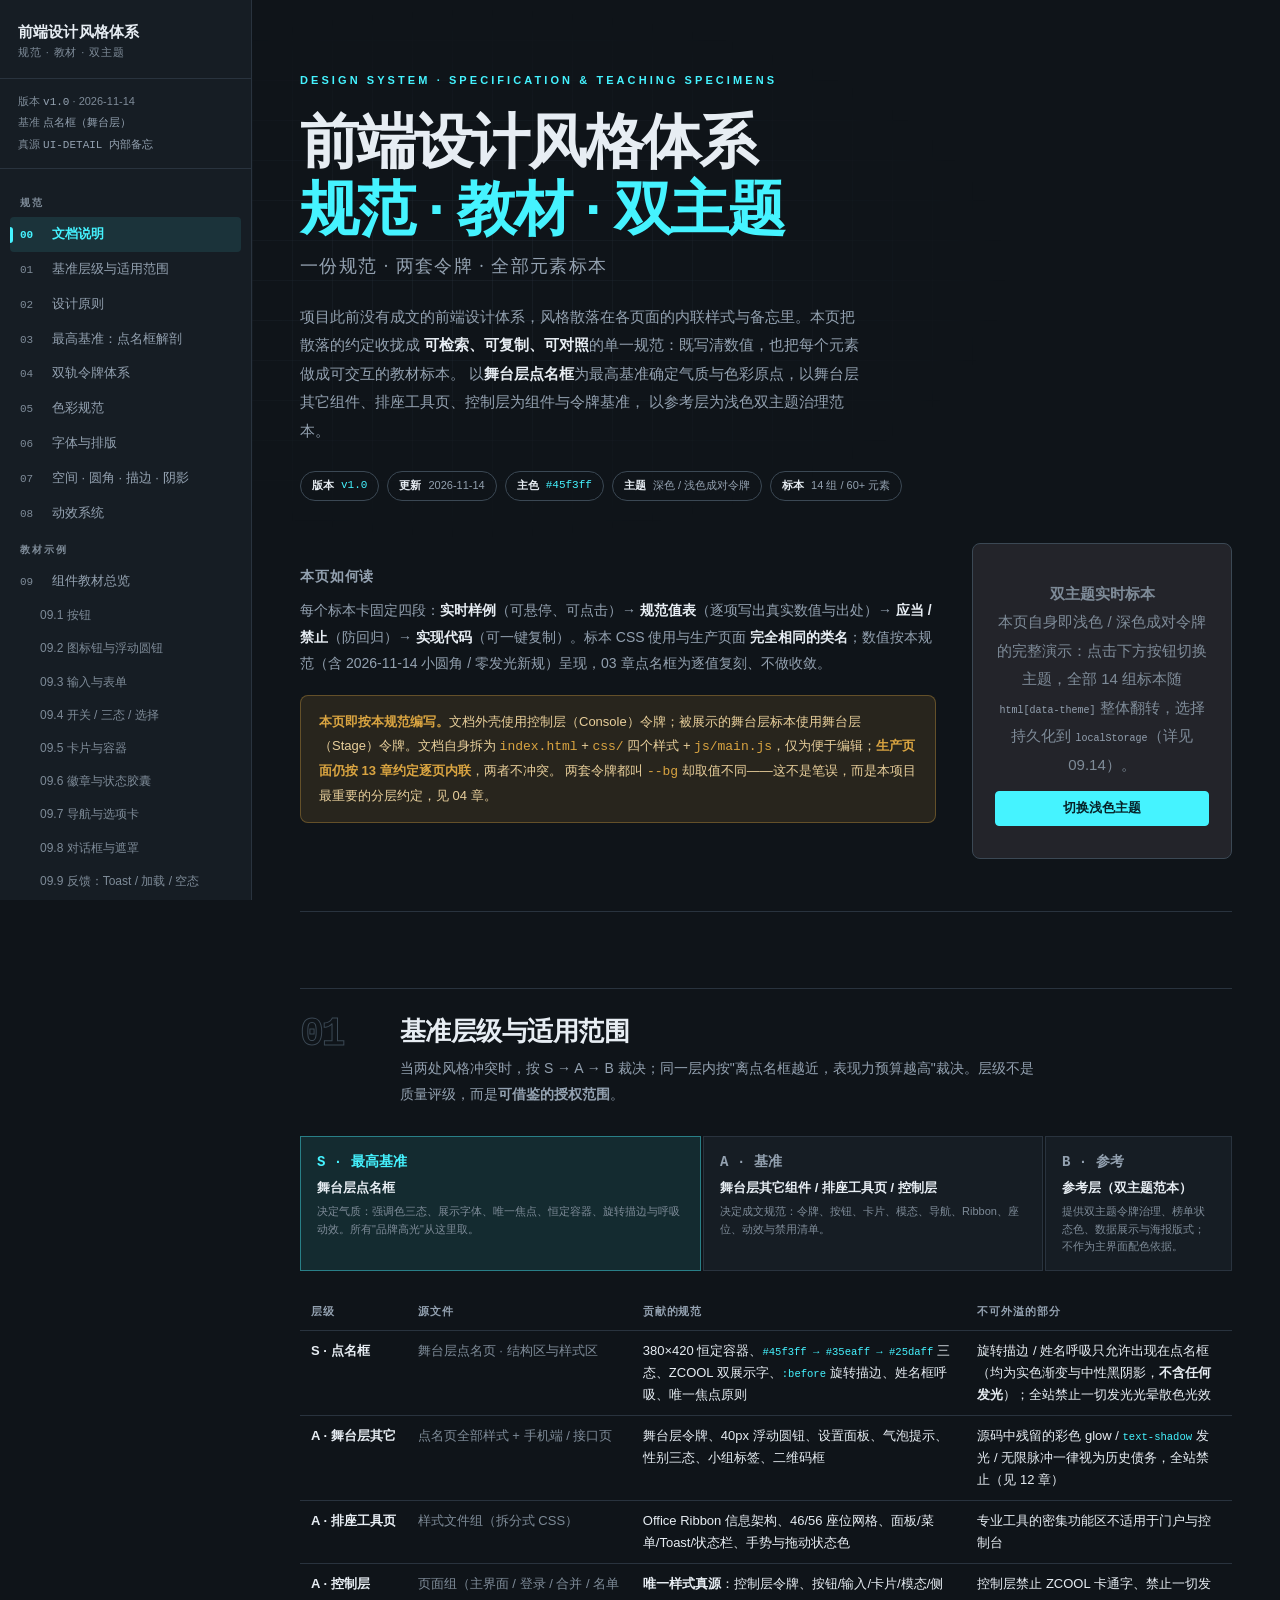
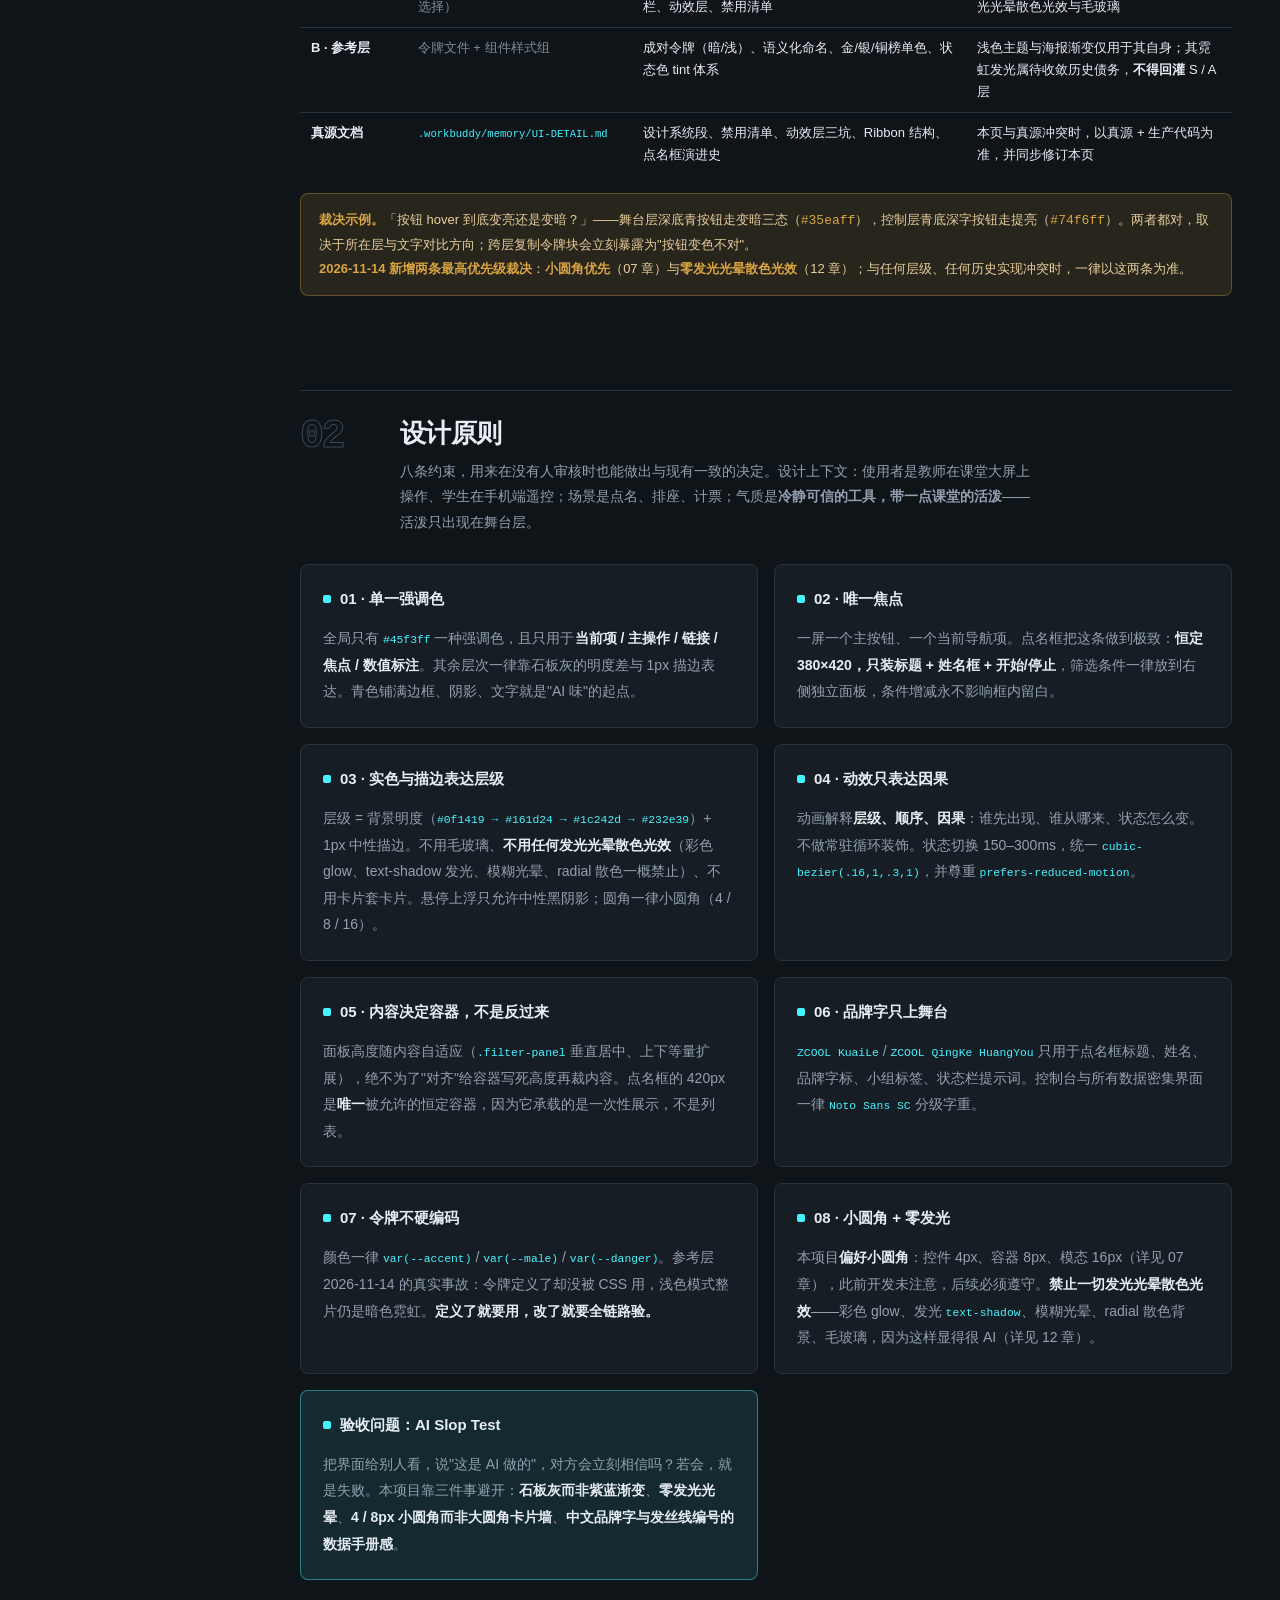
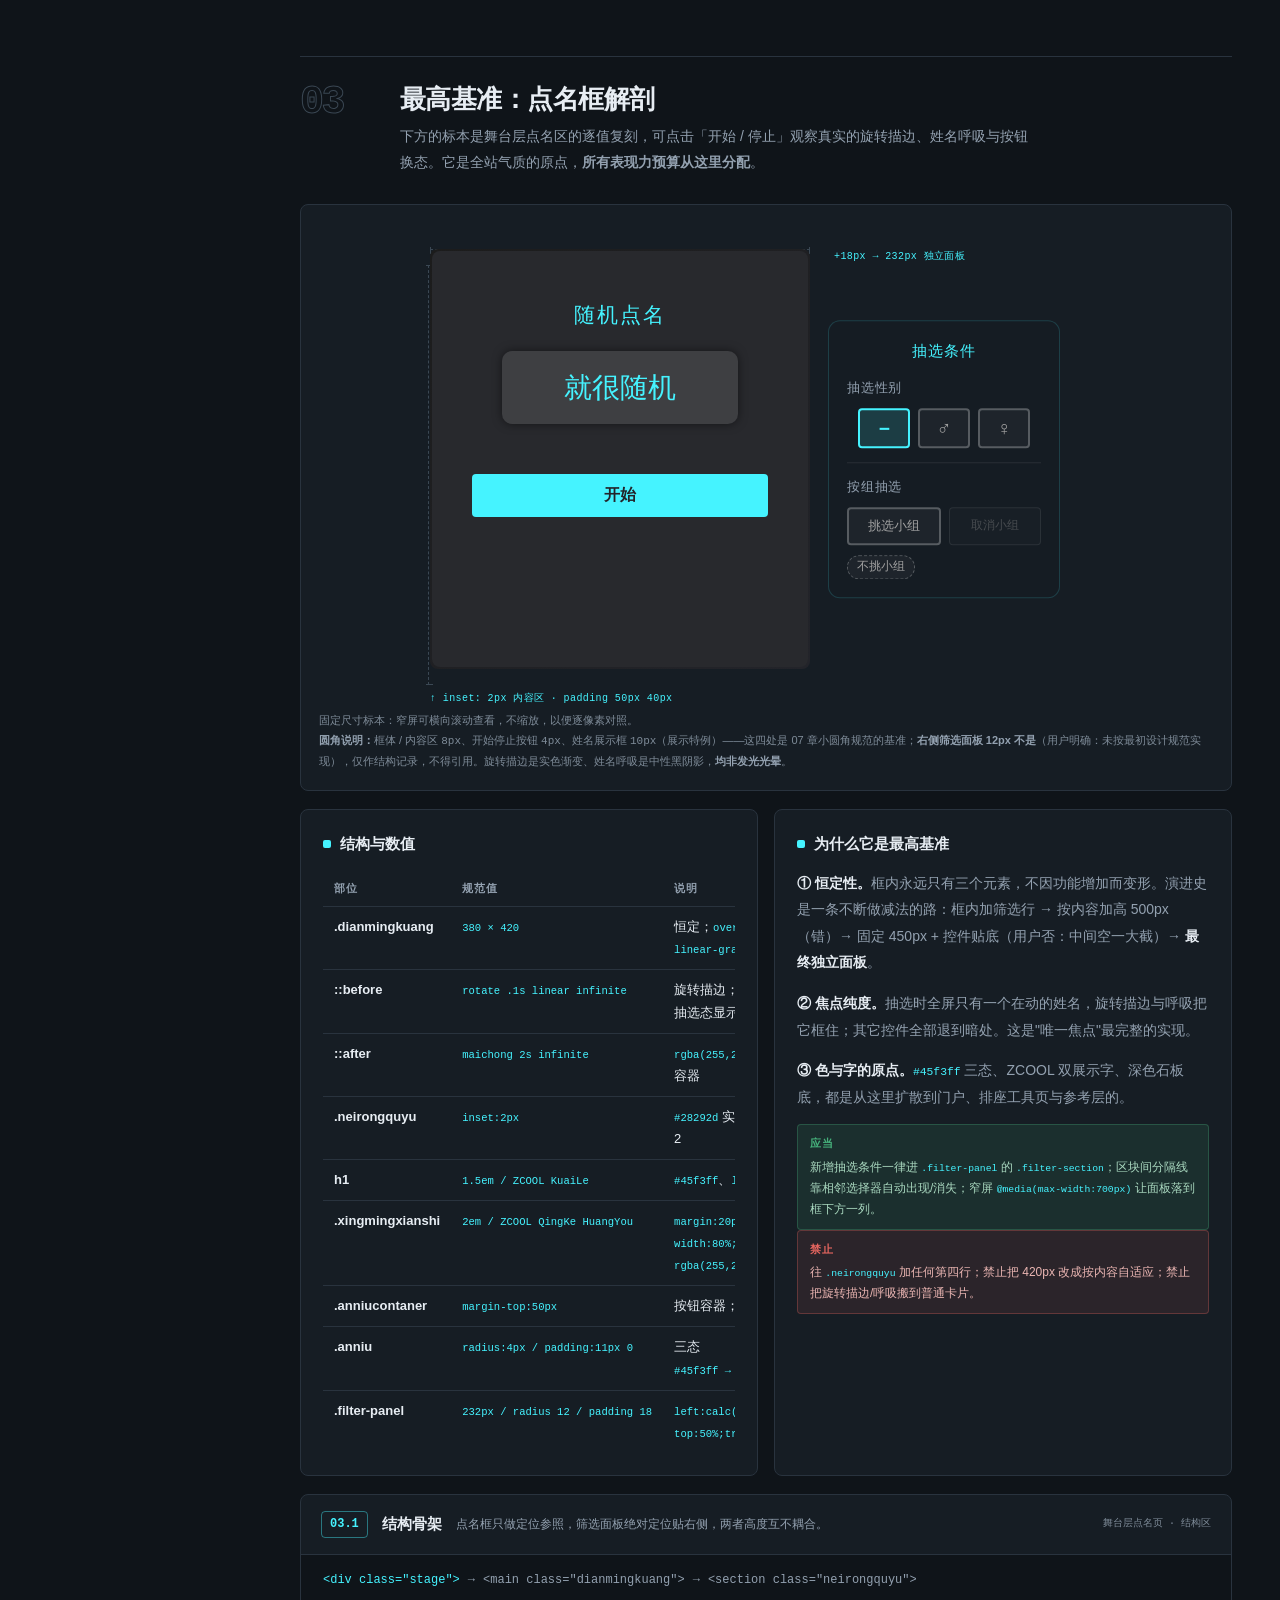
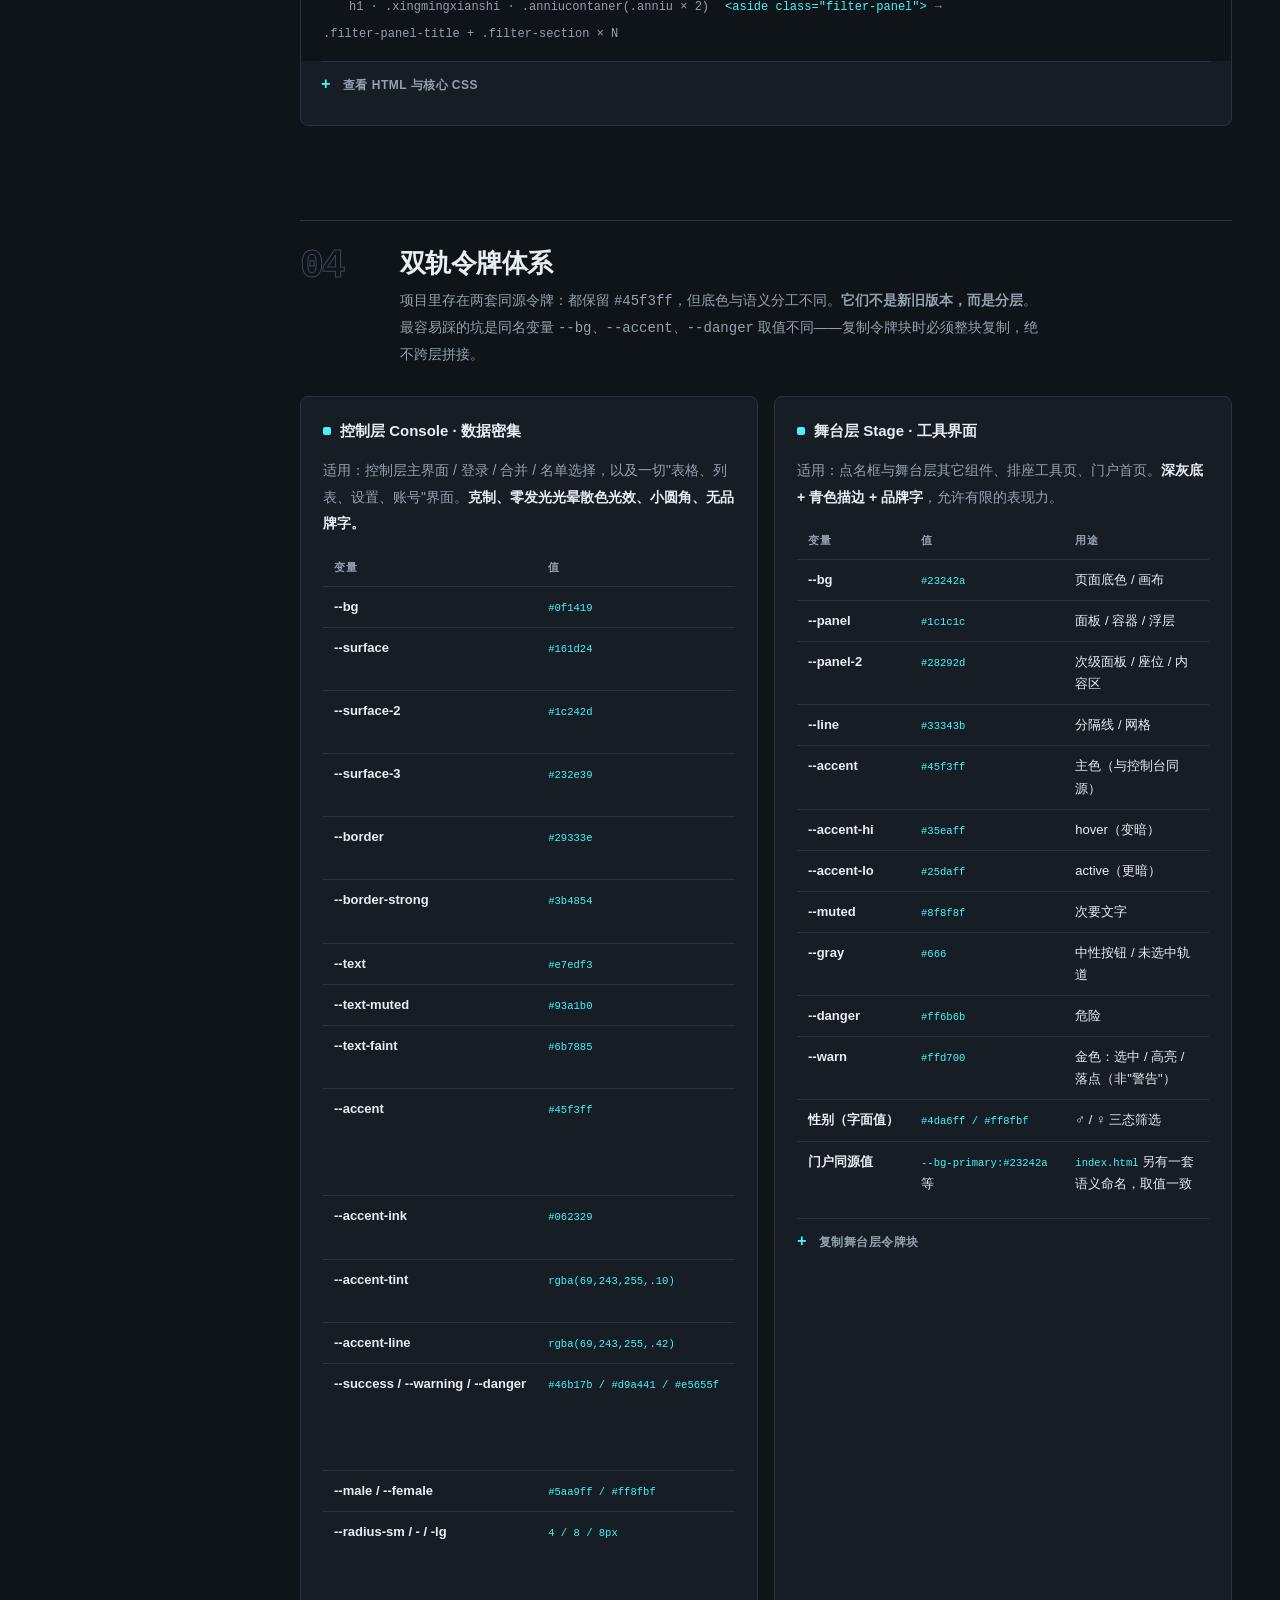
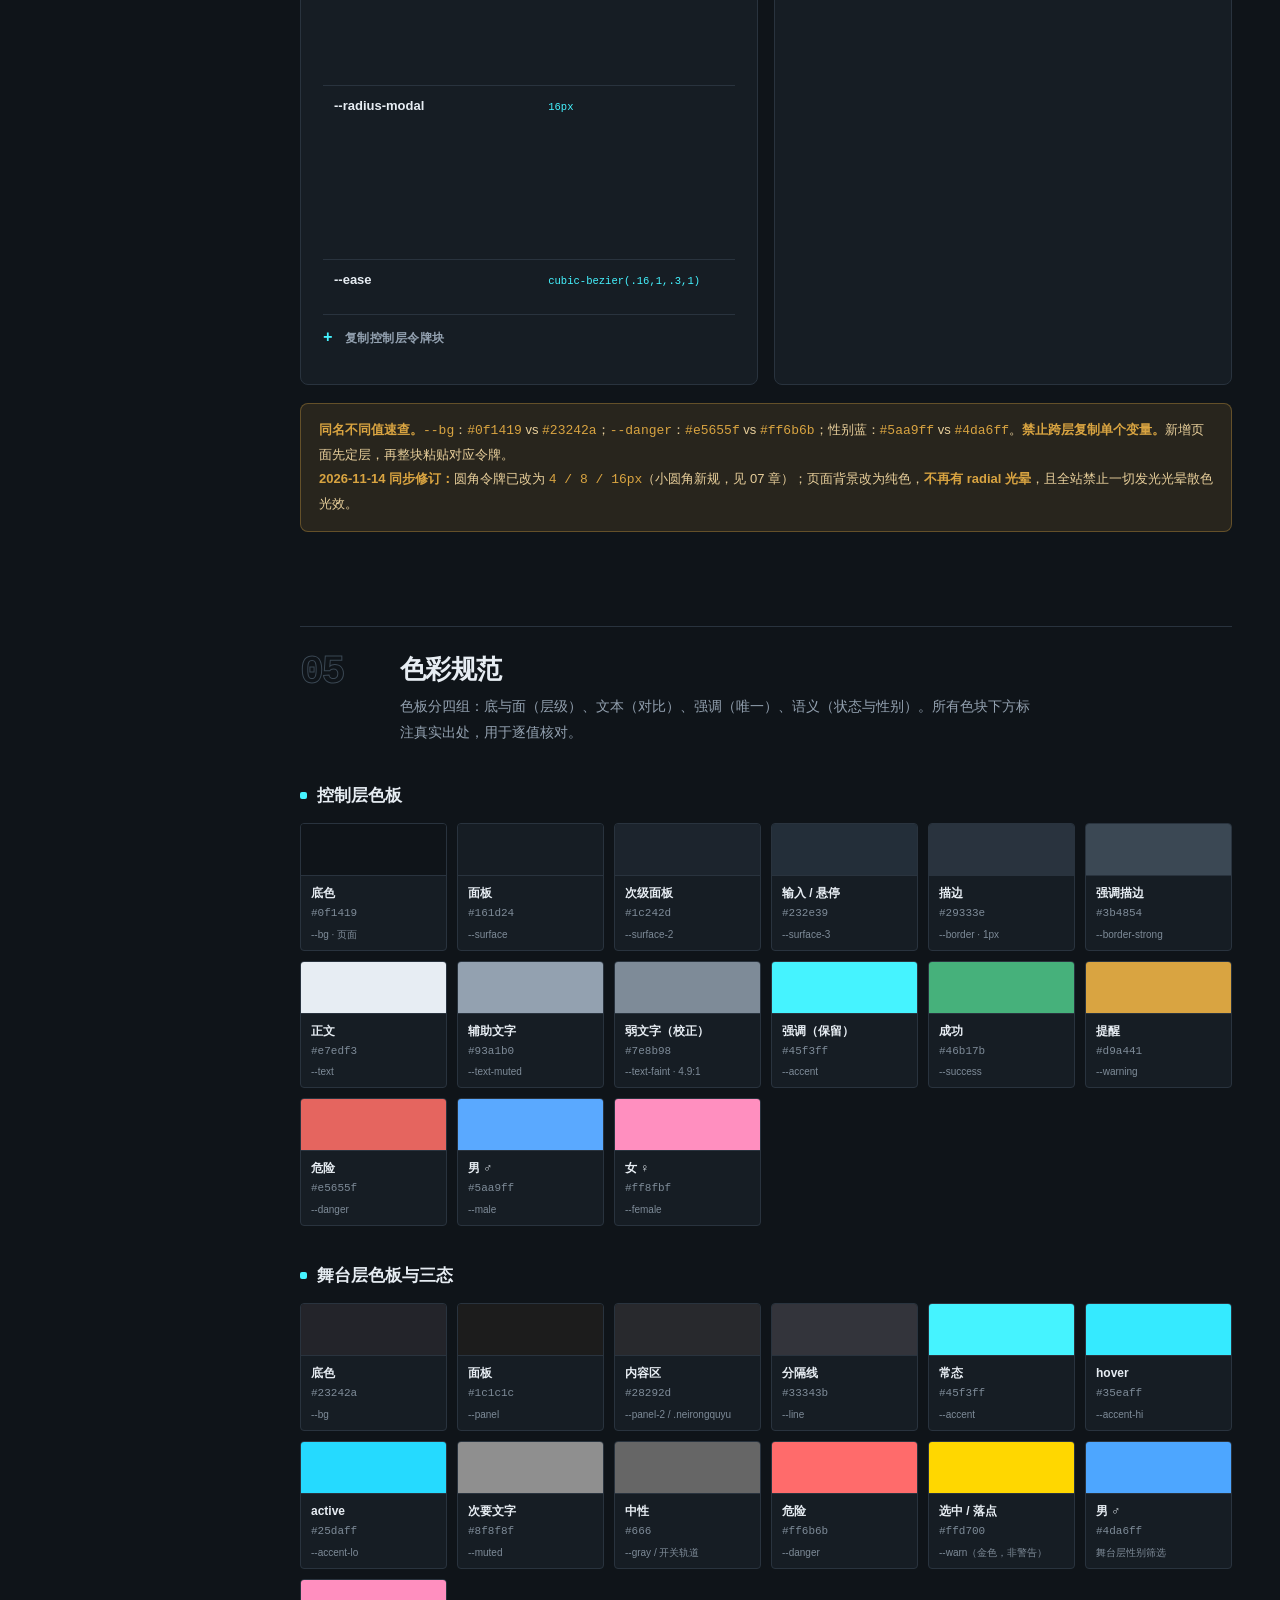
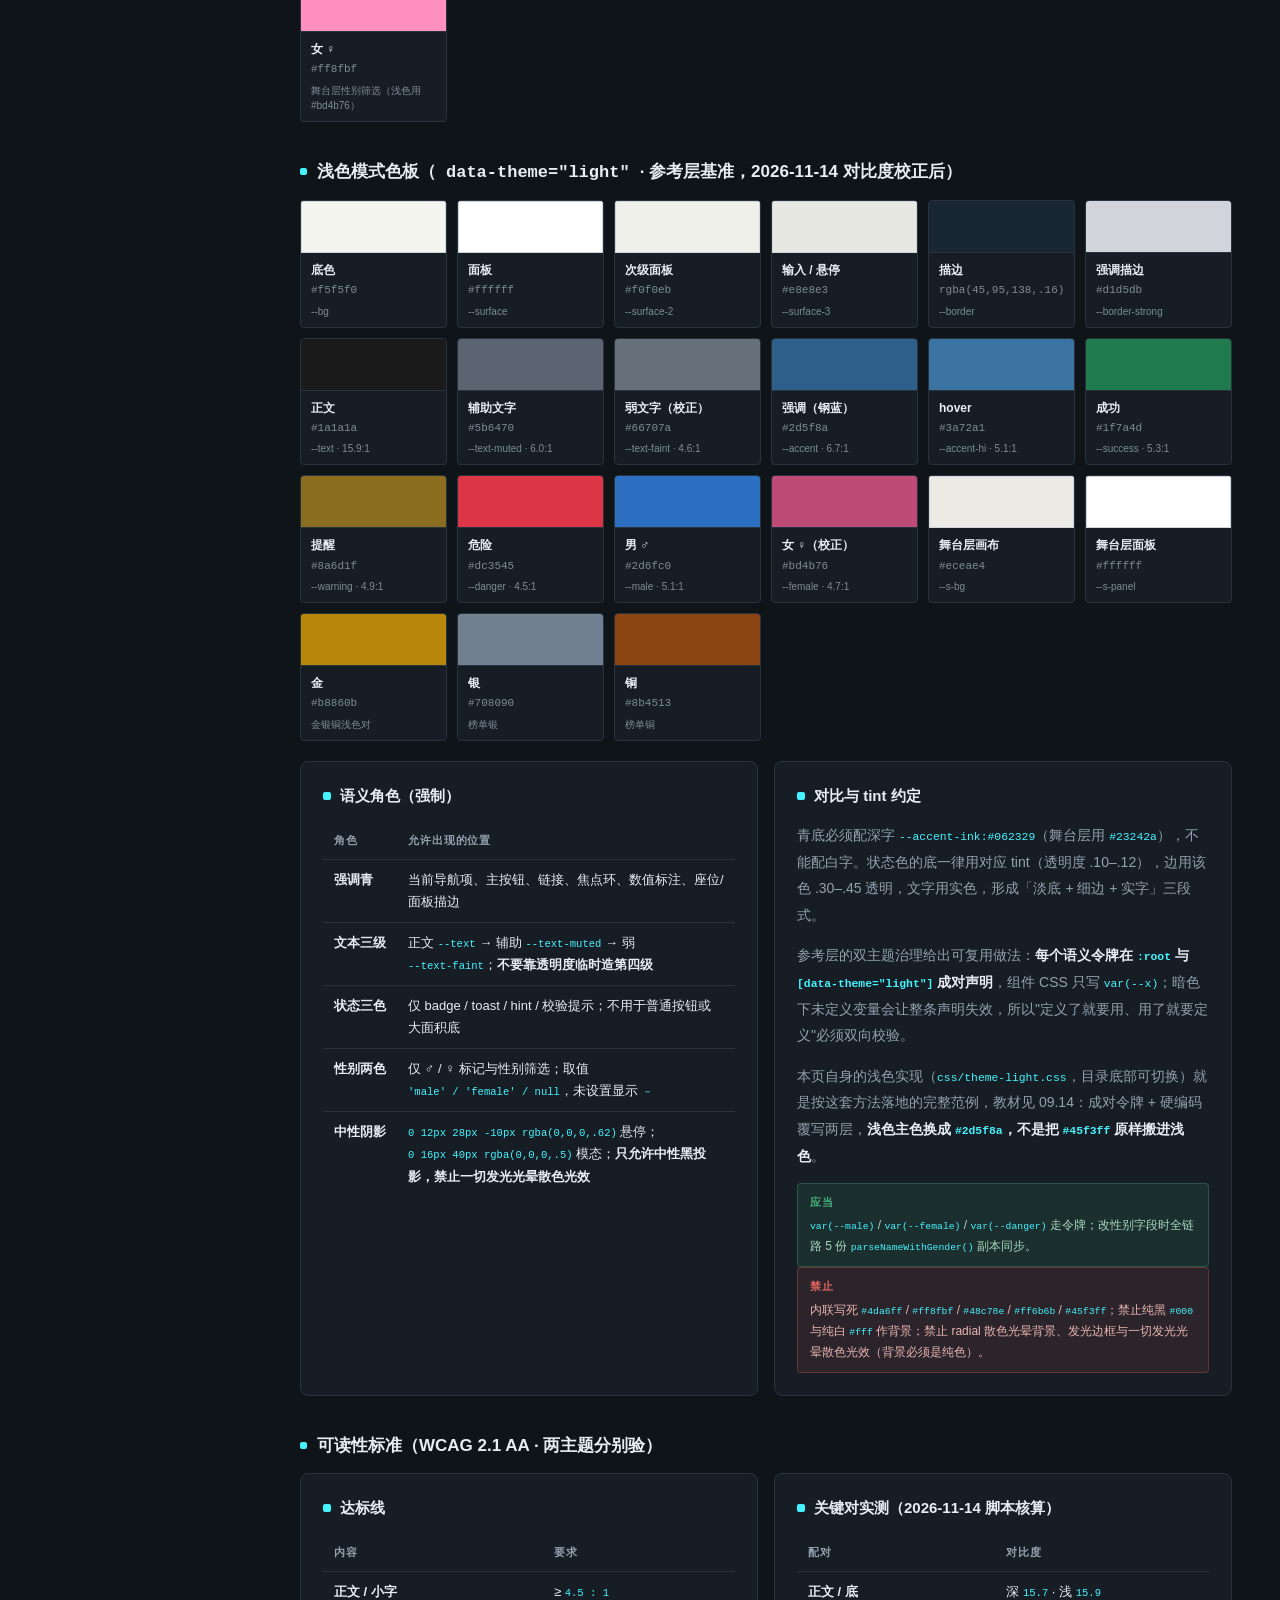
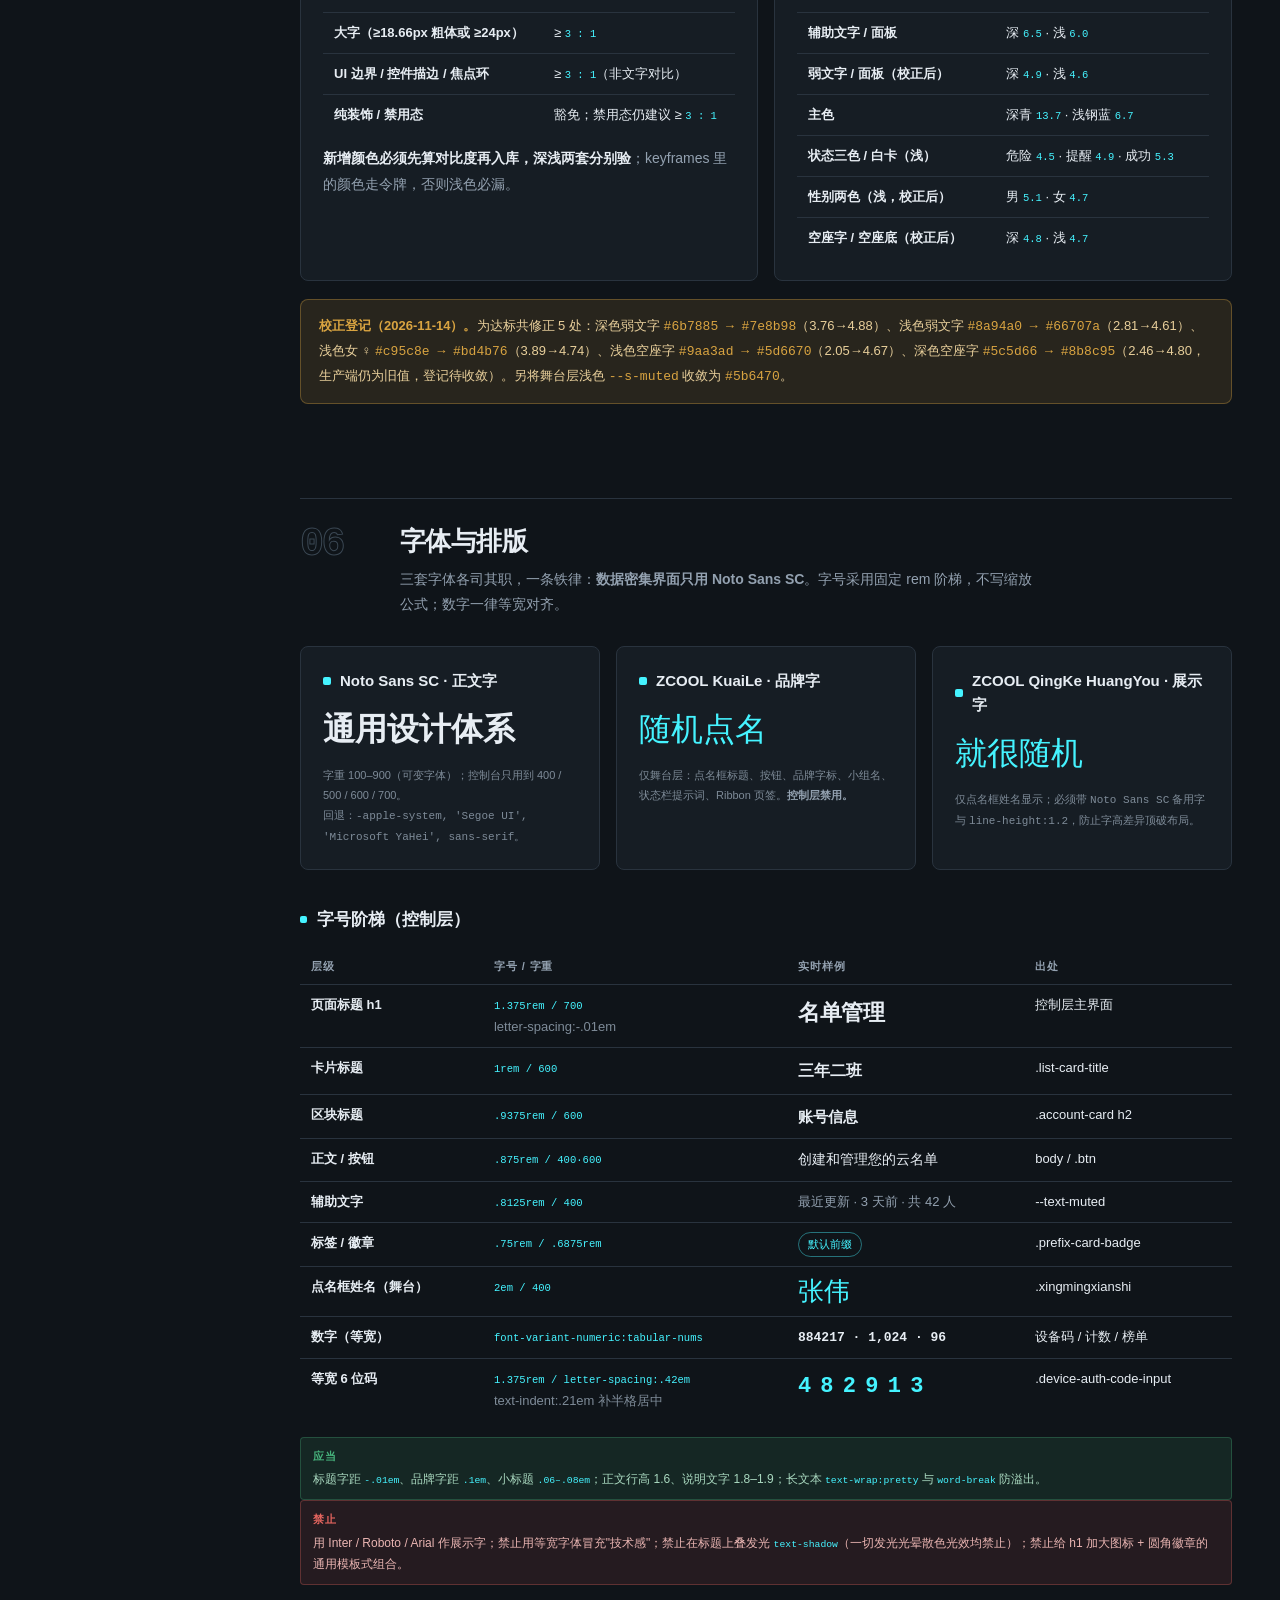
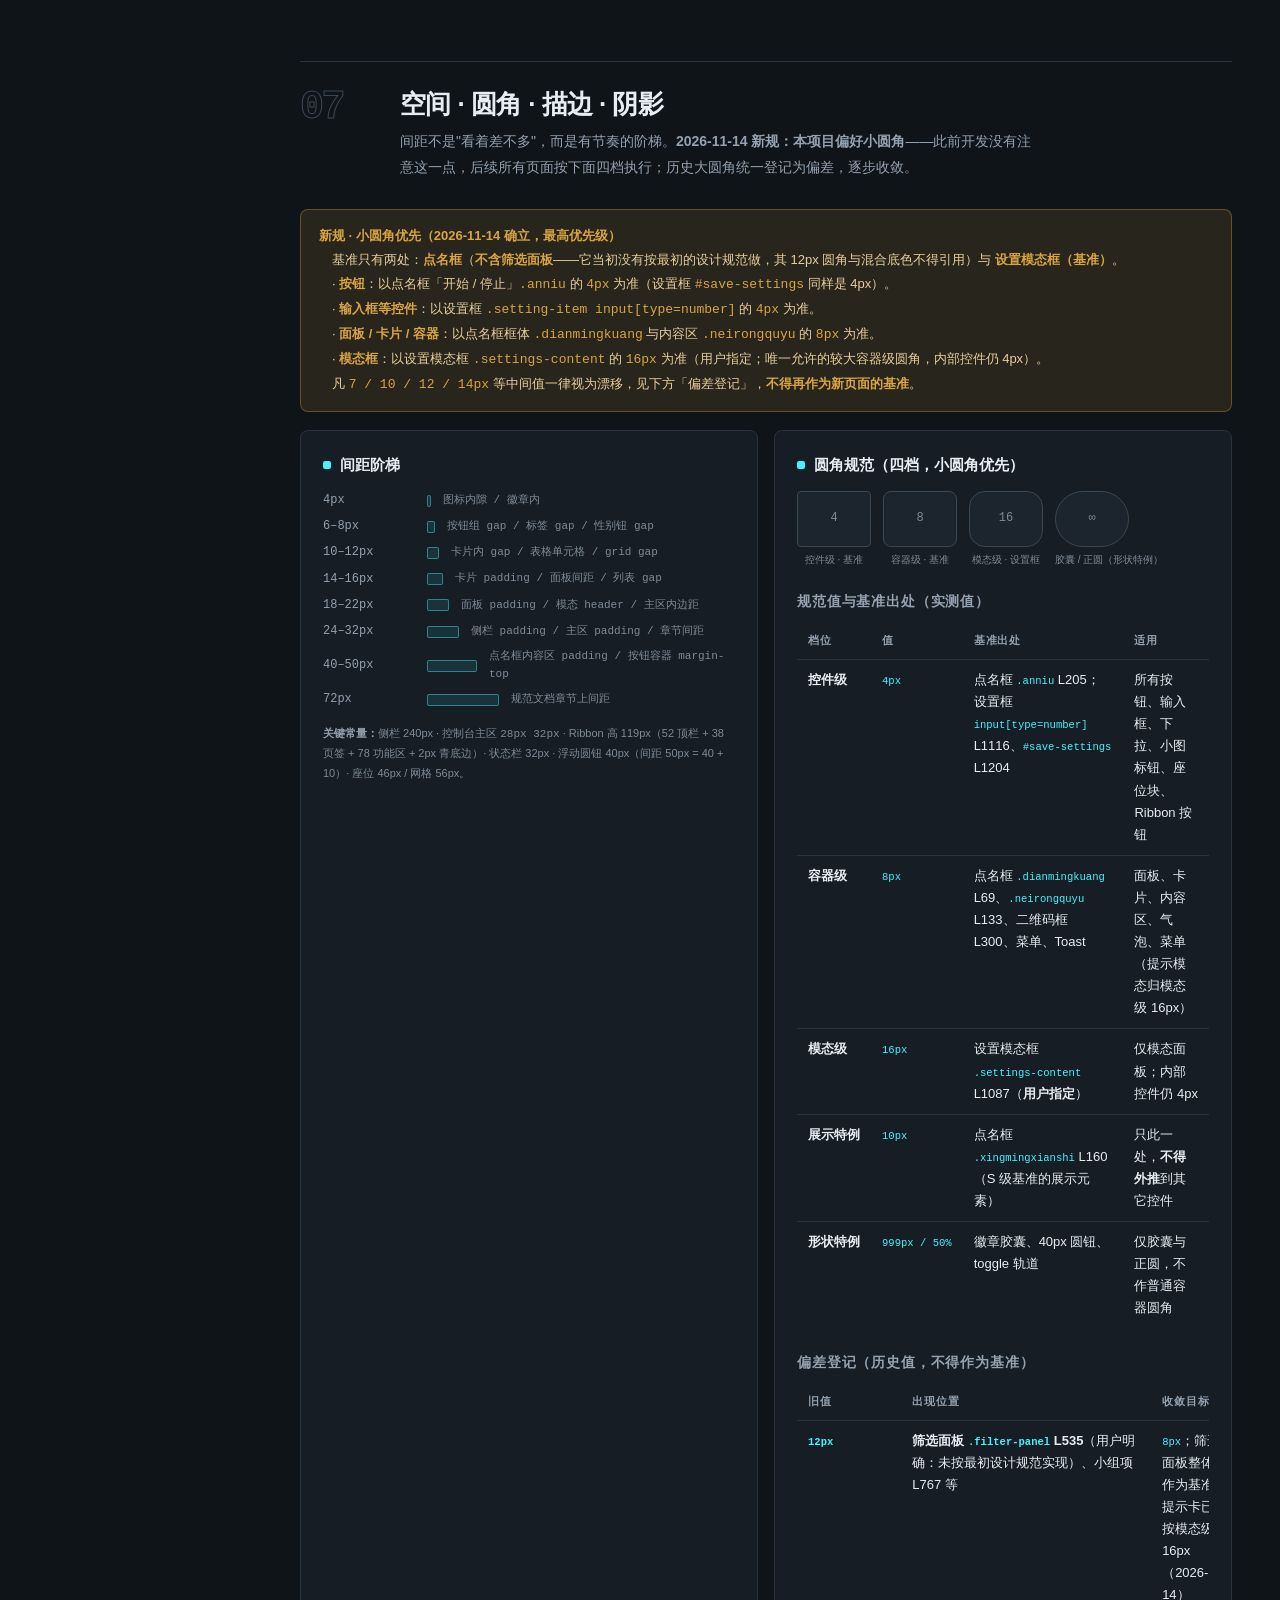
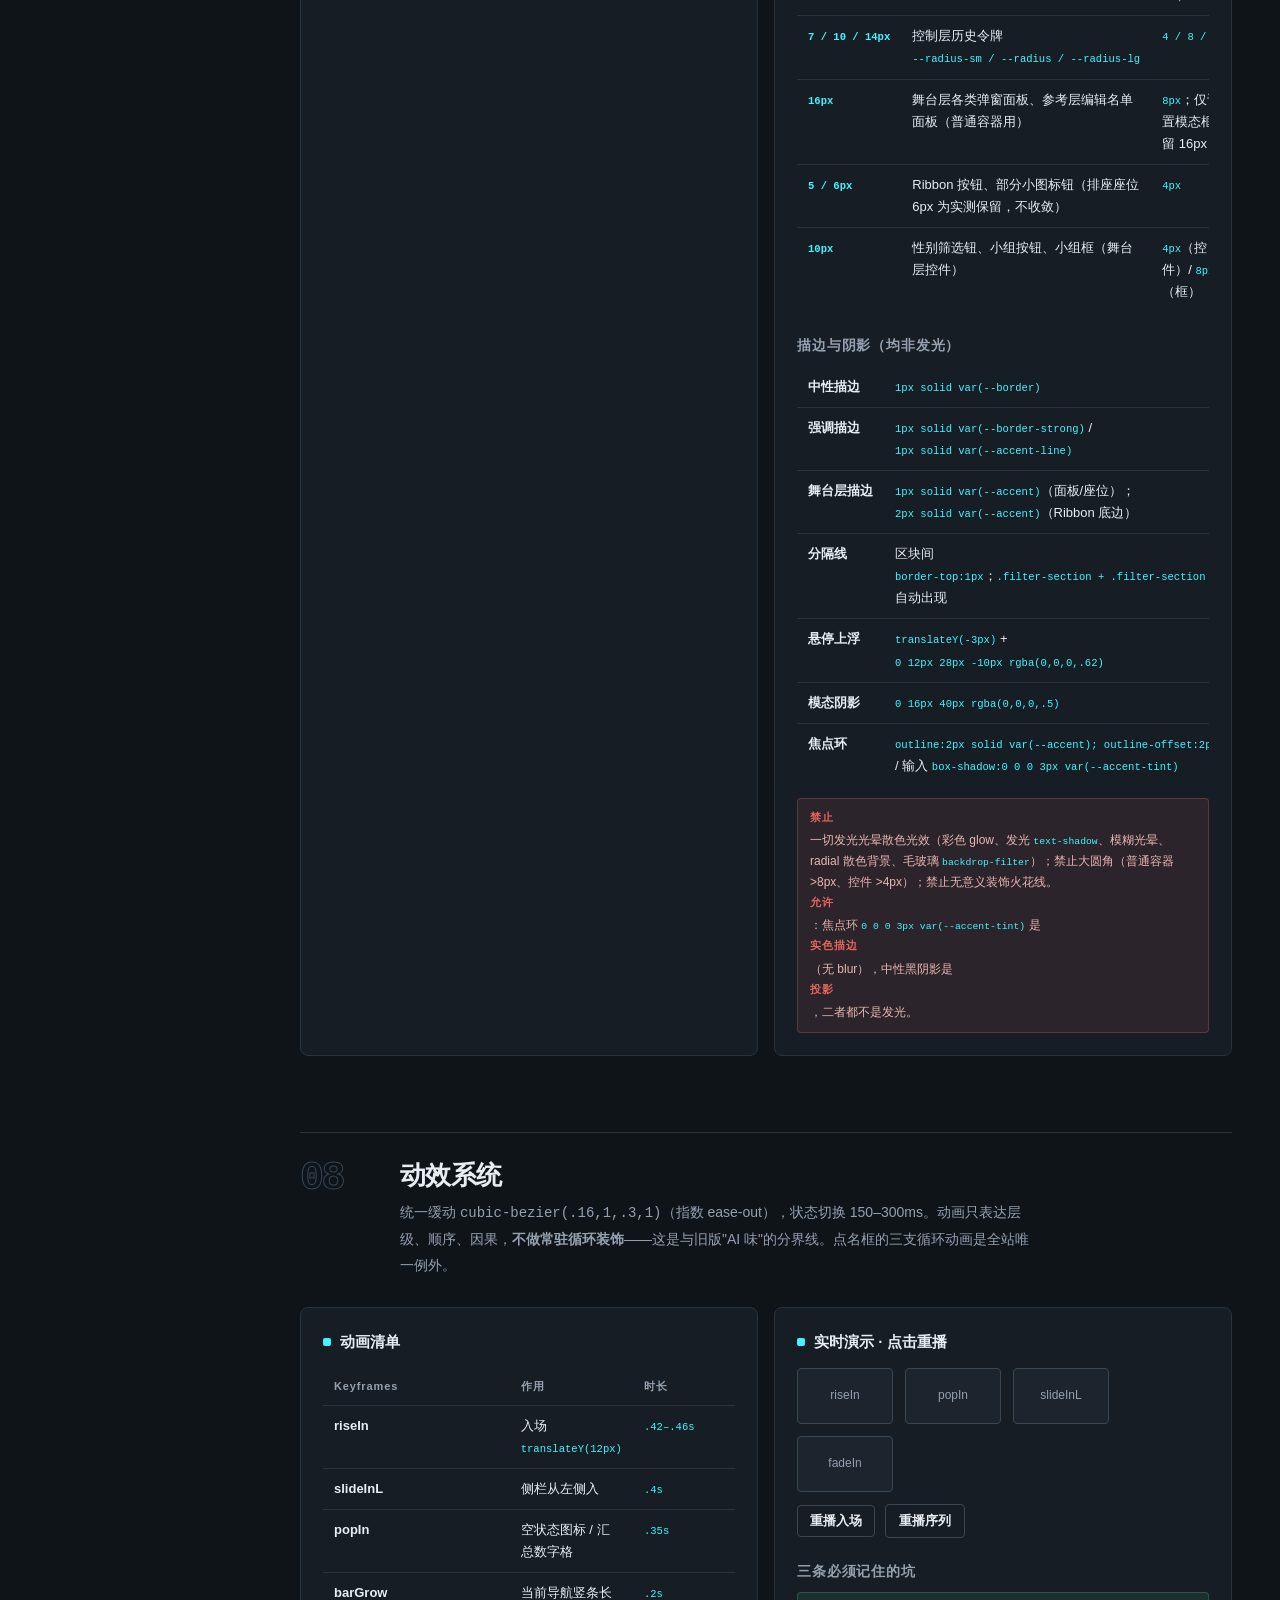
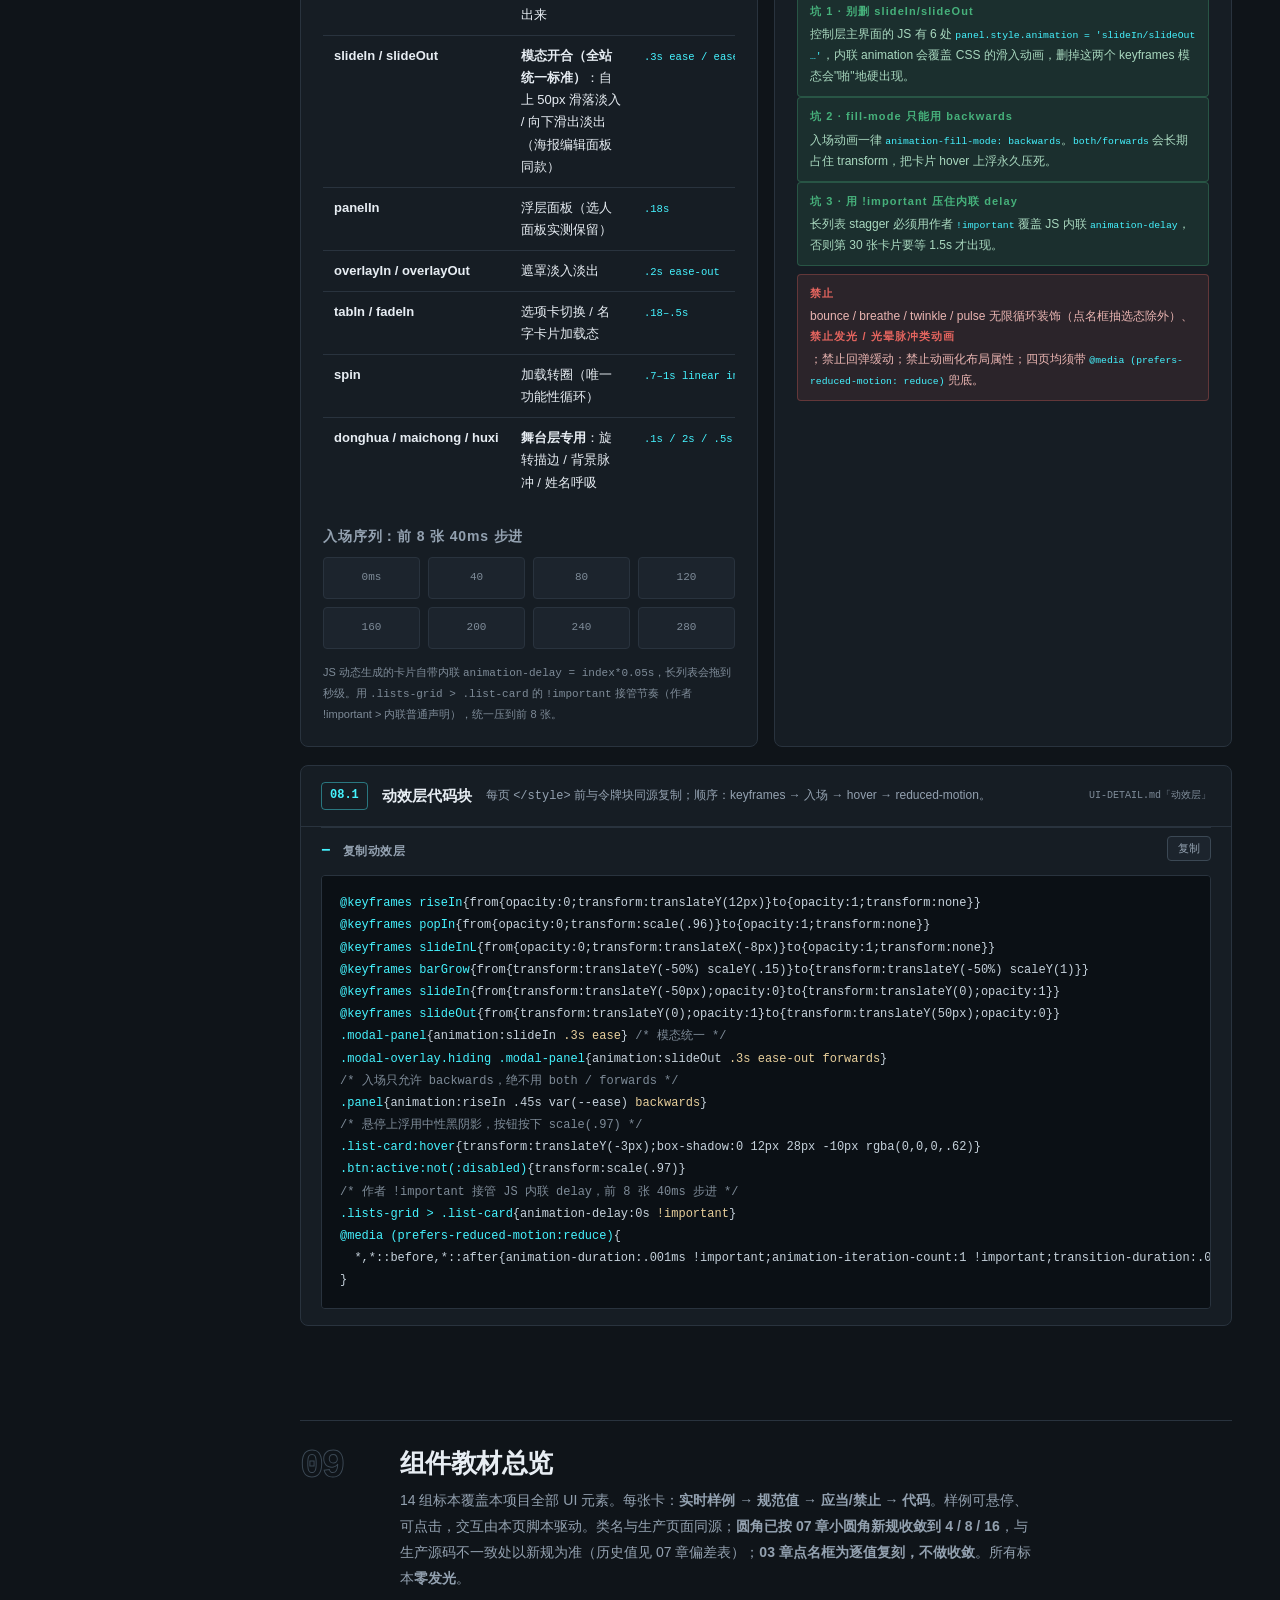
==== commit 27b2db46: "feat: 统一模态开合动画，调整动画时长以提升用户体验" ====
--- a/design/index.html
+++ b/design/index.html
@@ -604,8 +604,8 @@
           <tr><td>slideInL</td><td>侧栏从左侧入</td><td><code>.4s</code></td></tr>
           <tr><td>popIn</td><td>空状态图标 / 汇总数字格</td><td><code>.35s</code></td></tr>
           <tr><td>barGrow</td><td>当前导航竖条长出来</td><td><code>.2s</code></td></tr>
-          <tr><td>slideIn / slideOut</td><td>模态开合（JS 触发）</td><td><code>.2s</code></td></tr>
-          <tr><td>panelIn / panelOut</td><td>面板开合</td><td><code>.2s</code></td></tr>
+          <tr><td>slideIn / slideOut</td><td><b>模态开合（全站统一标准）</b>：自上 50px 滑落淡入 / 向下滑出淡出（海报编辑面板同款）</td><td><code>.3s ease / ease-out</code></td></tr>
+          <tr><td>panelIn</td><td>浮层面板（选人面板实测保留）</td><td><code>.18s</code></td></tr>
           <tr><td>overlayIn / overlayOut</td><td>遮罩淡入淡出</td><td><code>.2s ease-out</code></td></tr>
           <tr><td>tabIn / fadeIn</td><td>选项卡切换 / 名字卡片加载态</td><td><code>.18–.5s</code></td></tr>
           <tr><td>spin</td><td>加载转圈（唯一功能性循环）</td><td><code>.7–1s linear infinite</code></td></tr>
@@ -625,7 +625,7 @@
       </div>
       <div class="d-row" style="margin-top:12px"><button class="btn btn-secondary btn-sm" type="button" id="fxReplay">重播入场</button><button class="action-btn-inline" type="button" id="fxStagger">重播序列</button></div>
       <div class="d-h4">三条必须记住的坑</div>
-      <div class="d-flag do"><b>坑 1 · 别删 slideIn/slideOut</b>控制层主界面的 JS 有 6 处 <code>panel.style.animation = 'slideIn/slideOut …'</code>，内联 animation 会覆盖 CSS 的 panelIn，删掉这两个 keyframes 模态会"啪"地硬出现。</div>
+      <div class="d-flag do"><b>坑 1 · 别删 slideIn/slideOut</b>控制层主界面的 JS 有 6 处 <code>panel.style.animation = 'slideIn/slideOut …'</code>，内联 animation 会覆盖 CSS 的滑入动画，删掉这两个 keyframes 模态会"啪"地硬出现。</div>
       <div class="d-flag do"><b>坑 2 · fill-mode 只能用 backwards</b>入场动画一律 <code>animation-fill-mode: backwards</code>。<code>both/forwards</code> 会长期占住 transform，把卡片 hover 上浮永久压死。</div>
       <div class="d-flag do"><b>坑 3 · 用 !important 压住内联 delay</b>长列表 stagger 必须用作者 <code>!important</code> 覆盖 JS 内联 <code>animation-delay</code>，否则第 30 张卡片要等 1.5s 才出现。</div>
       <div class="d-flag dont" style="margin-top:8px"><b>禁止</b>bounce / breathe / twinkle / pulse 无限循环装饰（点名框抽选态除外）、<b>禁止发光 / 光晕脉冲类动画</b>；禁止回弹缓动；禁止动画化布局属性；四页均须带 <code>@media (prefers-reduced-motion: reduce)</code> 兜底。</div>
@@ -638,8 +638,10 @@
 <span class="k">@keyframes popIn</span>{from{opacity:0;transform:scale(.96)}to{opacity:1;transform:none}}
 <span class="k">@keyframes slideInL</span>{from{opacity:0;transform:translateX(-8px)}to{opacity:1;transform:none}}
 <span class="k">@keyframes barGrow</span>{from{transform:translateY(-50%) scaleY(.15)}to{transform:translateY(-50%) scaleY(1)}}
-<span class="k">@keyframes slideIn</span>{from{opacity:0;transform:translateY(14px) scale(.98)}to{opacity:1;transform:none}}
-<span class="k">@keyframes slideOut</span>{from{opacity:1}to{opacity:0;transform:translateY(10px) scale(.99)}}
+<span class="k">@keyframes slideIn</span>{from{transform:translateY(-50px);opacity:0}to{transform:translateY(0);opacity:1}}
+<span class="k">@keyframes slideOut</span>{from{transform:translateY(0);opacity:1}to{transform:translateY(50px);opacity:0}}
+<span class="k">.modal-panel</span>{animation:slideIn <span class="t">.3s ease</span>} <span class="c">/* 模态统一 */</span>
+<span class="k">.modal-overlay.hiding .modal-panel</span>{animation:slideOut <span class="t">.3s ease-out forwards</span>}
 <span class="c">/* 入场只允许 backwards，绝不用 both / forwards */</span>
 <span class="k">.panel</span>{animation:riseIn .45s var(--ease) <span class="t">backwards</span>}
 <span class="c">/* 悬停上浮用中性黑阴影，按钮按下 scale(.97) */</span>
@@ -925,7 +927,7 @@
 
   <!-- 09.8 模态 -->
   <article class="d-spec" id="c-modal">
-    <div class="d-spec-head"><span class="d-spec-id">09.8</span><h3>对话框与遮罩</h3><p>点击「打开对话框」观察遮罩淡入 + 面板 slideIn；关闭走 slideOut，不做硬消失。面板与 09.5 提示模态同族：以舞台层设置模态框为准（<code>#1c1c1c</code> / <code>2px #666</code> / 16px）。</p><span class="d-spec-src">舞台层模态家族（编辑名单面板 · 设置模态框）/ 控制层主界面</span></div>
+    <div class="d-spec-head"><span class="d-spec-id">09.8</span><h3>对话框与遮罩</h3><p>点击「打开对话框」观察：遮罩淡入 + 面板<b>自上方 50px 滑落淡入</b>（slideIn .3s ease）；关闭<b>向下滑出淡出</b>（slideOut .3s ease-out forwards），不做硬消失。<b>全站模态开合动画统一以参考层海报编辑面板的滑入滑出为准</b>。面板与 09.5 提示模态同族：<code>#1c1c1c</code> / <code>2px #666</code> / 16px。</p><span class="d-spec-src">参考层海报编辑面板（slideIn/slideOut 实测）/ 舞台层模态家族 / 控制层主界面</span></div>
     <div class="d-spec-demo">
       <div class="d-legend"><span><b>①</b> 打开 / 关闭（可重复）</span><span><b>②</b> 确认 / 取消</span><span><b>③</b> 表单对话框</span></div>
       <div class="d-row" style="margin-bottom:14px"><button class="btn btn-primary btn-sm" type="button" id="modalOpen">打开对话框</button><span class="d-chip">遮罩 <code>rgba(6,9,12,.72)</code></span></div>
@@ -944,11 +946,18 @@
       <thead><tr><th>项</th><th>规范值</th></tr></thead><tbody>
         <tr><td>遮罩</td><td><code>position:fixed;inset:0;z-index:1000</code>；<code>overlayIn/out .2s ease-out</code></td></tr>
         <tr><td>面板</td><td>与舞台层模态家族基准一致（设置模态框 / 编辑名单面板 / 通用提示面板，三处同族）：<code>#1c1c1c</code> 底 / <code>2px #666</code> 边 / <code>radius 16</code> / 阴影 <code>0 0 30px rgba(0,0,0,.5)</code>（中性黑）</td></tr>
-        <tr><td>入场</td><td><code>panelIn .2s var(--ease)</code>；JS 触发的 <code>slideIn/slideOut</code> 必须保留</td></tr>
+        <tr><td>入场 / 出场</td><td><b>统一动画（2026-11-14 用户裁定）</b>：<code>slideIn .3s ease</code>（<code>translateY(-50px)→0</code> 淡入）+ <code>slideOut .3s ease-out forwards</code>（<code>0→translateY(50px)</code> 淡出），以参考层海报编辑面板实测为准；<b>替换原 panelIn .2s</b>；JS 触发的 <code>slideIn/slideOut</code> 必须保留</td></tr>
         <tr><td>结构</td><td>header → body（可滚动）→ footer，<b>无分隔线</b>，纯间距分区（2026-11-14 用户去除蓝色分隔线）；标题青色 ZCOOL、正文 <code>#ddd</code></td></tr>
         <tr><td>按钮</td><td>footer 右对齐，次按钮在左、主按钮在右，<code>gap 10px</code>；<code>padding:10px 20px / radius 8 / 无边框</code>（2026-11-14 用户修订：模态内按钮用正常圆角 8px，不用 4px 小圆角），<b>不随容器拉伸</b>：确认 = 青底深字 hover <code>#35eaff</code>，取消 = <code>#666</code> 底白字 hover <code>#555</code></td></tr>
         <tr><td>原生对话框</td><td>全部替换为 <code>showCustomAlert / Confirm / Prompt</code>，返回 Promise</td></tr>
-      </tbody></table></div></div><div>
+      </tbody></table></div>
+      <details class="d-code" style="margin-top:12px"><summary>复制模态开合动画（全站统一 · 海报编辑面板同款）</summary><button class="d-copy" type="button">复制</button><pre><span class="c">/* 入场 = 自上 50px 滑落淡入；出场 = 向下滑出淡出（forwards 停在画面外） */</span>
+<span class="k">@keyframes slideIn</span>{from{transform:translateY(-50px);opacity:0}to{transform:translateY(0);opacity:1}}
+<span class="k">@keyframes slideOut</span>{from{transform:translateY(0);opacity:1}to{transform:translateY(50px);opacity:0}}
+<span class="k">.modal-panel</span>{animation:slideIn <span class="t">.3s ease</span>}
+<span class="k">.modal-overlay.hiding .modal-panel</span>{animation:slideOut <span class="t">.3s ease-out forwards</span>}
+<span class="c">/* JS 配套：open 前先 remove('hiding')；close 先 remove('show') 再 add('hiding')，</span>
+<span class="c">   约 320ms 后移除 hiding，避免下次打开带出淡出态 */</span></pre></details></div><div>
       <div class="d-flag do"><b>应当</b>打开前先 <code>classList.remove('hiding')</code>，避免上次关闭动画未结束带出淡出态；长内容 <code>max-height:85vh</code> + body 滚动。</div>
       <div class="d-flag dont"><b>禁止</b>用原生 <code>confirm()</code>；禁止删除 <code>slideIn/slideOut</code> keyframes；禁止遮罩用 <code>rgba(0,0,0,.85)</code>  hardcoded（参考层已统一到 <code>var(--modal-bg)</code>）。</div>
     </div></div>
@@ -1343,7 +1352,7 @@
       <tr><td>源码残留发光</td><td>舞台层的性别钮 / 小组项 / 气泡、参考层的选中态仍有彩色 glow 与发光 <code>text-shadow</code>，属历史债务</td><td>直接删除发光声明，只保留实色底与描边；改一处要全链路搜</td></tr>
       <tr><td>ZCOOL KuaiLe 进控制台</td><td>数据密集界面可读性下降</td><td>Noto Sans SC 400/500/600/700</td></tr>
       <tr><td>渐变按钮 + hover 上浮</td><td>通用模板感，且上浮会与入场动画 fill-mode 打架</td><td>实色/描边 + 仅变色 + <code>:active scale(.97)</code></td></tr>
-      <tr><td>bounce / breathe / twinkle / pulse</td><td>无限循环装饰 ≠ 表达因果</td><td>riseIn / popIn / tabIn / panelIn 等一次性状态动效</td></tr>
+      <tr><td>bounce / breathe / twinkle / pulse</td><td>无限循环装饰 ≠ 表达因果</td><td>riseIn / popIn / tabIn / slideIn 等一次性状态动效</td></tr>
       <tr><td><code>text-shadow</code> 发光标题</td><td>与"唯一焦点"冲突，且显得很 AI（新规硬性禁止）</td><td>字号 + 字重 + 字距分级</td></tr>
       <tr><td>大圆角卡片墙 + 左竖条强调</td><td>最常见的 AI 设计模板</td><td>4 / 8px 小圆角 + 发丝线 + 编号 + 数据手册式排版</td></tr>
       <tr><td>多处硬编码颜色</td><td>参考层浅色模式整片失效的真实事故</td><td>一律 <code>var(--token)</code>，双向校验「定义/引用」</td></tr>
--- a/design/css/specimens.css
+++ b/design/css/specimens.css
@@ -78,10 +78,11 @@
 .modal-overlay.hiding{display:flex;animation:overlayOut .2s ease-out forwards}
 @keyframes overlayIn{from{background-color:var(--overlay-from)}to{background-color:var(--overlay)}}
 @keyframes overlayOut{from{background-color:var(--overlay)}to{background-color:var(--overlay-from)}}
-.edit-names-panel{background:#1c1c1c;border:2px solid #666;border-radius:var(--r-modal);width:100%;max-width:430px;box-shadow:0 0 30px rgba(0,0,0,.5);animation:panelIn .2s var(--ease);overflow:hidden}
-@keyframes panelIn{from{opacity:0;transform:translateY(8px) scale(.98)}to{opacity:1;transform:none}}
-@keyframes panelOut{from{opacity:1;transform:none}to{opacity:0;transform:translateY(6px)}}
-.modal-overlay.hiding .edit-names-panel{animation:panelOut .2s var(--ease) forwards}
+.edit-names-panel{background:#1c1c1c;border:2px solid #666;border-radius:var(--r-modal);width:100%;max-width:430px;box-shadow:0 0 30px rgba(0,0,0,.5);animation:slideIn .3s ease;overflow:hidden} /* 开合动画全站统一：参考层海报编辑面板同款 */
+/* slideIn/slideOut（实测自参考层海报编辑面板）：入 = 自上 50px 滑落淡入，出 = 向下滑出淡出 */
+@keyframes slideIn{from{transform:translateY(-50px);opacity:0}to{transform:translateY(0);opacity:1}}
+@keyframes slideOut{from{transform:translateY(0);opacity:1}to{transform:translateY(50px);opacity:0}}
+.modal-overlay.hiding .edit-names-panel{animation:slideOut .3s ease-out forwards}
 .edit-names-header{display:flex;justify-content:space-between;align-items:center;padding:16px 20px}
 .edit-names-title{font-family:var(--font-brand);color:var(--s-accent);font-size:1.25rem}
 .edit-names-close{width:30px;height:30px;display:flex;align-items:center;justify-content:center;border:none;border-radius:var(--r-sm);background:transparent;color:#8f8f8f;cursor:pointer;font-size:1.25rem}
